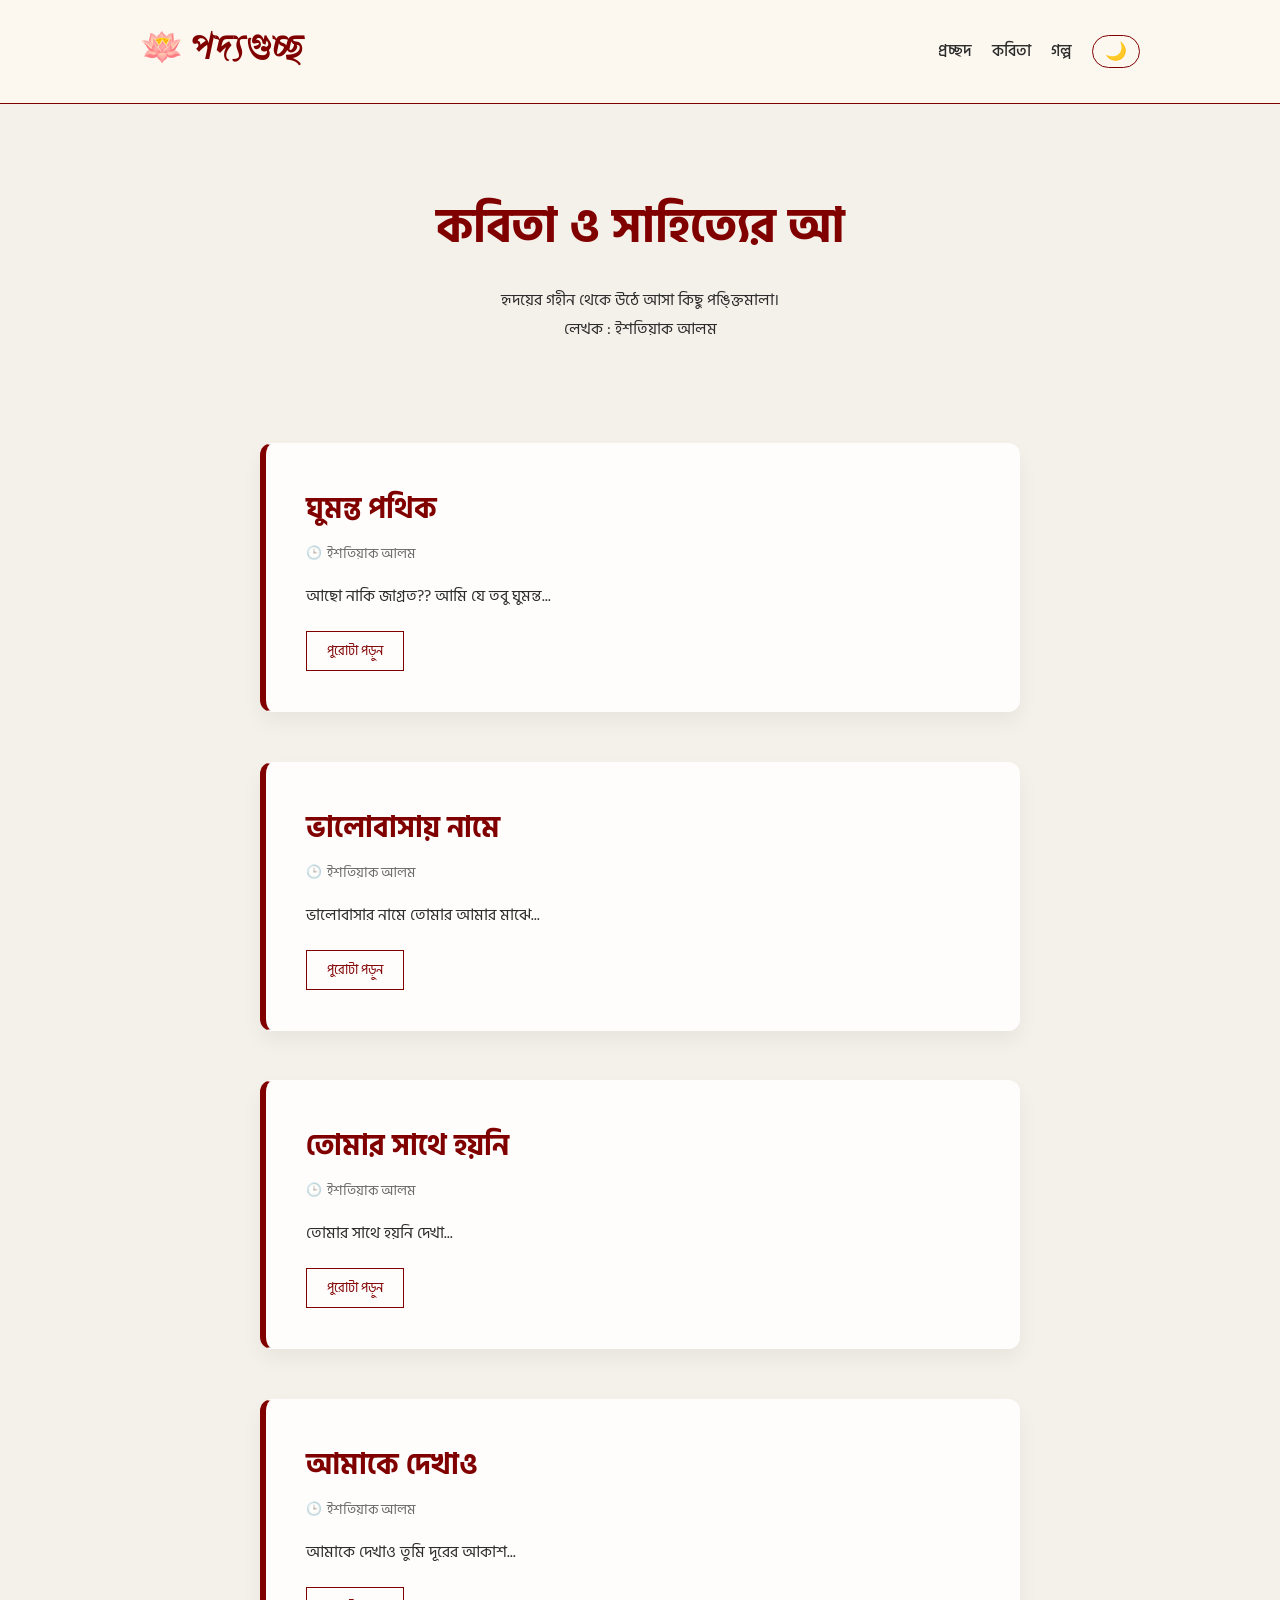
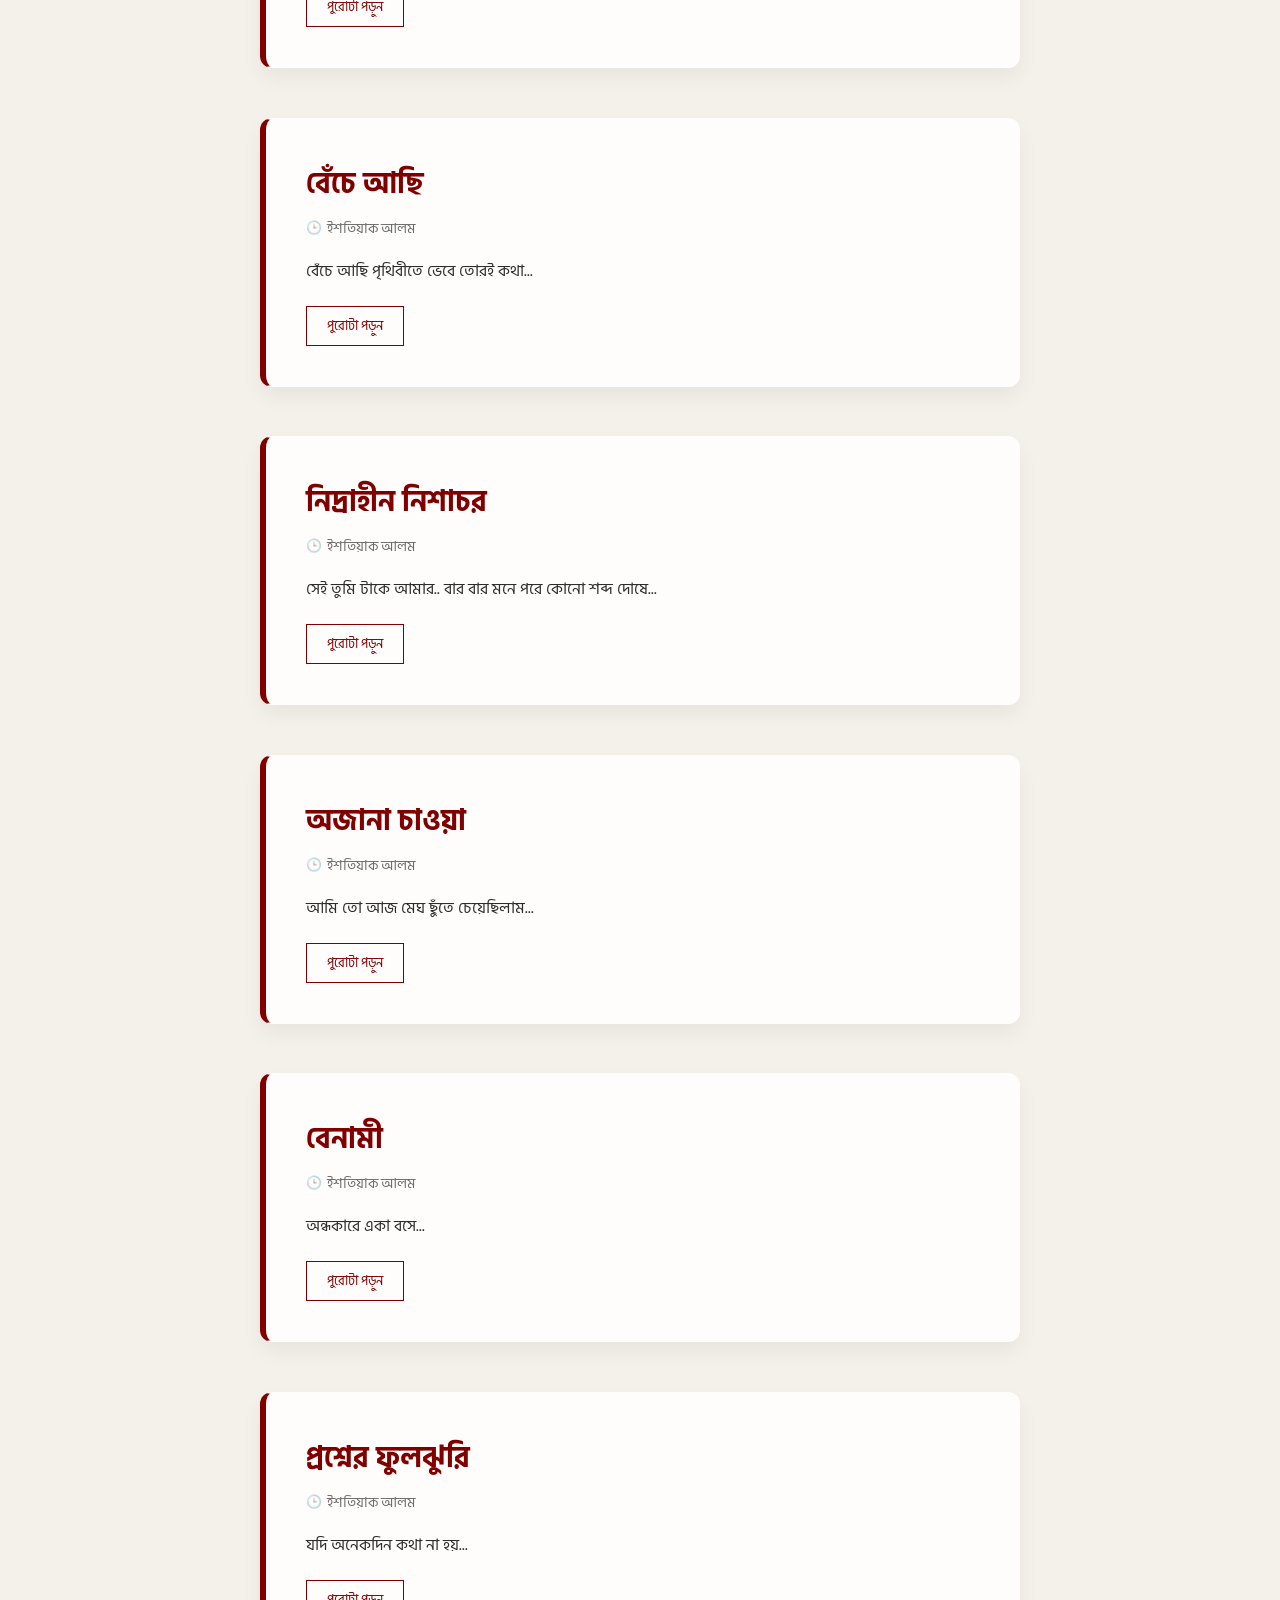
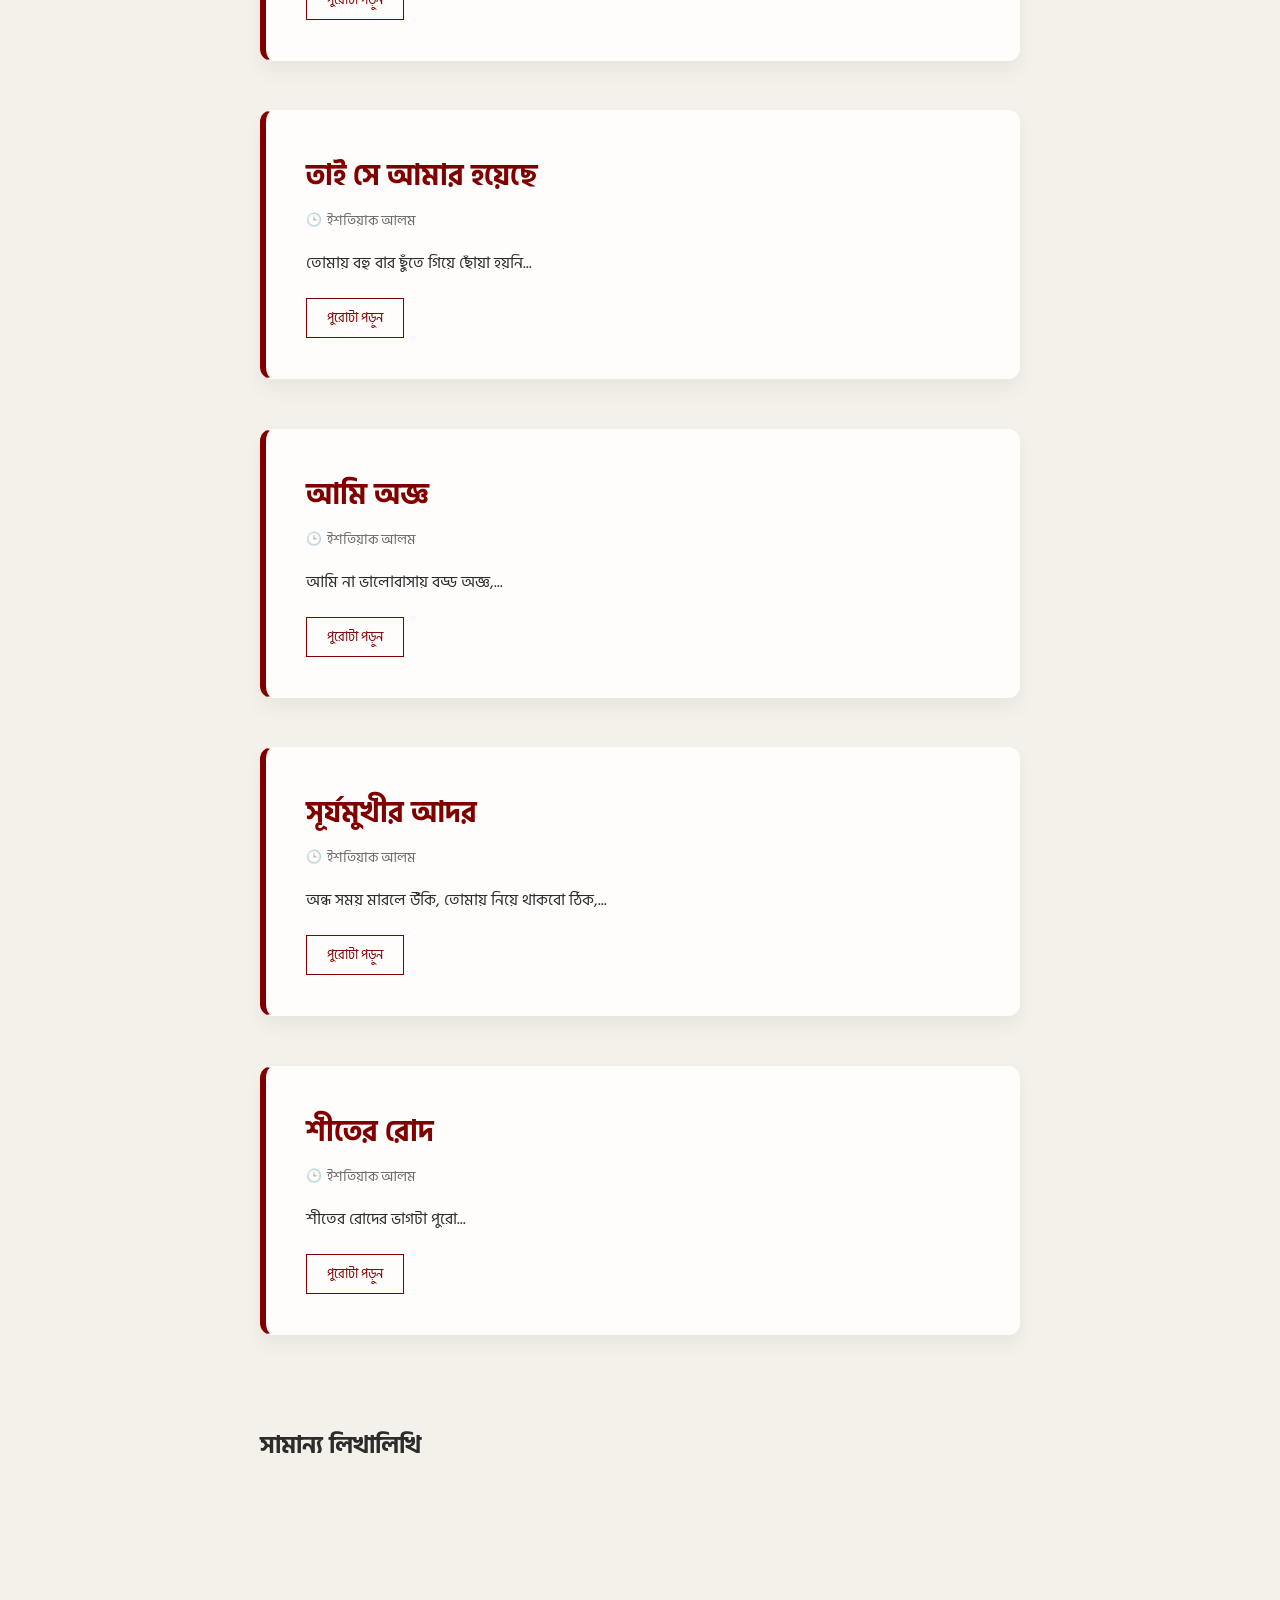
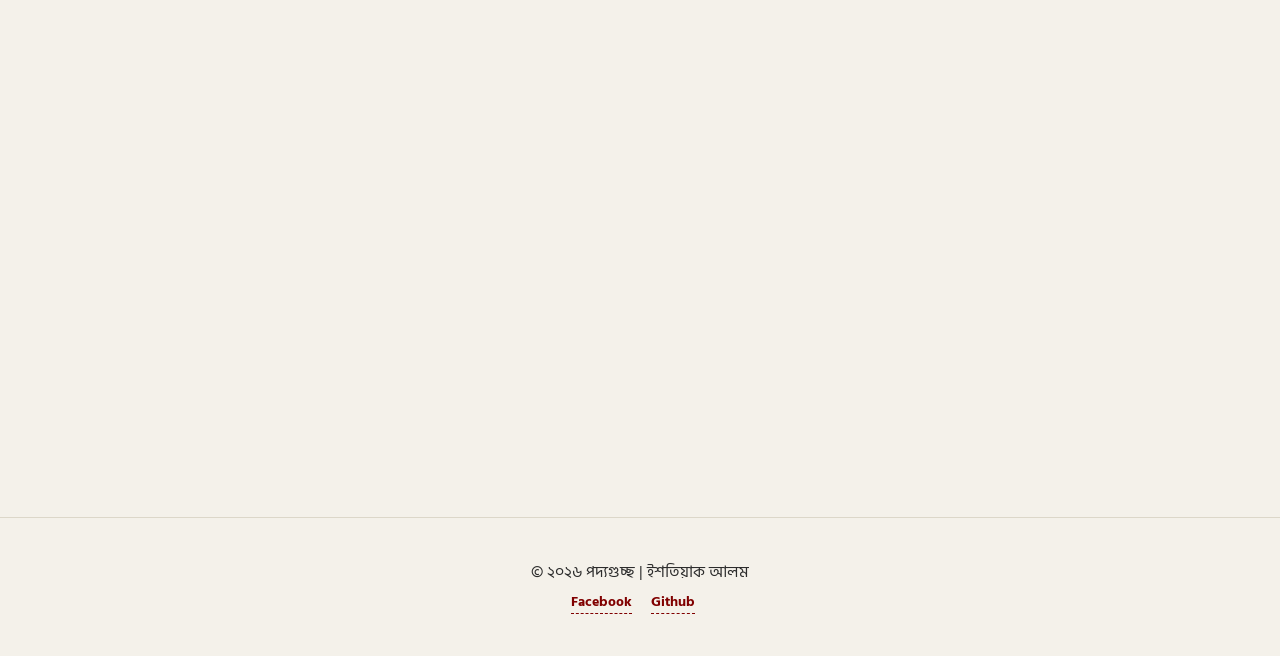
==== Ink-Verse/index.html @ f8e6ff93 "update" ====
<!DOCTYPE html>
<html lang="bn">
<head>
    <meta charset="UTF-8">
    <meta name="viewport" content="width=device-width, initial-scale=1.0">
    <title>পদ্যগুচ্ছ | ইশতিয়াক</title>
    <link href="https://fonts.googleapis.com/css2?family=Hind+Siliguri:wght@300;500;700&family=Galada&display=swap" rel="stylesheet">
    <link rel="icon" href="data:image/svg+xml,<svg xmlns=%22http://www.w3.org/2000/svg%22 viewBox=%220 0 100 100%22><text y=%22.9em%22 font-size=%2290%22>🪷</text></svg>">

    <link rel="stylesheet" href="style.css">
</head>
<body>

    <div class="paper-texture"></div>

    <header>
        <nav>
            <div class="logo">🪷 পদ্যগুচ্ছ</div>
            <ul class="nav-links">
                <li><a href="#">প্রচ্ছদ</a></li>
                <li><a href="#">কবিতা</a></li>
                <li><a href="#">গল্প</a></li>
                <li><button id="theme-toggle" class="theme-btn">🌙</button></li>
            </ul>
        </nav>
    </header>

    <main>
        <section class="hero">
            <h1 id="typewriter"></h1>
            <p>হৃদয়ের গহীন থেকে উঠে আসা কিছু পঙ্ক্তিমালা।</p>
            <p>
               লেখক : ইশতিয়াক আলম
            </p>
        </section>

        <section class="poetry-container">
            <h2 class="section-title"></h2>
            <article class="poem-card scroll-reveal">
                <h2 class="poem-title">ঘুমন্ত পথিক</h2>
                <p class="timestamp">ইশতিয়াক আলম</p>
                <p class="excerpt">আছো নাকি জাগ্রত?? আমি যে তবু ঘুমন্ত...</p>
                <button class="read-more" data-file="Poem/poem1.txt" data-title="ঘুমন্ত পথিক">পুরোটা পড়ুন</button>
            </article>

            <article class="poem-card scroll-reveal">
                <h2 class="poem-title">ভালোবাসায় নামে</h2>
                <p class="timestamp">ইশতিয়াক আলম</p>
                <p class="excerpt"> ভালোবাসার নামে তোমার আমার মাঝে...</p>
                    <button class="read-more" data-file="Poem/poem9.txt" data-title="ভালোবাসার নামে">পুরোটা পড়ুন</button>
            </article>

            <article class="poem-card scroll-reveal">
    <h2 class="poem-title">তোমার সাথে হয়নি</h2>
    <p class="timestamp">ইশতিয়াক আলম</p>
    <p class="excerpt">তোমার সাথে হয়নি দেখা...</p>
    <button class="read-more" data-file="Poem/poem3.txt" data-title="তোমার সাথে হয়নি">পুরোটা পড়ুন</button>
</article>   
             
            <article class="poem-card scroll-reveal">
                <h2 class="poem-title">আমাকে দেখাও</h2>
                <p class="timestamp">ইশতিয়াক আলম</p>
                <p class="excerpt">আমাকে দেখাও তুমি দূরের আকাশ...</p>
                <button class="read-more" data-file="Poem/poem2.txt" data-title="আমাকে দেখাও">পুরোটা পড়ুন</button>
            </article>
            
                         
            <article class="poem-card scroll-reveal">
                <h2 class="poem-title">বেঁচে আছি</h2>
                <p class="timestamp">ইশতিয়াক আলম</p>
                <p class="excerpt">বেঁচে আছি পৃথিবীতে ভেবে তোরই কথা...</p>
                <button class="read-more" data-file="Poem/poem4.txt" data-title="বেঁচে আছি">পুরোটা পড়ুন</button>
            </article>
            
                        <article class="poem-card scroll-reveal">
                <h2 class="poem-title">নিদ্রাহীন নিশাচর</h2>
                <p class="timestamp">ইশতিয়াক আলম</p>
                <p class="excerpt">সেই তুমি টাকে আমার..
বার বার মনে পরে কোনো শব্দ দোষে...</p>
                <button class="read-more" data-file="Poem/poem5.txt" data-title="নিদ্রাহীন নিশাচর">পুরোটা পড়ুন</button>
            </article>
            
            <article class="poem-card scroll-reveal">
                <h2 class="poem-title">অজানা চাওয়া</h2>
                <p class="timestamp">ইশতিয়াক আলম</p>
                <p class="excerpt">আমি তো আজ মেঘ ছুঁতে চেয়েছিলাম...</p>
                <button class="read-more" data-file="Poem/poem6.txt" data-title="অজানা চাওয়া">পুরোটা পড়ুন</button>
            </article>
            
            <article class="poem-card scroll-reveal">
                <h2 class="poem-title">বেনামী</h2>
                <p class="timestamp">ইশতিয়াক আলম</p>
                <p class="excerpt">অন্ধকারে একা বসে...</p>
                <button class="read-more" data-file="Poem/poem7.txt" data-title="বেনামী">পুরোটা পড়ুন</button>
            </article>
            
            <article class="poem-card scroll-reveal">
                <h2 class="poem-title">প্রশ্নের ফুলঝুরি </h2>
                <p class="timestamp">ইশতিয়াক আলম</p>
                <p class="excerpt">যদি অনেকদিন কথা না হয়...</p>
                <button class="read-more" data-file="Poem/poem8.txt" data-title="প্রশ্নের ফুলঝুরি">পুরোটা পড়ুন</button>
            </article>
            
            <article class="poem-card scroll-reveal">
                <h2 class="poem-title">তাই সে আমার হয়েছে</h2>
                <p class="timestamp">ইশতিয়াক আলম</p>
                <p class="excerpt">তোমায় বহু বার ছুঁতে গিয়ে ছোঁয়া হয়নি...</p>
                <button class="read-more" data-file="Poem/poem10.txt" data-title="তাই সে আমার হয়েছে">পুরোটা পড়ুন</button>
            </article>
            
            <article class="poem-card scroll-reveal">
                <h2 class="poem-title">আমি অজ্ঞ</h2>
                <p class="timestamp">ইশতিয়াক আলম</p>
                <p class="excerpt">আমি না ভালোবাসায় বড্ড অজ্ঞ,...</p>
                <button class="read-more" data-file="Poem/poem11.txt" data-title="আমি অজ্ঞ">পুরোটা পড়ুন</button>
            </article>
            
            <article class="poem-card scroll-reveal">
                <h2 class="poem-title">সূর্যমুখীর আদর</h2>
                <p class="timestamp">ইশতিয়াক আলম</p>
                <p class="excerpt">অন্ধ সময় মারলে উঁকি, তোমায় নিয়ে থাকবো ঠিক,...</p>
                <button class="read-more" data-file="Poem/poem12.txt" data-title="সূর্যমুখীর আদর">পুরোটা পড়ুন</button>
            </article>
            
            <article class="poem-card scroll-reveal">
                <h2 class="poem-title">শীতের রোদ</h2>
                <p class="timestamp">ইশতিয়াক আলম</p>
                <p class="excerpt">শীতের রোদের ভাগটা পুরো...</p>
                    <button class="read-more" data-file="Poem/poem13.txt" data-title="শীতের রোদ">পুরোটা পড়ুন</button>
            </article>
        </section>

<section class="poetry-container">
    <h2 class="section-title">সামান্য লিখালিখি</h2>
    
    <article class="poem-card scroll-reveal">
        <h2 class="poem-title">পুরনো প্রেমিক</h2>
        <p class="timestamp">ইশতিয়াক আলম</p>
        <p class="excerpt">আমি একটু আগের দিনের...</p>
        <button class="read-more" data-file="Prose/prose1.txt" data-title="পুরনো প্রেমিক" data-type="prose">পুরোটা পড়ুন</button>
    </article>
    
     <article class="poem-card scroll-reveal">
     <h2 class="poem-title">প্রিয় বিন্দু</h2>
     <p class="timestamp">ইশতিয়াক আলম</p>
     <p class="excerpt">আমার এক আকাশ সমান...</p>
     <button class="read-more" data-file="Prose/prose2.txt" data-title="প্রিয় বিন্দু" data-type="prose">পুরোটা পড়ুন</button>
 </article>
 
 <article class="poem-card scroll-reveal">
        <h2 class="poem-title">মায়া</h2>
        <p class="timestamp">ইশতিয়াক আলম</p>
        <p class="excerpt">বড় অদ্ভুত এই ভালোবাসা,...</p>
        <button class="read-more" data-file="Prose/prose3.txt" data-title="মায়া" data-type="prose">পুরোটা পড়ুন</button>
    </article>

<article class="poem-card scroll-reveal">
        <h2 class="poem-title">তুমি থাকলে পাশে</h2>
        <p class="timestamp">ইশতিয়াক আলম</p>
        <p class="excerpt">এখন তুমি আমার পাশে থাকলে...</p>
        <button class="read-more" data-file="Prose/prose4.txt" data-title="তুমি থাকলে পাশে" data-type="prose">পুরোটা পড়ুন</button>
    </article>

<article class="poem-card scroll-reveal">
        <h2 class="poem-title">ভালোবাসা মানে</h2>
        <p class="timestamp">ইশতিয়াক আলম</p>
        <p class="excerpt">ভালোবাসি বলাটা যতটা না সহজ...</p>
        <button class="read-more" data-file="Prose/prose5.txt" data-title="ভালোবাসা মানে" data-type="prose">পুরোটা পড়ুন</button>
    </article>

<article class="poem-card scroll-reveal">
        <h2 class="poem-title">লিখাগুচ্ছ ১</h2>
        <p class="timestamp">ইশতিয়াক আলম</p>
        <p class="excerpt">আচ্ছা ধরো আমার মনটা ঠিক...</p>
        <button class="read-more" data-file="Prose/prose6.txt" data-title="লিখাগুচ্ছ" data-type="prose">পুরোটা পড়ুন</button>
    </article>

<article class="poem-card scroll-reveal">
        <h2 class="poem-title">আমার ফুল</h2>
        <p class="timestamp">ইশতিয়াক আলম</p>
        <p class="excerpt">ফুল হয়ে ঝড়ে যাবার আগে...</p>
        <button class="read-more" data-file="Prose/prose7.txt" data-title="আমার ফুল" data-type="prose">পুরোটা পড়ুন</button>
    </article>


</section> 

    <!--    <section class="author-section scroll-reveal">
    <div class="author-container">
        <div class="author-image">
            <img src="profile.jpg" alt="ইশতিয়াক আলম">
        </div>
        <div class="author-info">
            <h3>ইশতিয়াক আলম</h3>
            <p class="author-bio">
                স্বপ্নবাজ এক পথচারী, যে শব্দের আঁচড়ে হৃদয়ের কথা বুনতে ভালোবাসে। কবিতা ও সাহিত্যের প্রতি গভীর অনুরাগ থেকে এই ক্ষুদ্র প্রয়াস। নিভৃত কোণে বসে আপন মনে লিখে চলা এক শব্দ প্রেমিক।
            </p>
            <div class="social-links">
                <a href="#" title="Facebook">ফেসবুক</a>
                <a href="#" title="Email">ইমেইল</a>
            </div>
        </div>
    </div>
</section> -->

    </main>

<div id="poemModal" class="modal">
    <div class="modal-content">
        <span class="close-modal">&times;</span>
        <h2 id="modalTitle" class="modal-poem-title"></h2>
        <hr class="separator">
        
        <div class="page-container">
            <div id="modalBody" class="modal-poem-body"></div>
        </div>

        <div id="pagination-controls" class="pagination">
            <button id="prevPage" class="page-btn">পূর্ববর্তী</button>
            <span id="pageNumber">পৃষ্ঠা ১</span>
            <button id="nextPage" class="page-btn">পরবর্তী</button>
        </div>
    </div>
</div>


    <footer align="center">
        <p>&copy; ২০২৬ পদ্যগুচ্ছ | ইশতিয়াক আলম</p>
        <div class="social-links">
    <a href="https://www.facebook.com/share/1AHXn5oRqa/" title="Facebook">Facebook</a>
    <a href="https://github.com/Istiaq-Alam" title="Github">Github</a>
</div>
    </footer>

    <script src="script.js"></script>
</body>
</html>
---- Ink-Verse/style.css ----
/* 1. Unified Theme Variables */
:root {
    --bg-color: #f4f1ea;       /* Light Old Paper */
    --header-bg: rgba(255, 250, 240, 0.8);
    --card-bg: rgba(255, 255, 255, 0.85);
    --accent-color: #800000;   /* Deep Maroon */
    --text-color: #2c2c2c;
    --modal-bg: #fffdf9;
    --border-color: #dcd7c9;
    --shadow: rgba(0, 0, 0, 0.05);
    
    /* Light Mode Shine: Pearly glow */
    --shine-color: rgba(255, 255, 255, 0.9); 
}

/* 2. Dark Mode Variables */
[data-theme="dark"] {
    --bg-color: #1a1a1a;       /* Dark Charcoal */
    --header-bg: rgba(34, 34, 34, 0.9);
    --card-bg: #262626;
    --accent-color: #e0a38d;   /* Soft Copper */
    --text-color: #e0e0e0;
    --modal-bg: #1e1e1e;
    --border-color: #444;
    --shadow: rgba(0, 0, 0, 0.4);
    
    /* Dark Mode Shine: Crisp white highlight */
    --shine-color: rgba(255, 255, 255, 0.2);
}

/* 3. General Reset & Base Styles */
* {
    margin: 0;
    padding: 0;
    box-sizing: border-box;
}

body {
    font-family: 'Hind Siliguri', sans-serif;
    background-color: var(--bg-color);
    color: var(--text-color);
    line-height: 1.8;
    overflow-x: hidden;
    transition: background-color 0.4s ease, color 0.4s ease;
}

.logo {
    font-family: 'Galada', cursive;
    font-size: 2.2rem;
    color: var(--accent-color);
    display: flex;
    align-items: center;
    gap: 12px;
    /* Space between lotus and text */
    cursor: pointer;
    transition: 0.3s ease;
}

.logo:hover {
    filter: drop-shadow(0 0 8px var(--accent-color));
    transform: translateY(-2px);
}

/* Paper Texture Overlay */
.paper-texture {
    position: fixed;
    top: 0; left: 0; width: 100%; height: 100%;
    background-image: url('https://www.transparenttextures.com/patterns/handmade-paper.png');
    pointer-events: none;
    z-index: 9999;
    opacity: 0.3;
}

[data-theme="dark"] .paper-texture {
    filter: invert(1);
    opacity: 0.05;
}

/* 4. Header & Navigation */
header {
    padding: 20px 5%;
    background-color: var(--header-bg);
    border-bottom: 1px double var(--accent-color);
    position: sticky;
    top: 0;
    z-index: 1000;
}

nav {
    display: flex;
    justify-content: space-between;
    align-items: center;
    max-width: 1000px;
    margin: 0 auto;
}

.logo {
    font-family: 'Galada', cursive;
    font-size: 2.2rem;
    color: var(--accent-color);
}

.nav-links {
    display: flex;
    gap: 20px;
    list-style: none;
    align-items: center;
}

.nav-links a {
    text-decoration: none;
    color: var(--text-color);
    font-weight: 500;
    transition: 0.3s;
}

.nav-links a:hover {
    color: var(--accent-color);
}

/* Theme Toggle Button */
.theme-btn {
    background: transparent;
    border: 1px solid var(--accent-color);
    color: var(--accent-color);
    padding: 5px 12px;
    cursor: pointer;
    border-radius: 50px;
    font-size: 1.1rem;
    transition: 0.3s;
}

.theme-btn:hover {
    background: var(--accent-color);
    color: white;
}

/* 5. Hero & Content */
.hero {
    text-align: center;
    padding: 80px 20px;
}

.hero h1 {
    font-size: 3rem;
    color: var(--accent-color);
    margin-bottom: 15px;
    min-height: 1.2em;
}

.poetry-container {
    max-width: 800px;
    margin: 0 auto;
    padding: 20px;
}

/* --- High-End Poem Card Styling --- */
.poem-card {
    background: var(--card-bg);
    backdrop-filter: blur(10px);
    padding: 40px;
    margin-bottom: 50px;
    border-radius: 12px;
    border: 1px solid rgba(255, 255, 255, 0.1);
    border-left: 6px solid var(--accent-color);
    box-shadow: 0 10px 20px var(--shadow);
    position: relative;
    overflow: hidden;
    transition: all 0.5s cubic-bezier(0.175, 0.885, 0.32, 1.275);
}

/* Enhanced Shine Animation */
.poem-card::before {
    content: '';
    position: absolute;
    top: 0;
    left: -150%;
    width: 60%;
    height: 100%;
    background: linear-gradient(
        to right, 
        transparent, 
        var(--shine-color), 
        transparent
    );
    transform: skewX(-25deg);
    transition: 0.8s cubic-bezier(0.4, 0, 0.2, 1);
    z-index: 1;
}

.poem-card:hover::before {
    left: 150%;
}

.poem-card:hover {
    transform: translateY(-12px) scale(1.02);
    box-shadow: 0 20px 40px var(--shadow);
    border-left-width: 10px;
}

/* Keep text above the shine */
.poem-title, .author, .excerpt, .read-more {
    position: relative;
    z-index: 2;
}

/* --- Advanced Scroll Reveal Animation --- */
.scroll-reveal {
    opacity: 0;
    transform: translateY(50px) rotateX(-10deg);
    transition: opacity 0.5s ease-out, transform 0.4s cubic-bezier(0.2, 1, 0.3, 1);
    will-change: transform, opacity;
}

.scroll-reveal.active {
    opacity: 1;
    transform: translateY(0) rotateX(0);
}

.poem-title {
    font-size: 1.8rem;
    color: var(--accent-color);
    margin-bottom: 5px;
}

.author {
    font-style: italic;
    color: #888;
    margin-bottom: 20px;
}

.read-more {
    margin-top: 20px;
    background: transparent;
    color: var(--accent-color);
    border: 1px solid var(--accent-color);
    padding: 8px 20px;
    cursor: pointer;
    font-family: 'Hind Siliguri';
    transition: 0.3s;
}

.read-more:hover {
    background: var(--accent-color);
    color: white;
}

/* 6. Modal Styling */
.modal {
    display: none;
    position: fixed;
    z-index: 10000;
    left: 0; top: 0; width: 100%; height: 100%;
    background-color: rgba(0,0,0,0.8);
    backdrop-filter: blur(8px);
}

.modal-content {
    background: var(--modal-bg);
    margin: 5vh auto;
    padding: 50px 40px;
    width: 90%; 
    max-width: 700px;
    max-height: 85vh;
    overflow-y: auto;
    position: relative;
    border-radius: 4px;
    box-shadow: 0 20px 50px rgba(0,0,0,0.5);
    color: var(--text-color);
}

.close-modal {
    position: absolute;
    right: 25px; top: 15px;
    font-size: 35px; cursor: pointer; color: #888;
}

.modal-poem-title { 
    font-family: 'Galada'; 
    color: var(--accent-color); 
    text-align: center; 
    margin-bottom: 10px; 
}

.separator { border: 0; height: 1px; background: var(--border-color); margin-bottom: 20px; }

.modal-poem-body { 
    white-space: pre-line; 
    text-align: center; 
    font-size: 1.25rem; /* Slightly larger for better reading */
    line-height: 2;
}

/* 7. Footer */
footer {
    padding: 40px 20px;
    border-top: 1px solid var(--border-color);
    text-align: center;
}

/* 8. Responsive Adjustments */
@media (max-width: 600px) {
    .nav-links li:not(:last-child) { display: none; }
    .hero h1 { font-size: 2.2rem; }
    .poem-card { padding: 30px 20px; }
    
    .modal-content {
        width: 95%; 
        margin: 2vh auto;
        padding: 40px 20px;
        max-height: 96vh;
    }
    
    .modal-poem-body { 
        font-size: 1rem; 
        line-height: 1.7;
    }
}

/* --- Author Section Styling --- */
.author-section {
    max-width: 800px;
    margin: 80px auto;
    padding: 40px;
    background: var(--card-bg);
    border-top: 3px solid var(--accent-color);
    border-radius: 12px;
    box-shadow: 0 10px 30px var(--shadow);
}

.author-container {
    display: flex;
    align-items: center;
    gap: 30px;
}

.author-image img {
    width: 150px;
    height: 150px;
    border-radius: 50%;
    object-fit: cover;
    border: 4px solid var(--accent-color);
    padding: 5px;
    background: var(--bg-color);
}

.author-info h3 {
    font-family: 'Galada', cursive;
    font-size: 2rem;
    color: var(--accent-color);
    margin-bottom: 10px;
}

.author-bio {
    font-size: 1.1rem;
    color: var(--text-color);
    line-height: 1.6;
    margin-bottom: 20px;
}

.social-links a {
    text-decoration: none;
    color: var(--accent-color);
    font-weight: bold;
    margin-right: 15px;
    font-size: 0.9rem;
    border-bottom: 1px dashed var(--accent-color);
    transition: 0.3s;
}

.social-links a:hover {
    color: var(--text-color);
    border-bottom: 1px solid var(--text-color);
}

/* --- Mobile Responsive for Author --- */
@media (max-width: 600px) {
    .author-container {
        flex-direction: column;
        text-align: center;
    }
    
    .author-image img {
        width: 120px;
        height: 120px;
    }
}


/* Class for Prose (Justified) */
.modal-poem-body.type-prose {
    text-align: justify;
    hyphens: auto;
    padding: 0 10px;
}

/* Mobile tweak for prose */
@media (max-width: 600px) {
    .modal-poem-body.type-prose {
        font-size: 1rem;
        text-align: left;
        /* Justify can sometimes look weird on very narrow screens */
    }
}

/* Prose Specific Body Styles */
.modal-poem-body.type-prose {
    text-align: justify;
    padding: 0 10px;
    display: flex;
    flex-direction: column;
    justify-content: flex-start;
}

/* 6. Pagination UI */
.pagination {
    display: none;
    justify-content: space-between;
    align-items: center;
    margin-top: 20px;
    padding-top: 15px;
    border-top: 1px dashed var(--border-color);
}

.page-btn {
    background: var(--accent-color);
    color: white;
    border: none;
    padding: 8px 18px;
    border-radius: 4px;
    cursor: pointer;
    font-family: 'Hind Siliguri';
}

.page-btn:disabled { background: #ccc; cursor: not-allowed; }
#pageNumber { font-weight: bold; color: var(--accent-color); }

/* Page Turning Effects */
.page-turn-right { animation: slideInRight 0.4s forwards; }
.page-turn-left { animation: slideInLeft 0.4s forwards; }

@keyframes slideInRight {
    from { opacity: 0; transform: translateX(30px); }
    to { opacity: 1; transform: translateX(0); }
}

@keyframes slideInLeft {
    from { opacity: 0; transform: translateX(-30px); }
    to { opacity: 1; transform: translateX(0); }
}

.timestamp {
    font-size: 0.9rem;
    color: var(--text-color);
    opacity: 0.7;
    /* Makes it look subtle */
    margin-bottom: 15px;
    display: flex;
    align-items: center;
    gap: 5px;
}

/* Optional: Add a small clock icon before the date using CSS */
.timestamp::before {
    content: "🕒";
    font-size: 0.8rem;
}

[data-theme="dark"] .timestamp {
    color: var(--accent-color);
    opacity: 0.9;
}
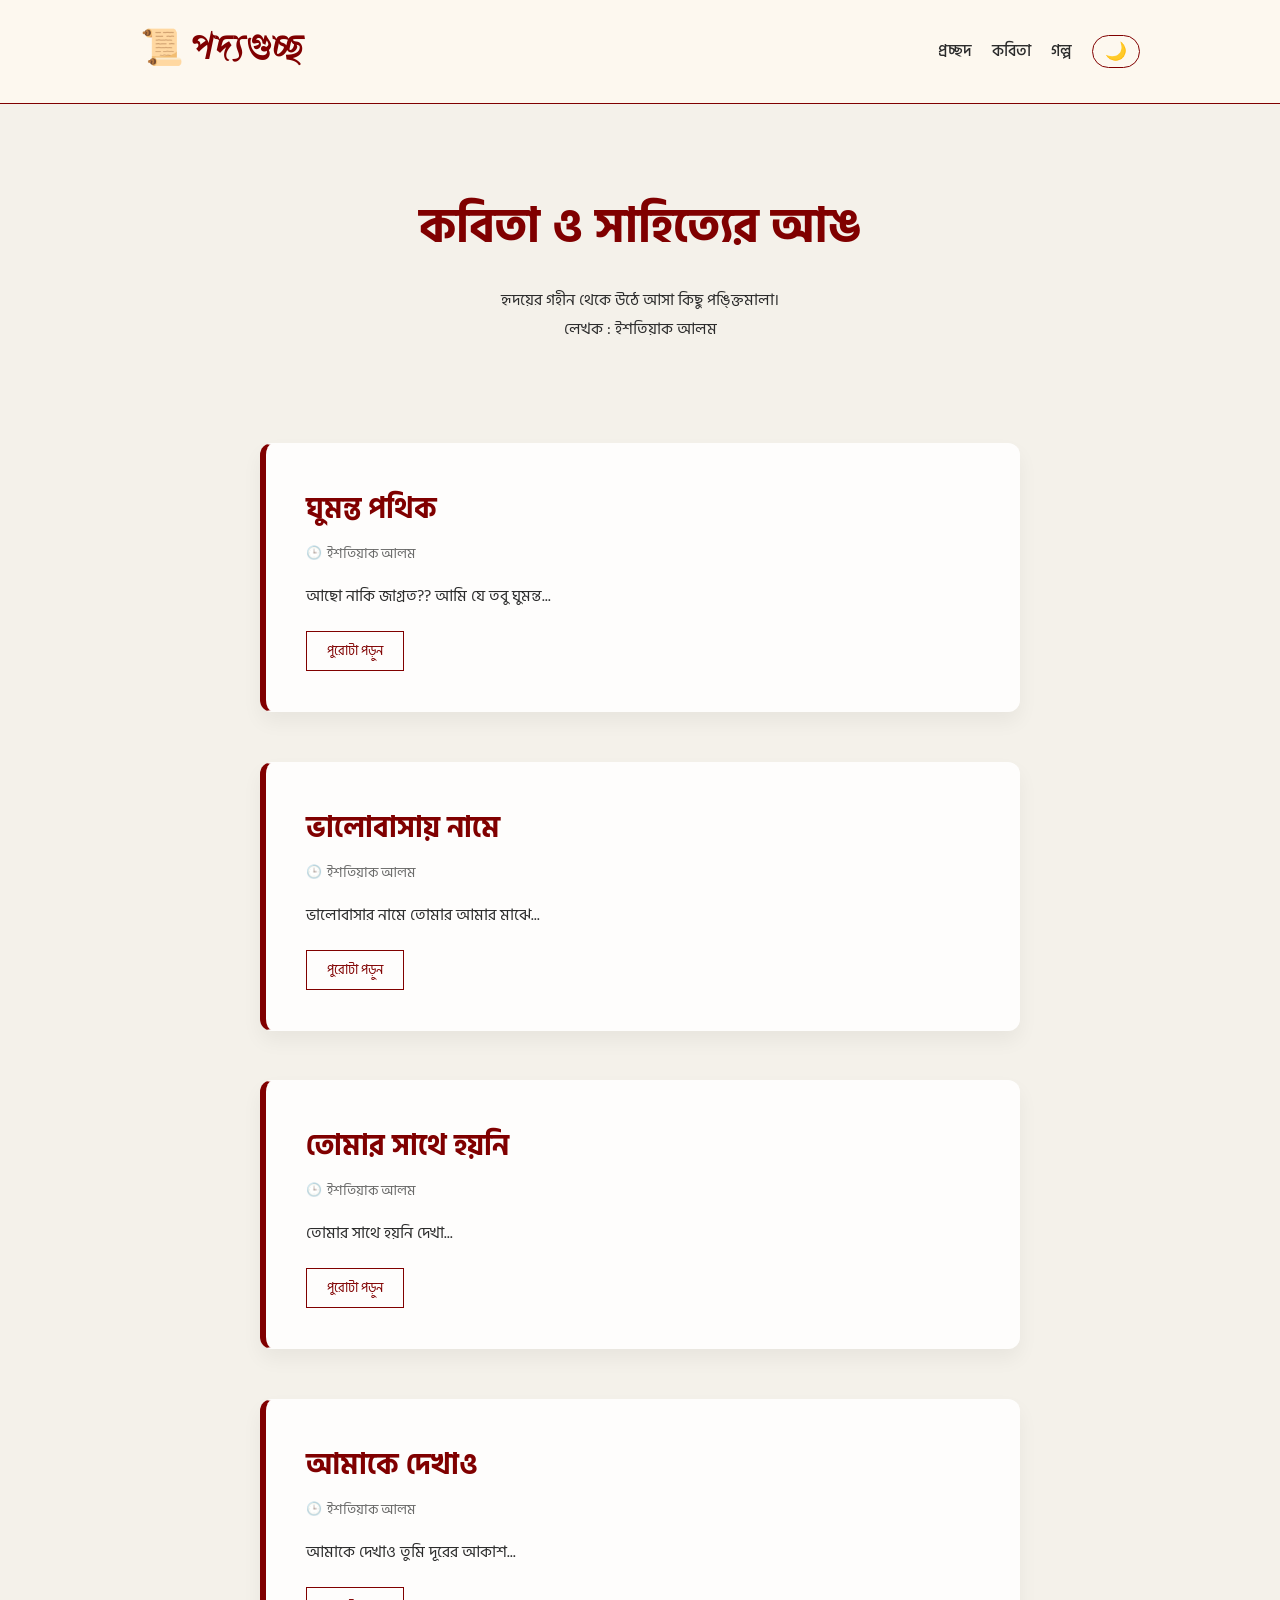
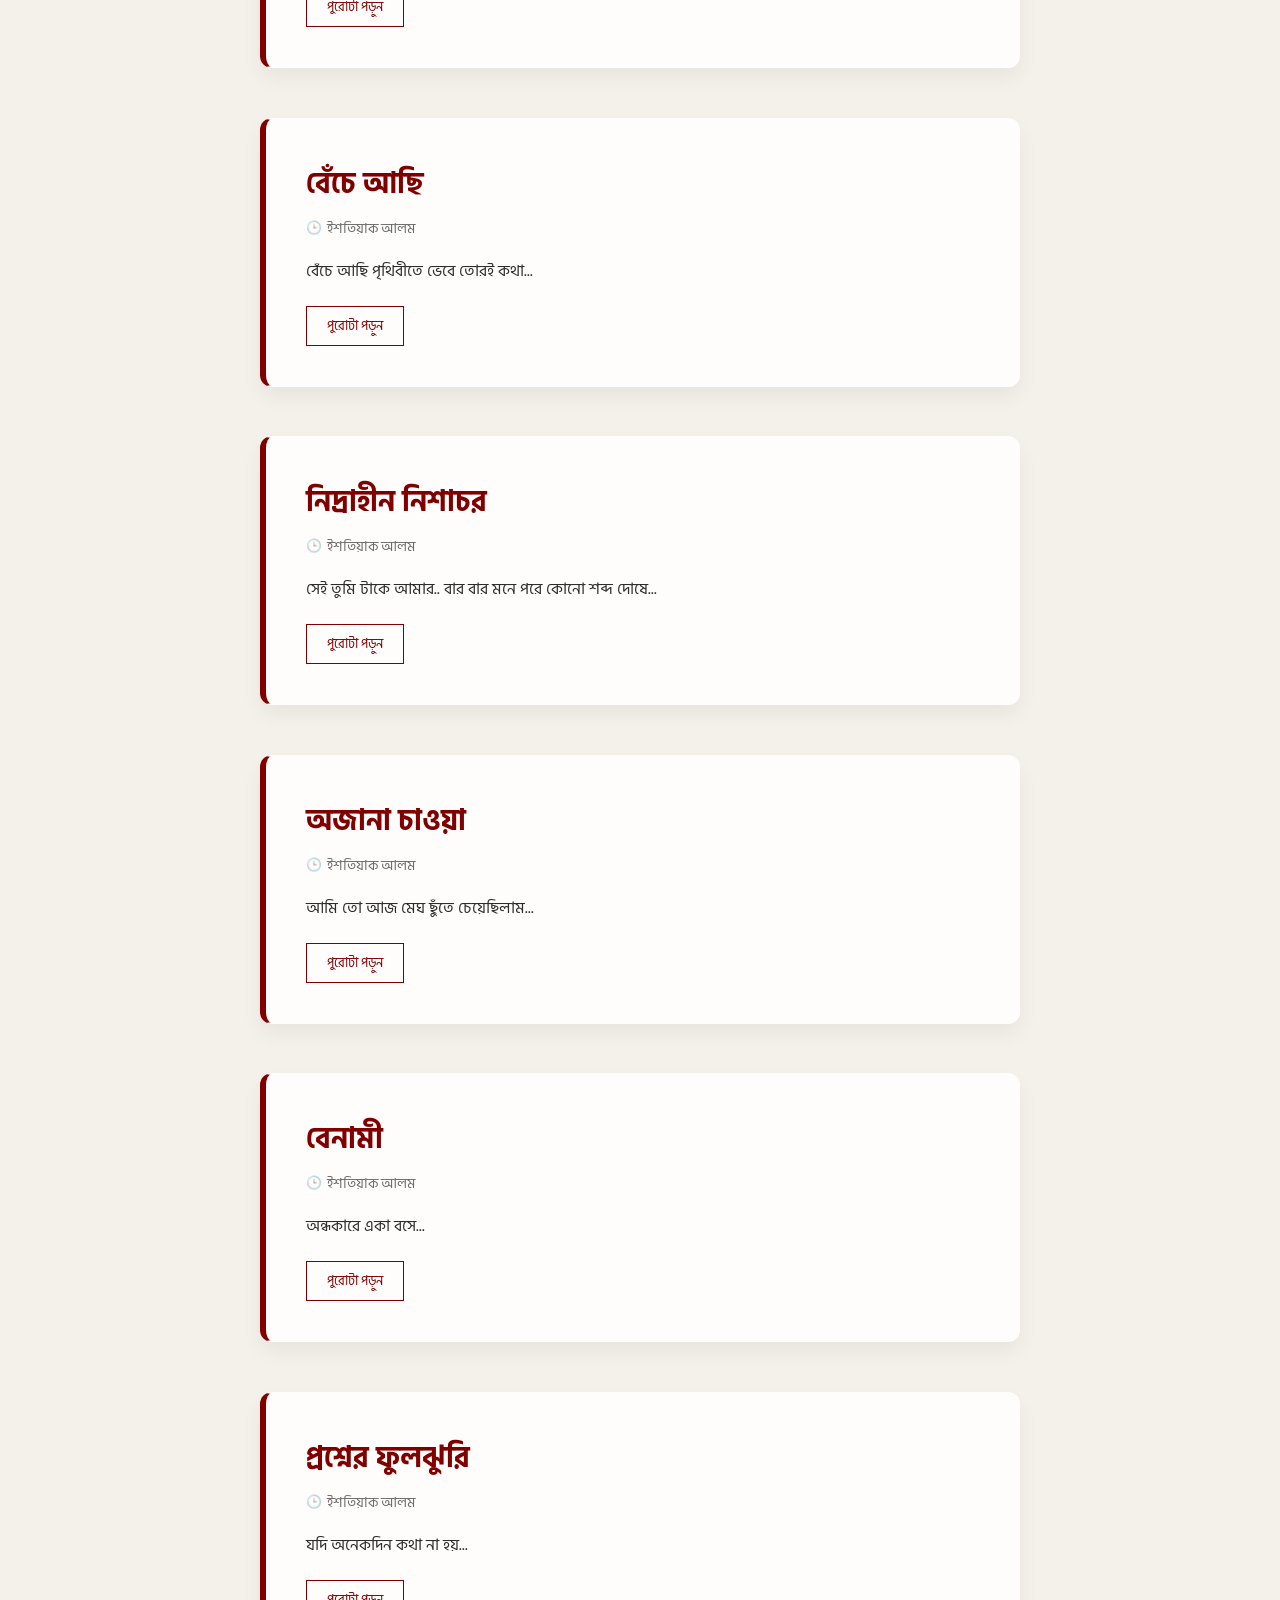
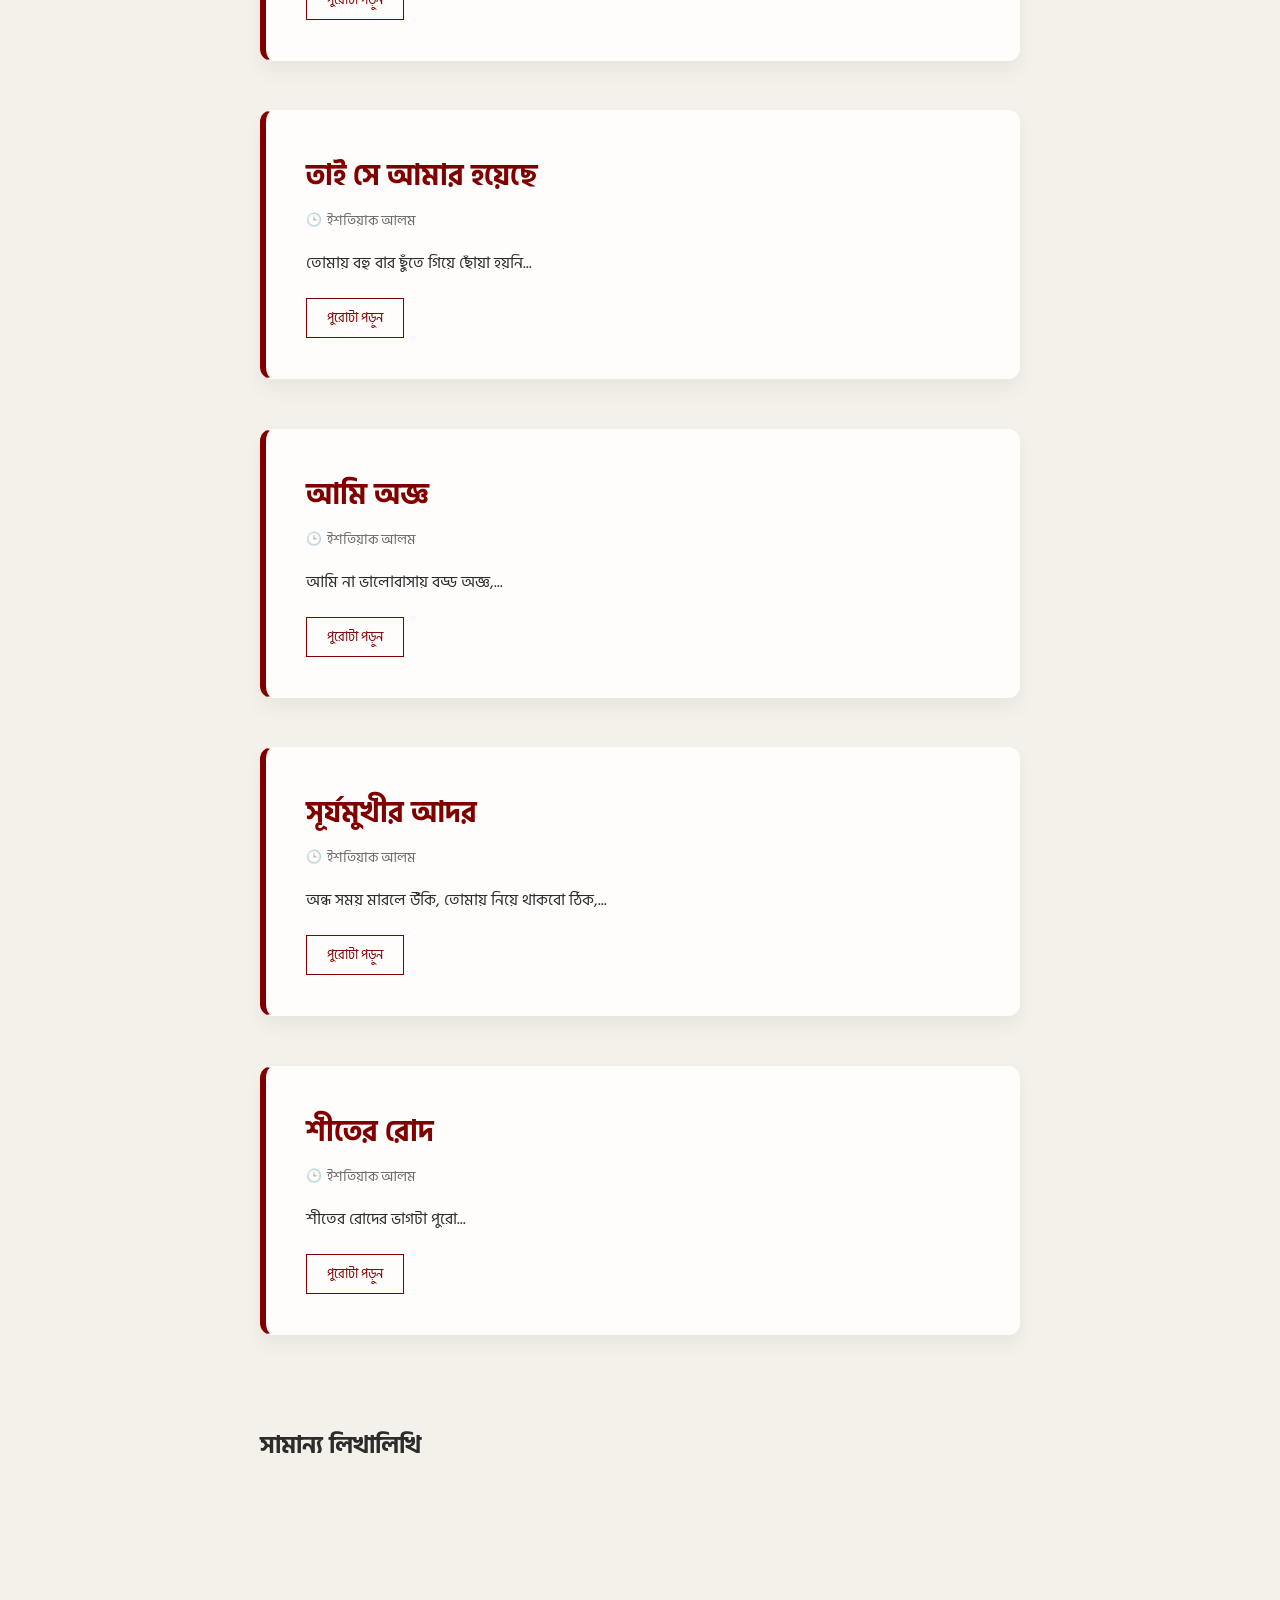
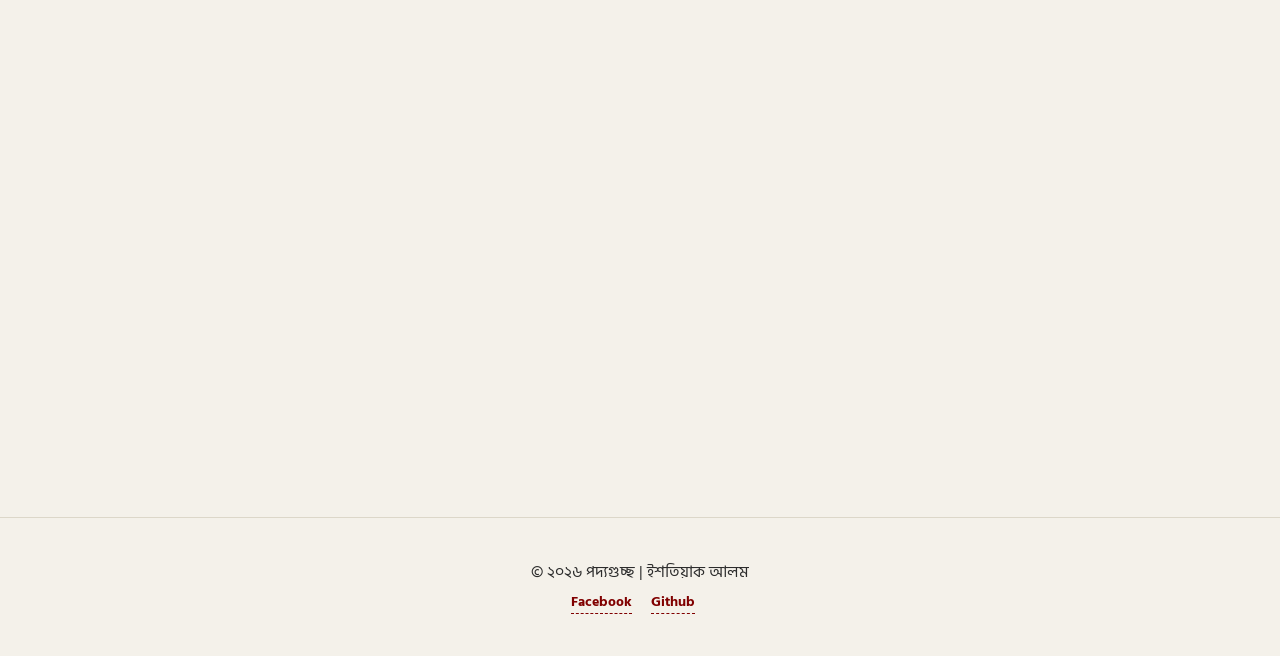
==== commit b9b05ecb: "update" ====
--- a/Ink-Verse/index.html
+++ b/Ink-Verse/index.html
@@ -5,7 +5,7 @@
     <meta name="viewport" content="width=device-width, initial-scale=1.0">
     <title>পদ্যগুচ্ছ | ইশতিয়াক</title>
     <link href="https://fonts.googleapis.com/css2?family=Hind+Siliguri:wght@300;500;700&family=Galada&display=swap" rel="stylesheet">
-    <link rel="icon" href="data:image/svg+xml,<svg xmlns=%22http://www.w3.org/2000/svg%22 viewBox=%220 0 100 100%22><text y=%22.9em%22 font-size=%2290%22>🪷</text></svg>">
+    <link rel="icon" href="data:image/svg+xml,<svg xmlns=%22http://www.w3.org/2000/svg%22 viewBox=%220 0 100 100%22><text y=%22.9em%22 font-size=%2290%22>📜</text></svg>">
 
     <link rel="stylesheet" href="style.css">
 </head>
@@ -15,7 +15,7 @@
 
     <header>
         <nav>
-            <div class="logo">🪷 পদ্যগুচ্ছ</div>
+            <div class="logo">📜 পদ্যগুচ্ছ</div>
             <ul class="nav-links">
                 <li><a href="#">প্রচ্ছদ</a></li>
                 <li><a href="#">কবিতা</a></li>
--- a/Ink-Verse/style.css
+++ b/Ink-Verse/style.css
@@ -288,7 +288,7 @@
     white-space: pre-line; 
     text-align: center; 
     font-size: 1.25rem; /* Slightly larger for better reading */
-    line-height: 2;
+    line-height: 2; /*Line hight for better line spacing*/
 }
 
 /* 7. Footer */
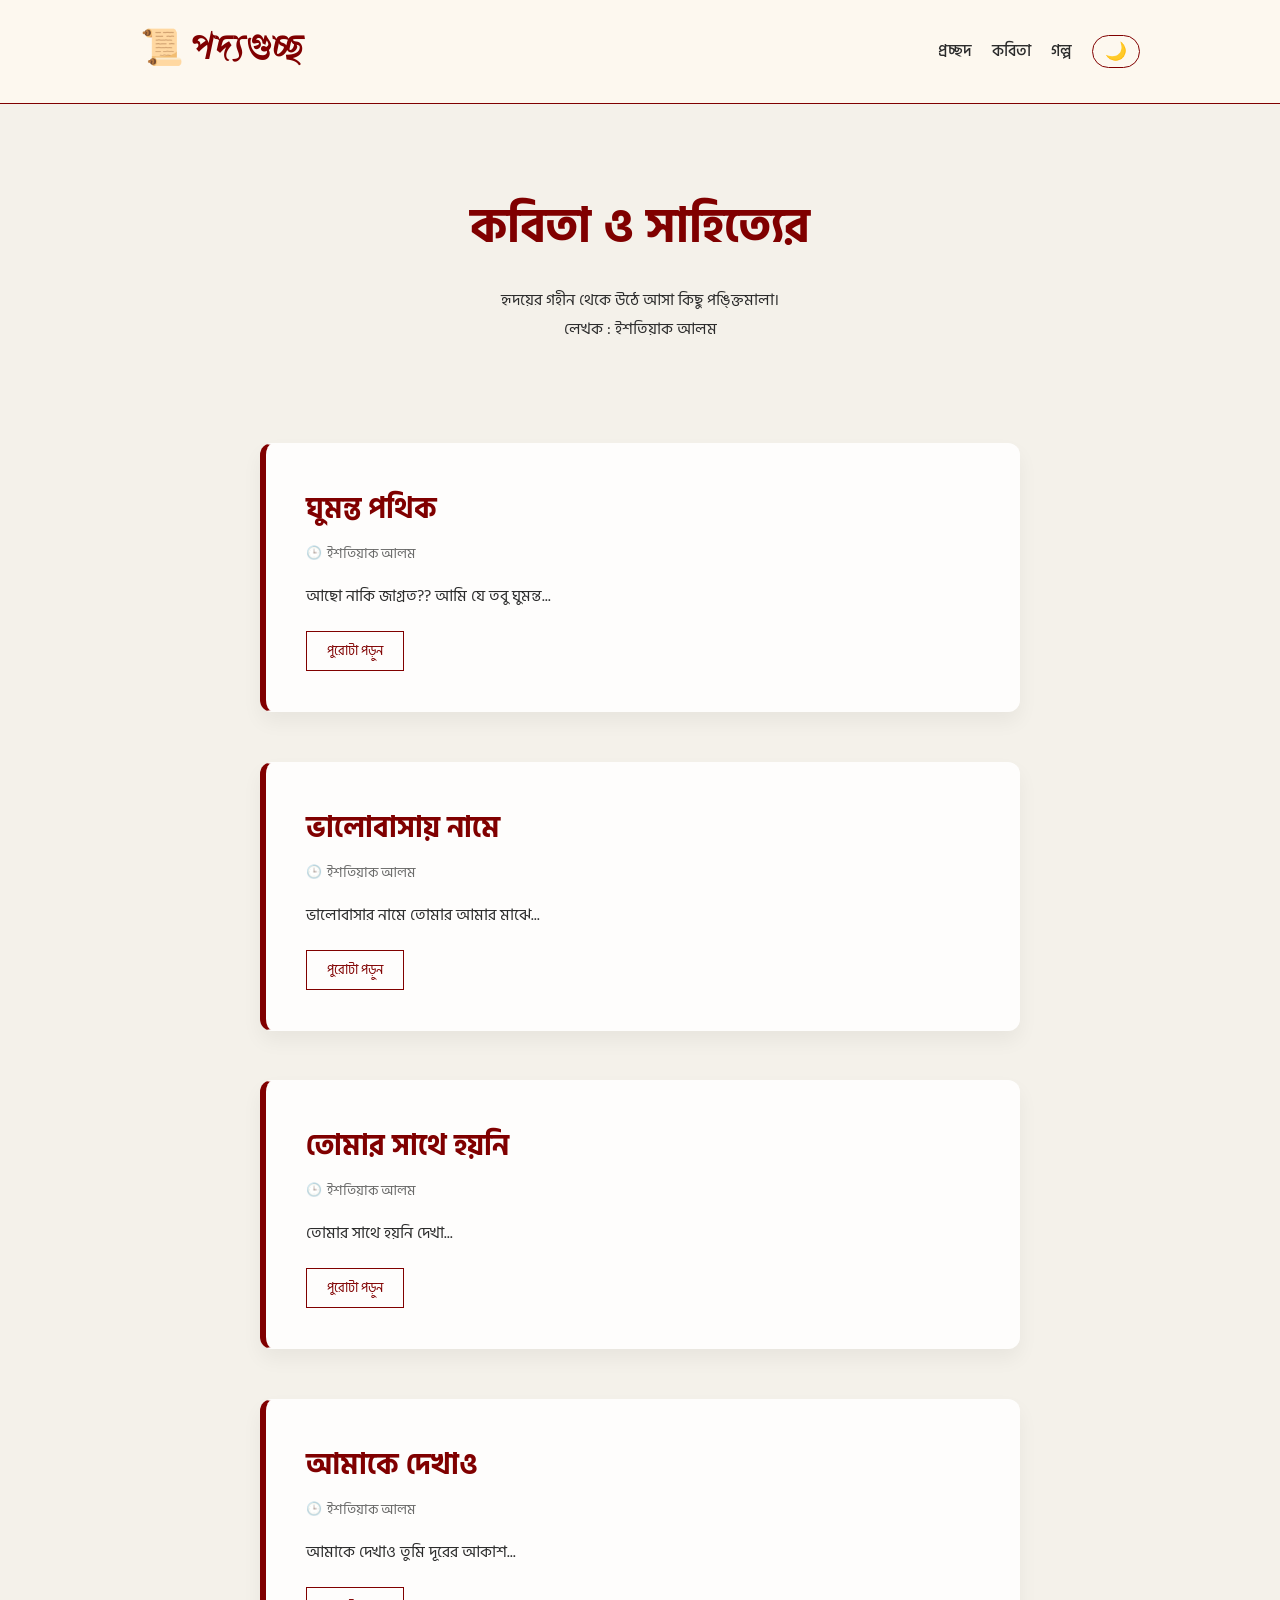
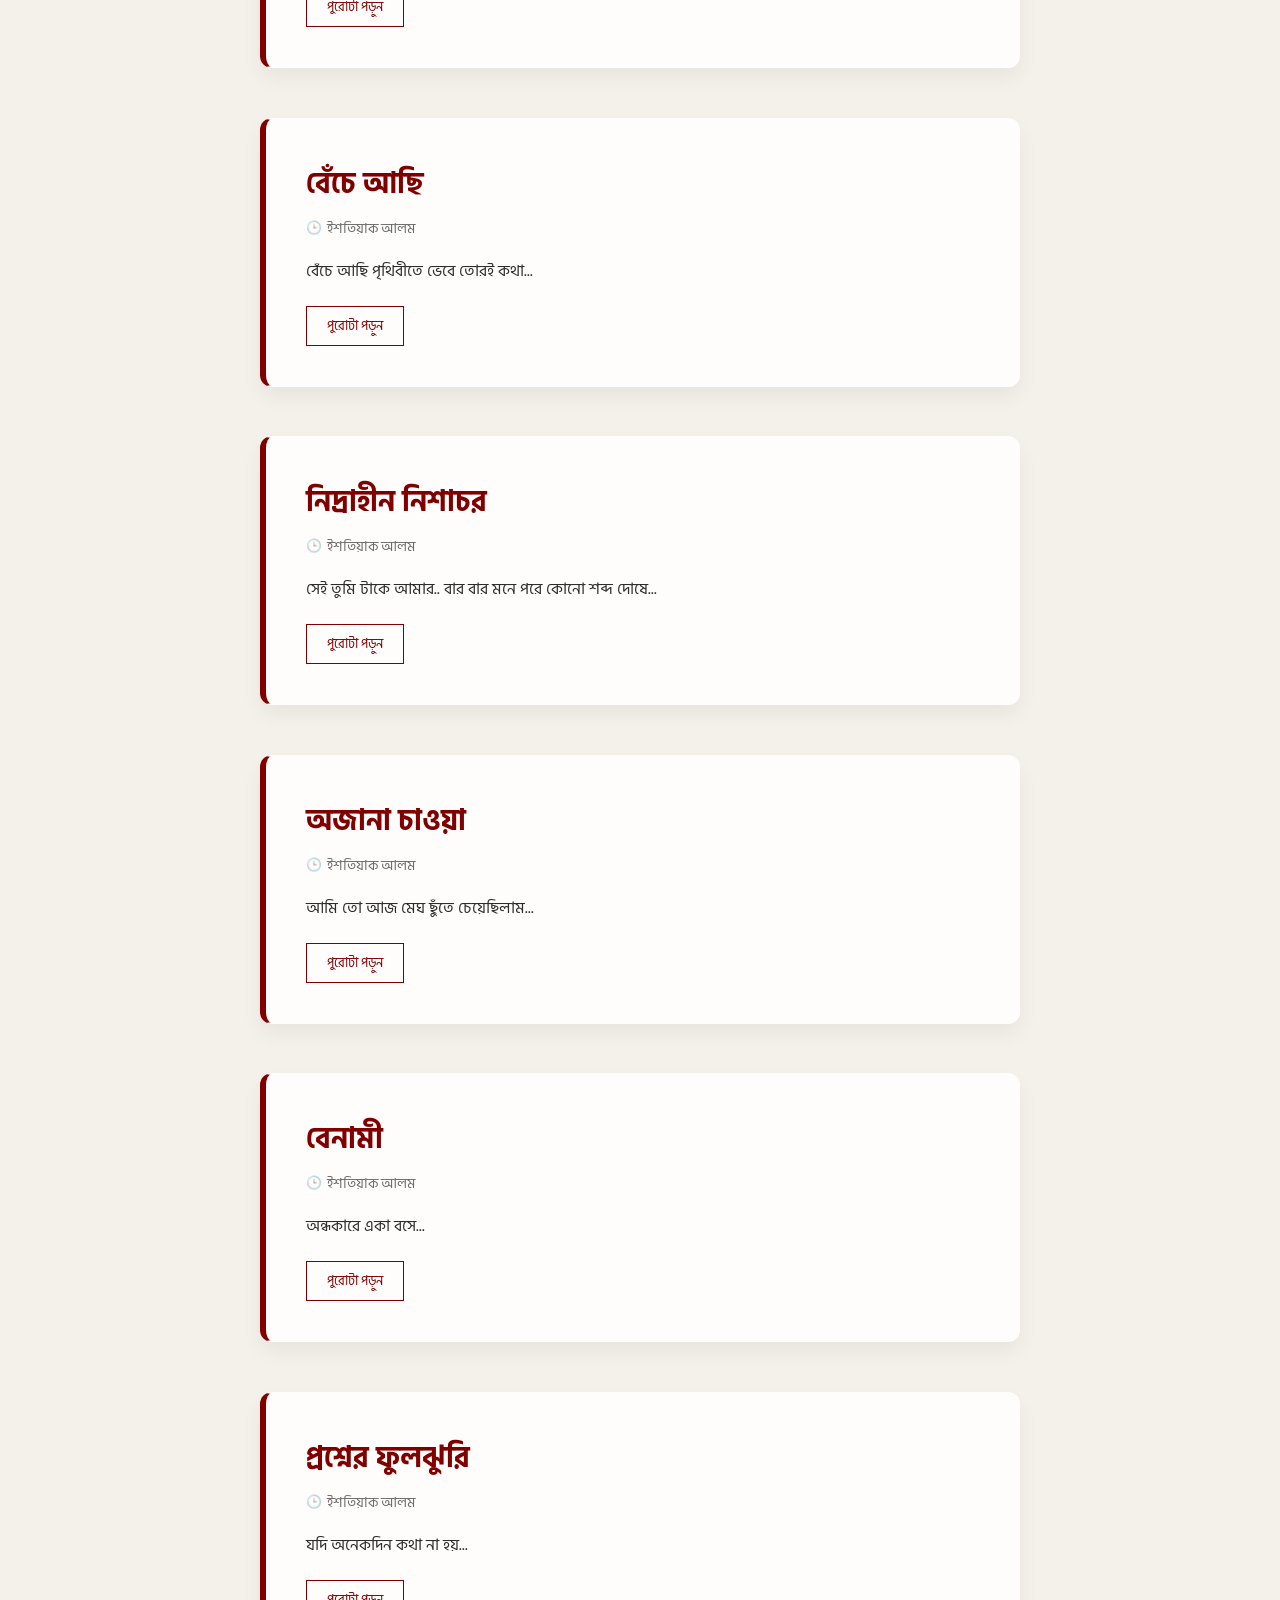
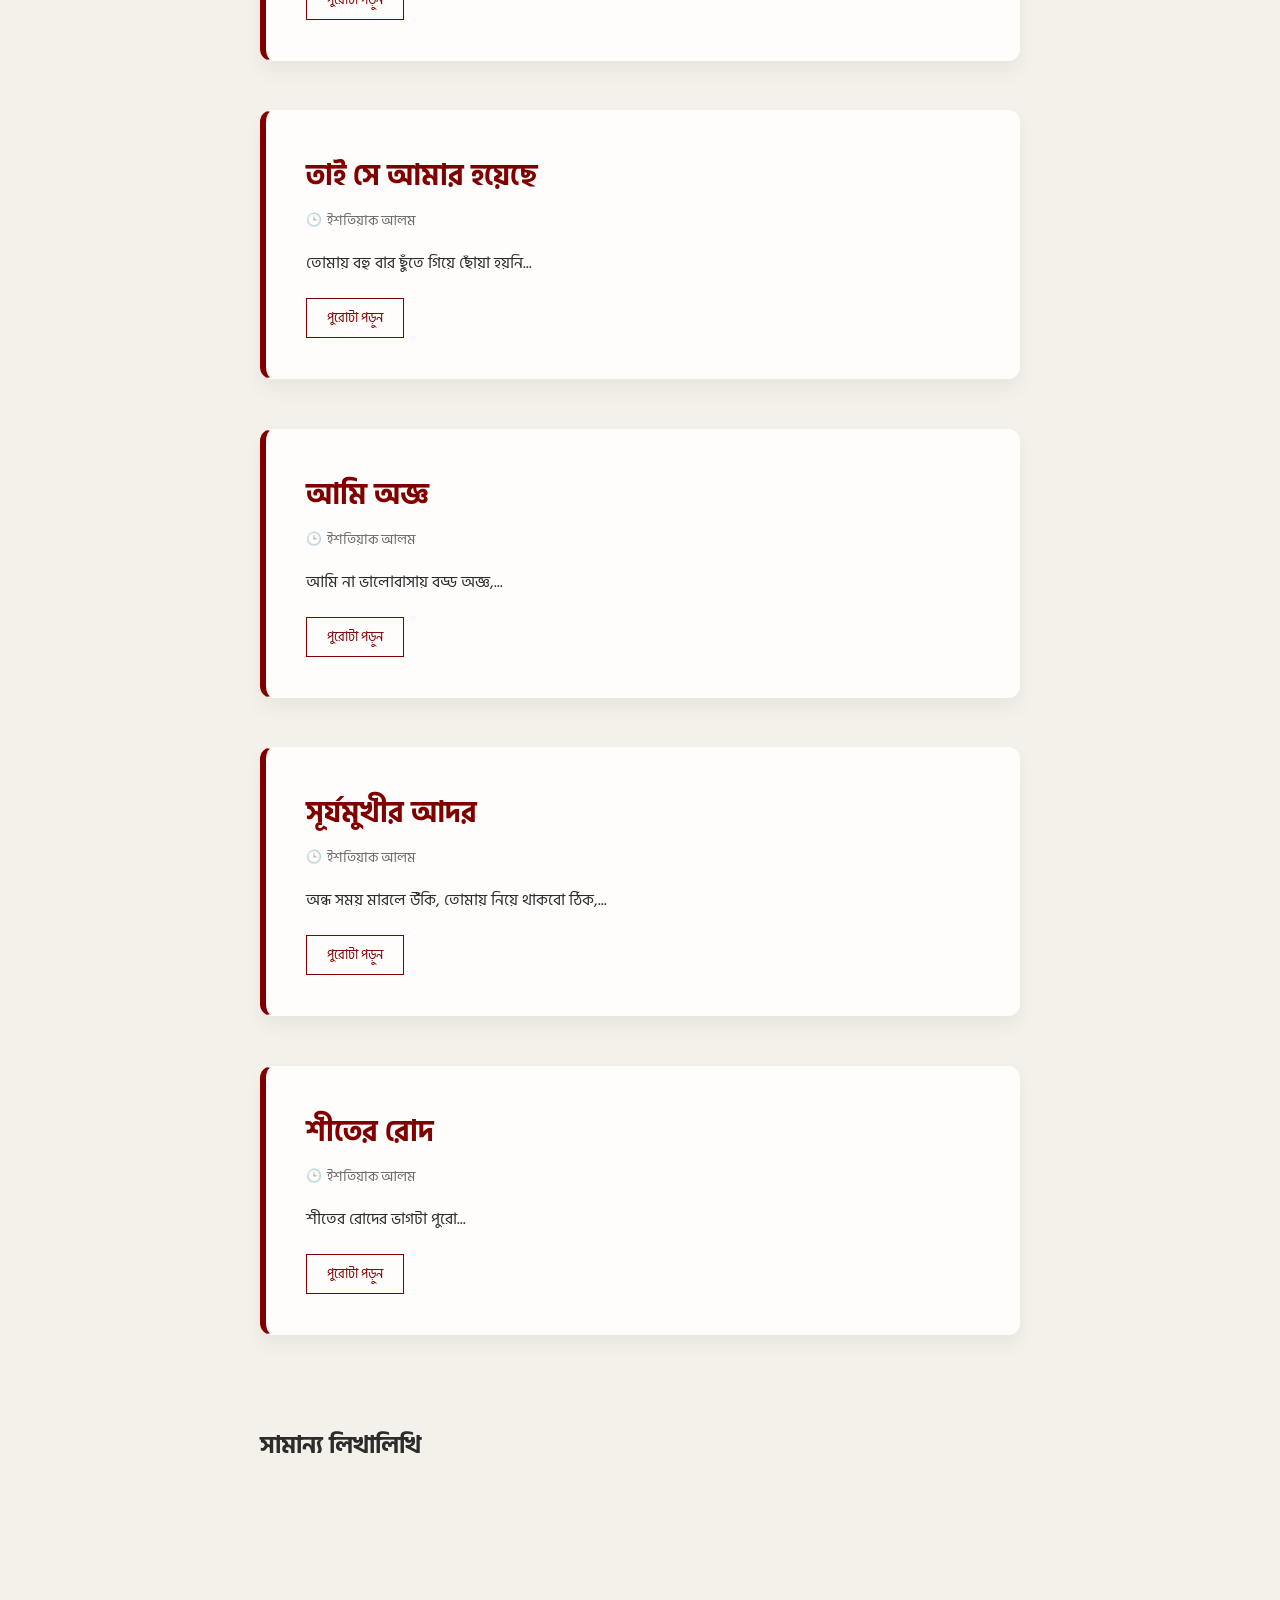
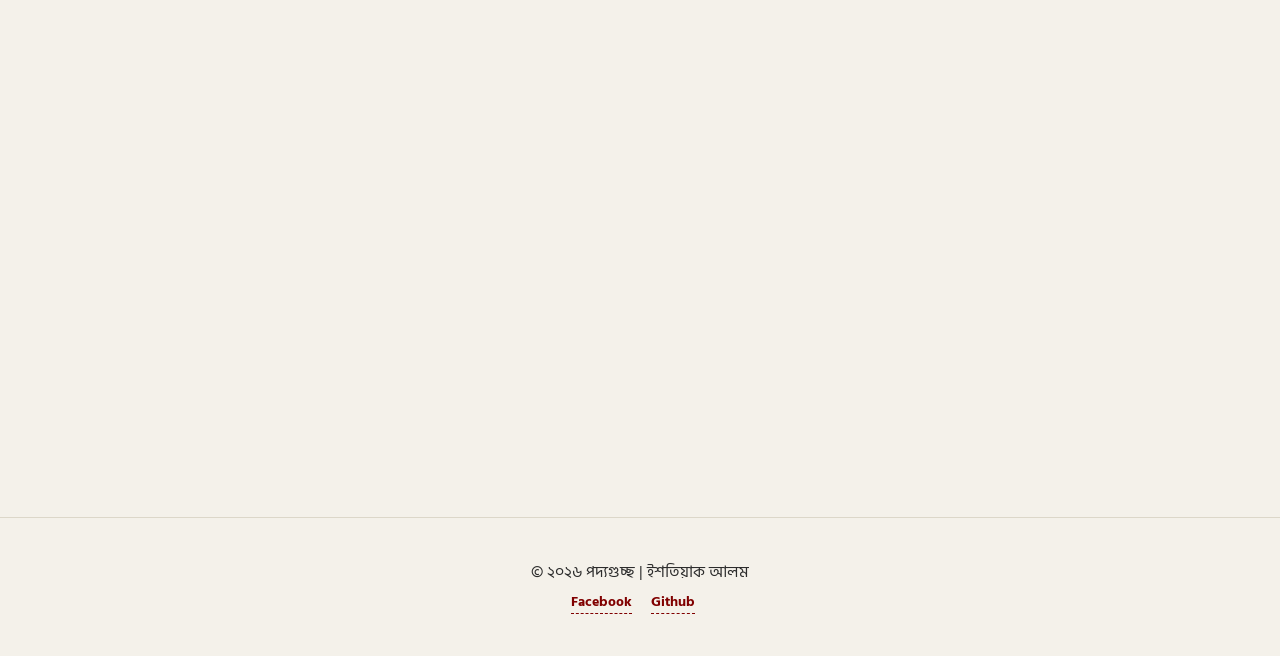
==== commit 5666c3db: "Update index.html" ====
--- a/Ink-Verse/index.html
+++ b/Ink-Verse/index.html
@@ -18,7 +18,7 @@
             <div class="logo">📜 পদ্যগুচ্ছ</div>
             <ul class="nav-links">
                 <li><a href="#">প্রচ্ছদ</a></li>
-                <li><a href="#">কবিতা</a></li>
+                <li><a href="poetry-container">কবিতা</a></li>
                 <li><a href="#">গল্প</a></li>
                 <li><button id="theme-toggle" class="theme-btn">🌙</button></li>
             </ul>
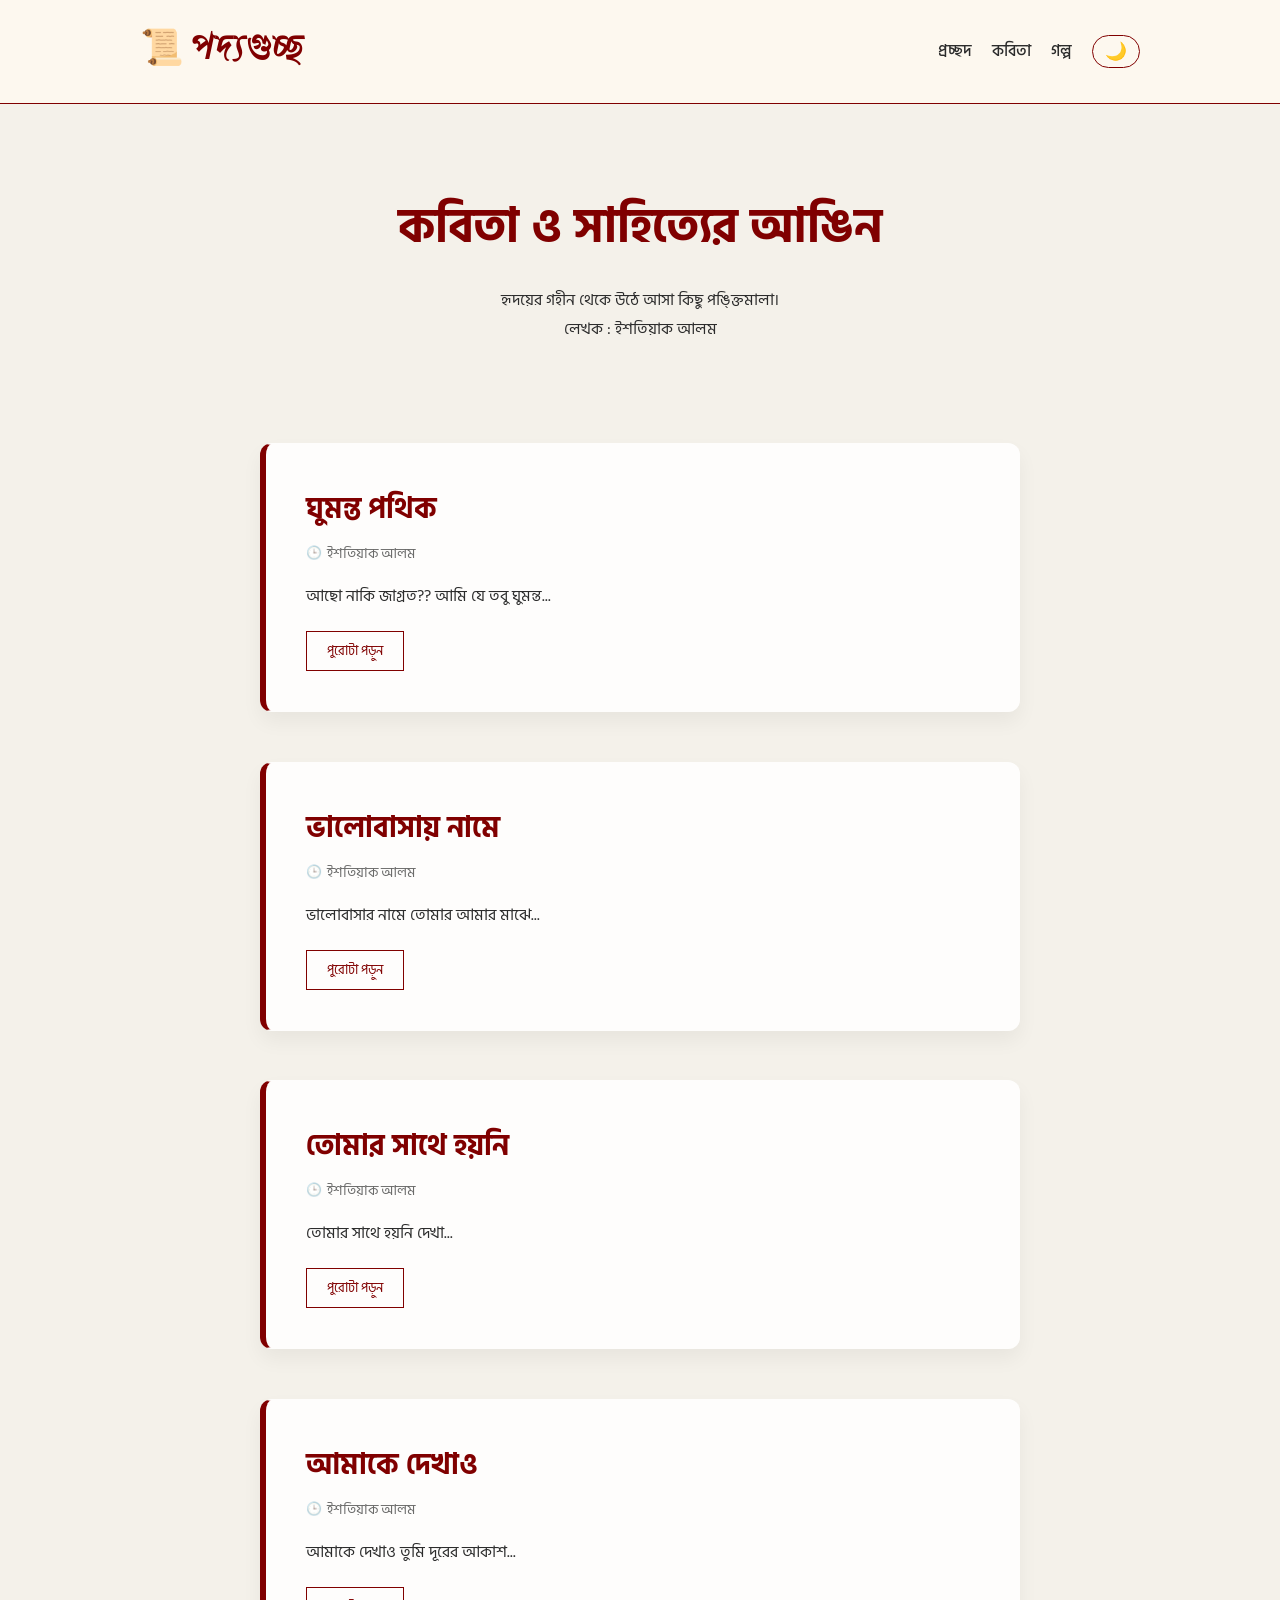
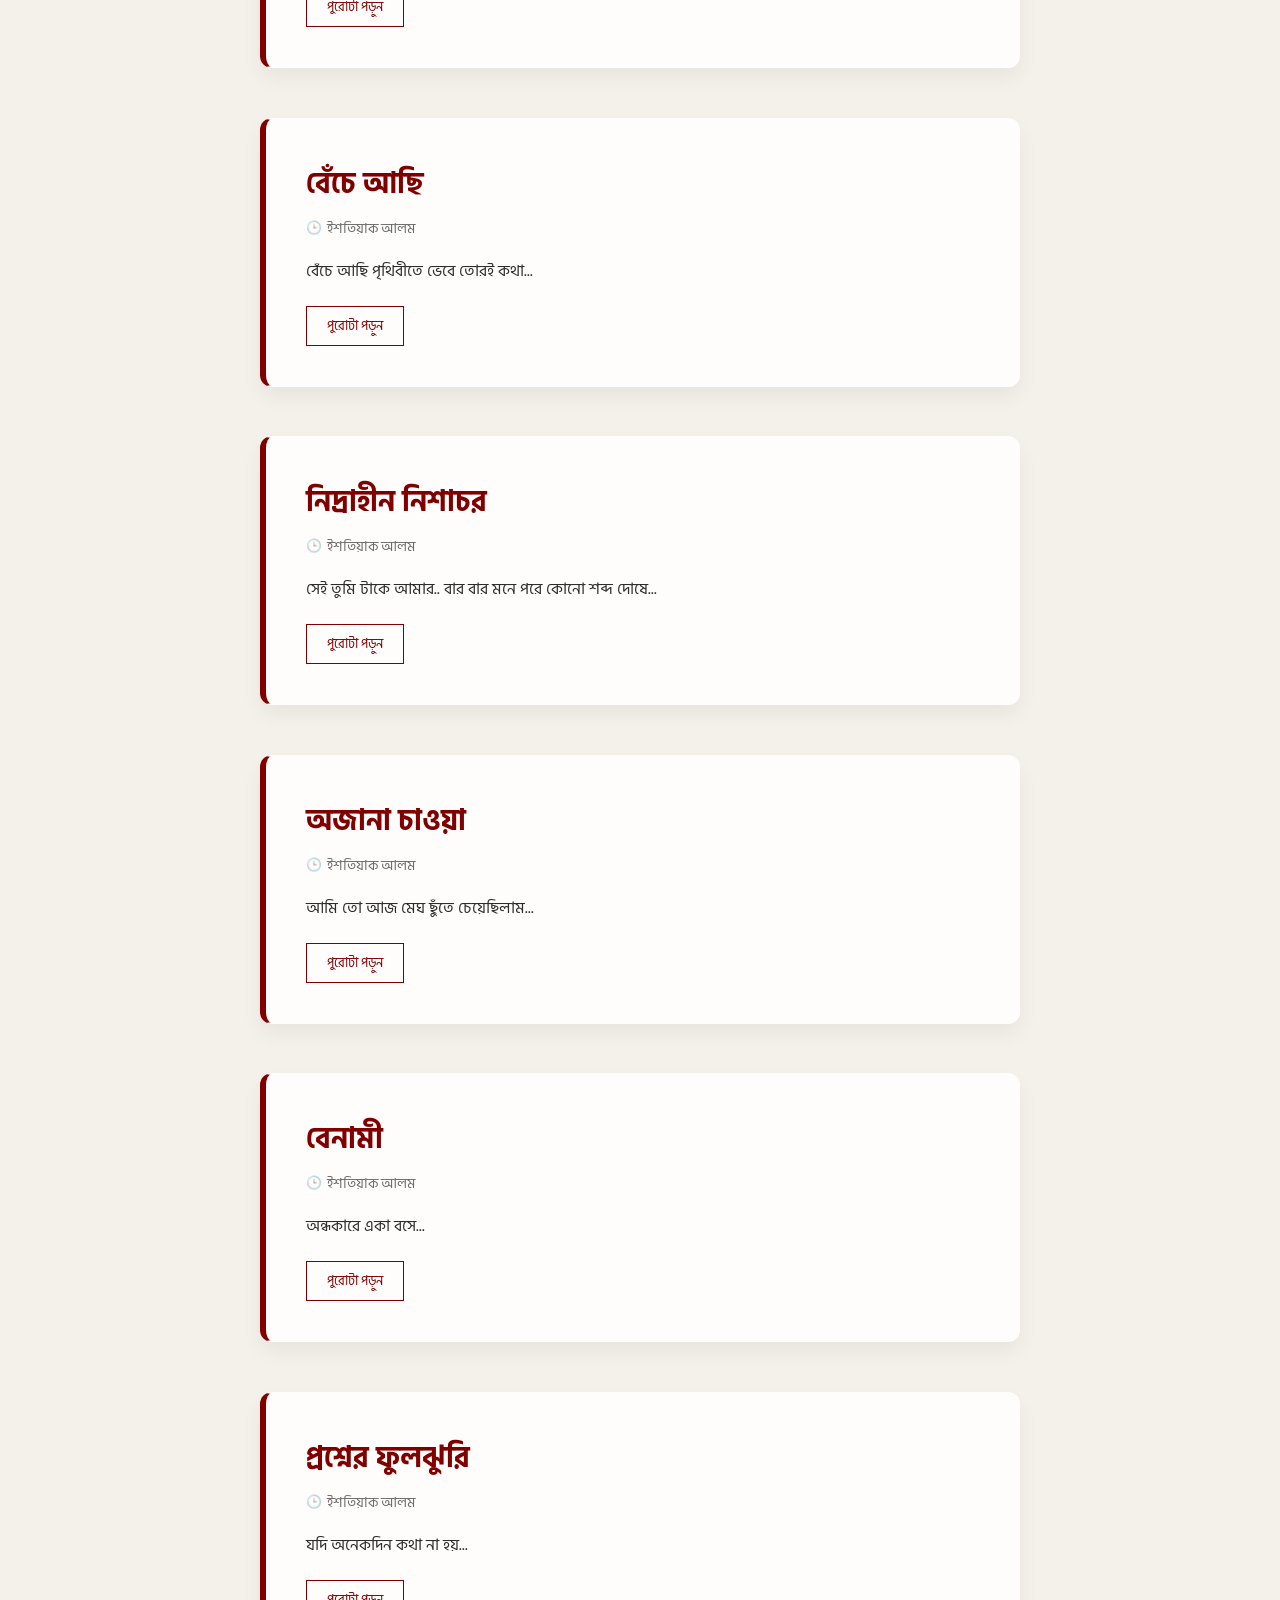
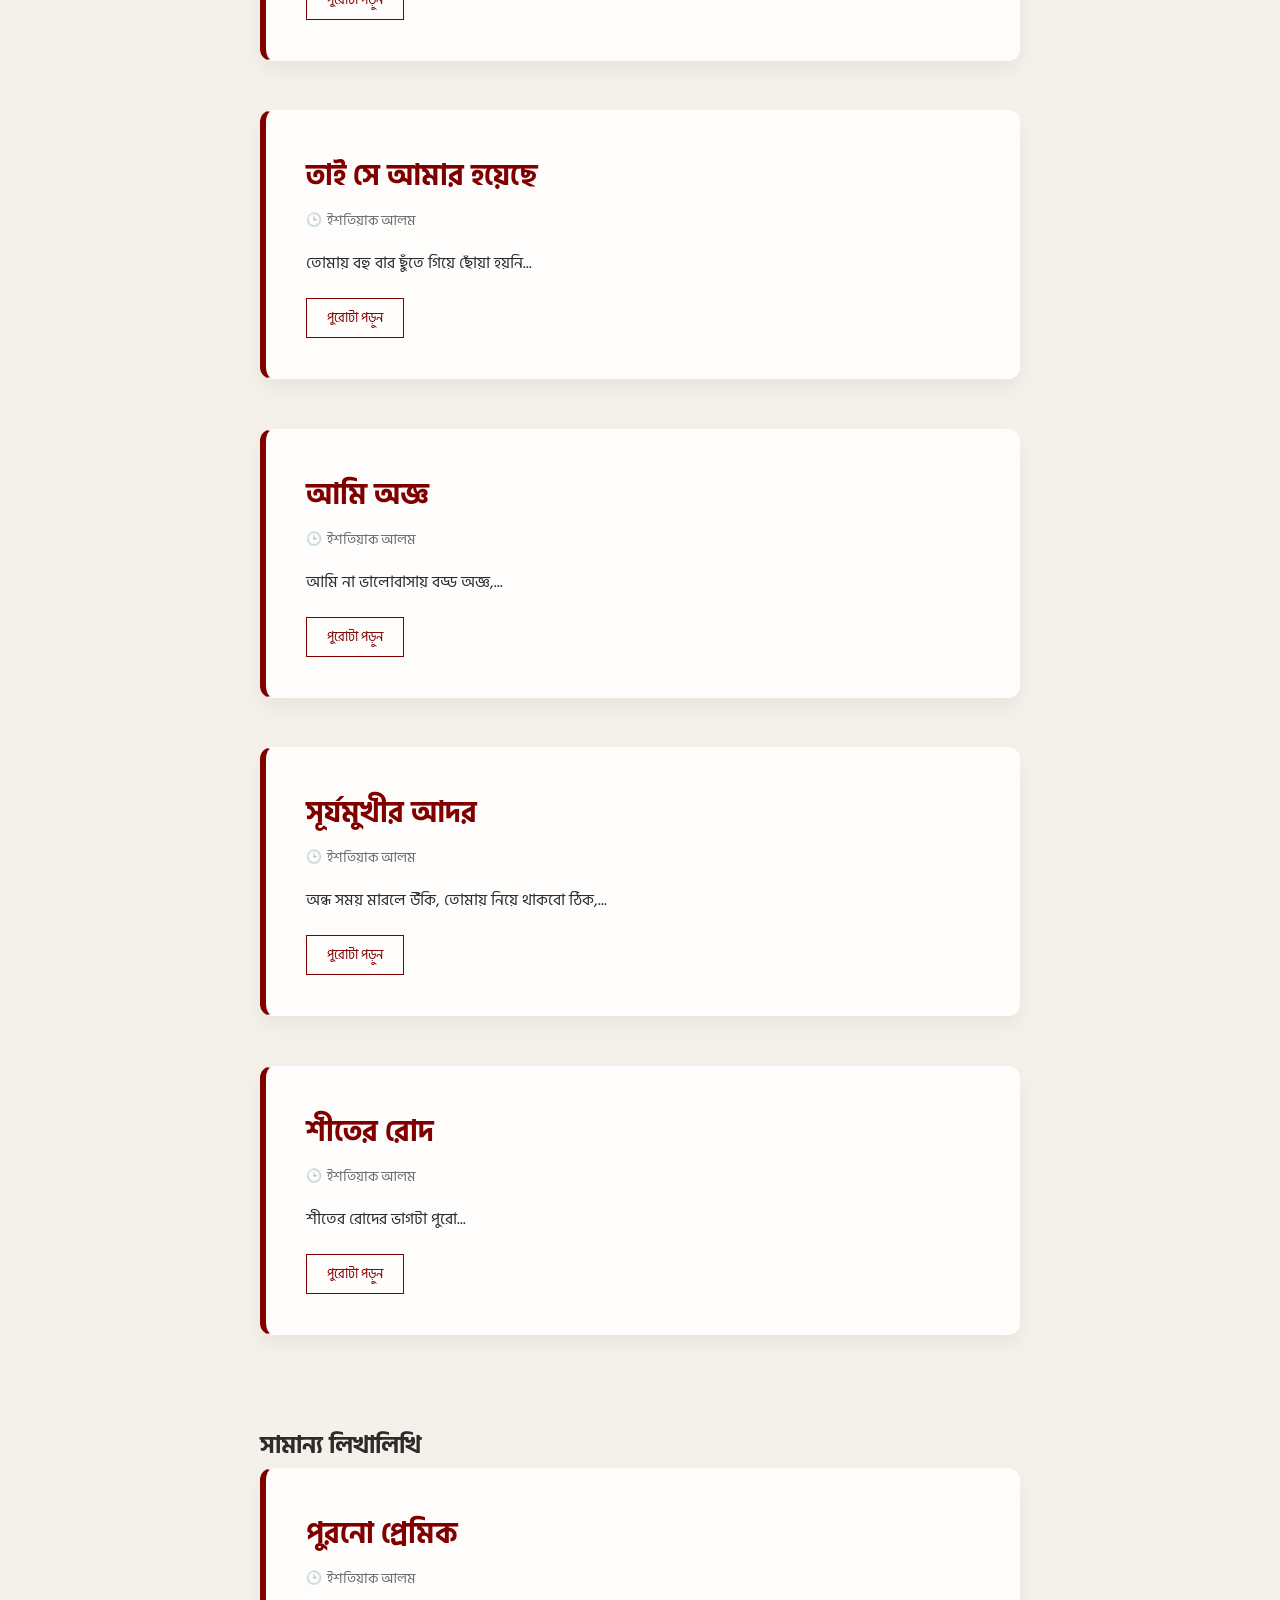
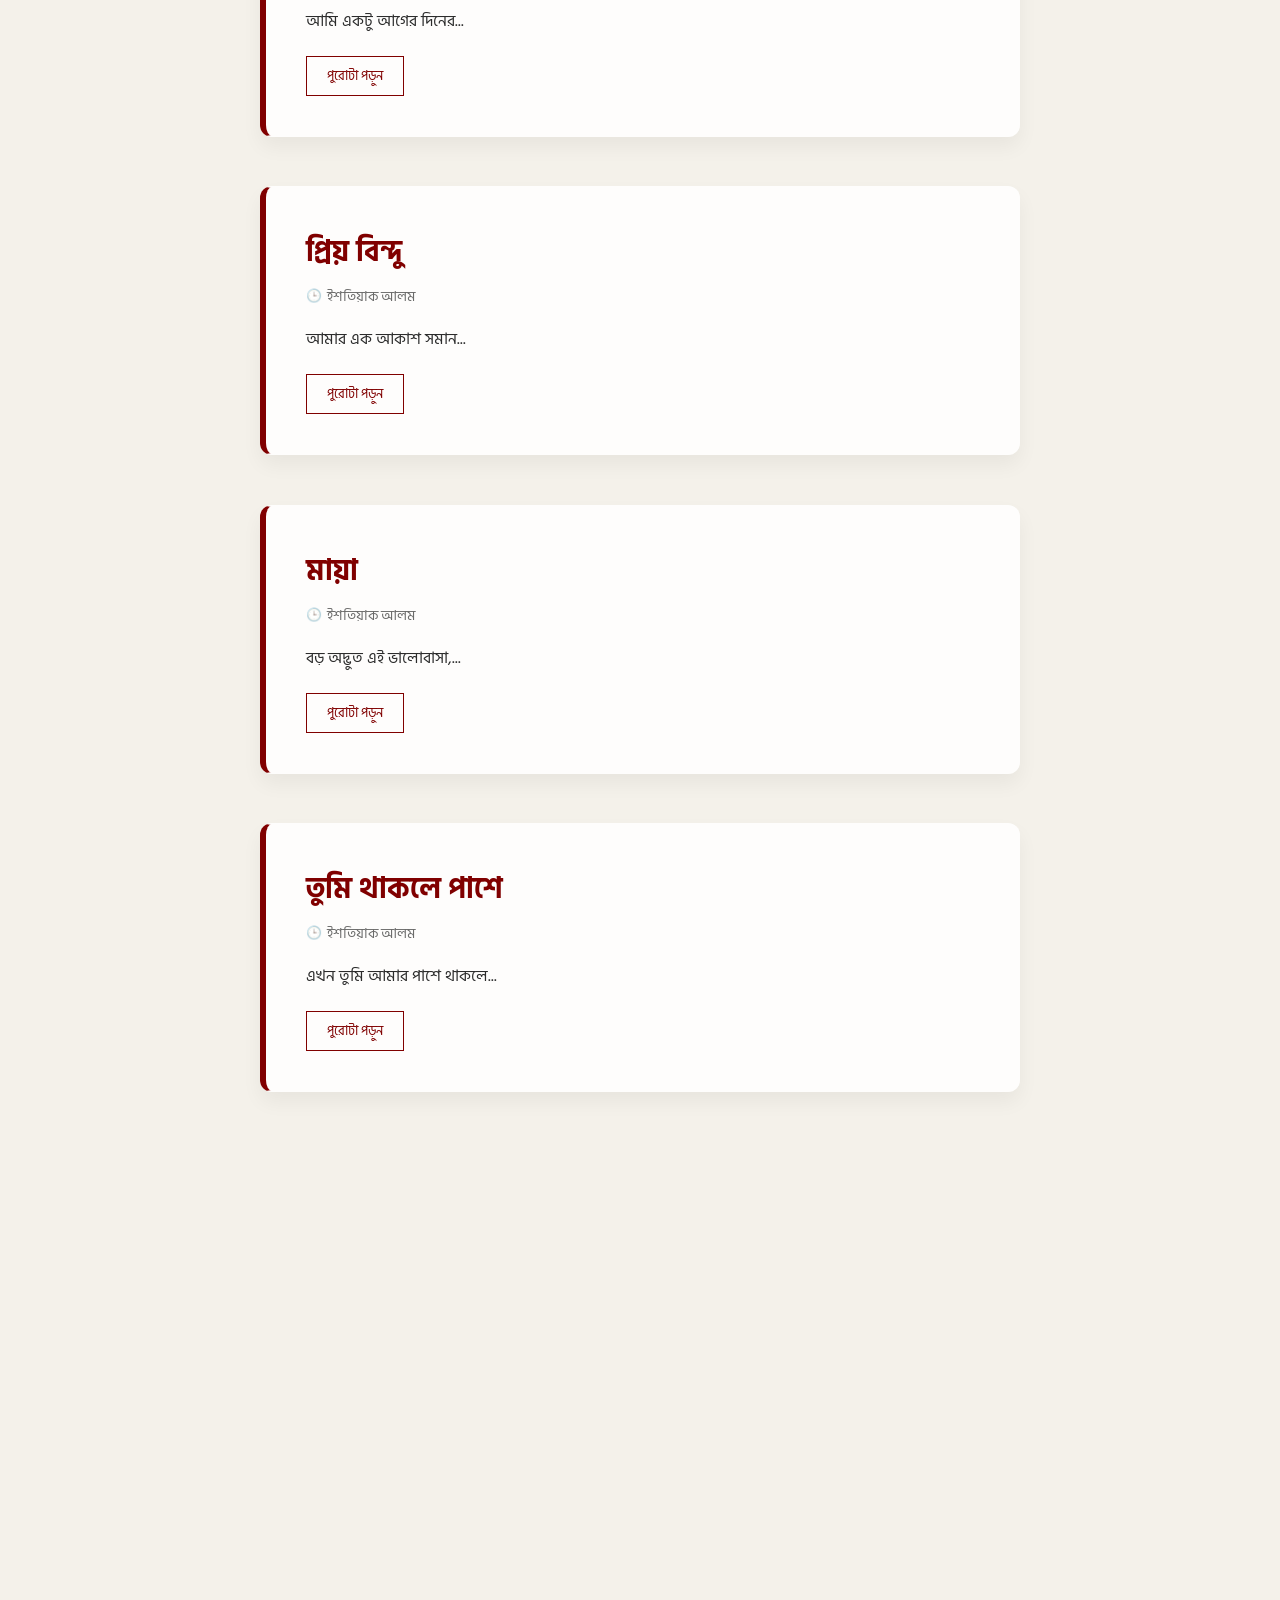
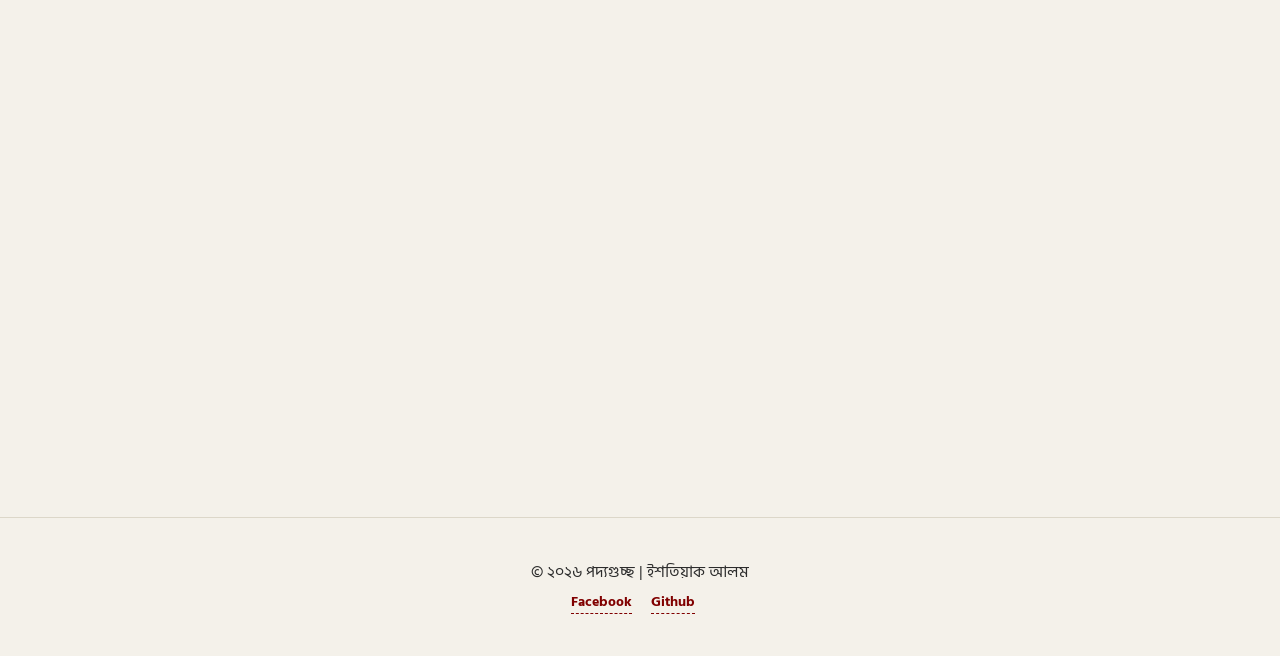
==== commit 70522d8c: "OG score increase" ====
--- a/Ink-Verse/index.html
+++ b/Ink-Verse/index.html
@@ -1,13 +1,53 @@
+<!DOCTYPE html>
+<html lang="bn">
 <!DOCTYPE html>
 <html lang="bn">
 <head>
-    <meta charset="UTF-8">
-    <meta name="viewport" content="width=device-width, initial-scale=1.0">
-    <title>পদ্যগুচ্ছ | ইশতিয়াক</title>
-    <link href="https://fonts.googleapis.com/css2?family=Hind+Siliguri:wght@300;500;700&family=Galada&display=swap" rel="stylesheet">
-    <link rel="icon" href="data:image/svg+xml,<svg xmlns=%22http://www.w3.org/2000/svg%22 viewBox=%220 0 100 100%22><text y=%22.9em%22 font-size=%2290%22>📜</text></svg>">
-
-    <link rel="stylesheet" href="style.css">
+  <meta charset="UTF-8" />
+  <meta name="viewport" content="width=device-width, initial-scale=1.0" />
+
+  <!-- Primary title & description -->
+  <title>পদ্যগুচ্ছ | ইশতিয়াক</title>
+  <meta name="description" content="ইশতিয়াক আলমের কবিতা ও গল্পের সংকলন। হৃদয়ের গহীন থেকে উঠে আসা কিছু পঙ্ক্তিমালা।" />
+  <link rel="canonical" href="https://istiaq-verse.vercel.app/" />
+
+  <!-- Open Graph -->
+  <meta property="og:type" content="website" />
+  <meta property="og:url" content="https://istiaq-verse.vercel.app/" />
+  <meta property="og:title" content="পদ্যগুচ্ছ | ইশতিয়াক" />
+  <meta property="og:description" content="ইশতিয়াক আলমের কবিতা ও গল্পের সংকলন। হৃদয়ের গহীন থেকে উঠে আসা কিছু পঙ্ক্তিমালা।" />
+  <meta property="og:image" content="https://istiaq-verse.vercel.app/og-image.png" />
+  <meta property="og:site_name" content="পদ্যগুচ্ছ" />
+  <meta property="og:locale" content="bn_BD" />
+
+  <!-- Twitter Card -->
+  <meta name="twitter:card" content="summary_large_image" />
+  <meta name="twitter:title" content="পদ্যগুচ্ছ | ইশতিয়াক" />
+  <meta name="twitter:description" content="ইশতিয়াক আলমের কবিতা ও গল্পের সংকলন। হৃদয়ের গহীন থেকে উঠে আসা কিছু পঙ্ক্তিমালা।" />
+  <meta name="twitter:image" content="https://istiaq-verse.vercel.app/og-image.png" />
+
+  <!-- Icons -->
+  <link rel="icon" type="image/png" sizes="32x32" href="/favicon-32x32.png" />
+  <link rel="icon" type="image/svg+xml" href="/favicon.svg" />
+  <link rel="apple-touch-icon" sizes="180x180" href="/apple-touch-icon.png" />
+  <link rel="manifest" href="/site.webmanifest" />
+  <meta name="theme-color" content="#7a4a23" />
+
+  <!-- Structured data -->
+  <script type="application/ld+json">
+  {
+    "@context": "https://schema.org",
+    "@type": "WebSite",
+    "name": "পদ্যগুচ্ছ",
+    "url": "https://istiaq-verse.vercel.app/",
+    "description": "ইশতিয়াক আলমের কবিতা ও গল্পের সংকলন।",
+    "author": { "@type": "Person", "name": "ইশতিয়াক আলম" },
+    "inLanguage": "bn"
+  }
+  </script>
+
+  <link href="https://fonts.googleapis.com/css2?family=Hind+Siliguri:wght@300;500;700&family=Galada&display=swap" rel="stylesheet">
+  <link rel="stylesheet" href="style.css">
 </head>
 <body>
 
@@ -18,7 +58,7 @@
             <div class="logo">📜 পদ্যগুচ্ছ</div>
             <ul class="nav-links">
                 <li><a href="#">প্রচ্ছদ</a></li>
-                <li><a href="poetry-container">কবিতা</a></li>
+                <li><a href="#poetry-container">কবিতা</a></li>
                 <li><a href="#">গল্প</a></li>
                 <li><button id="theme-toggle" class="theme-btn">🌙</button></li>
             </ul>
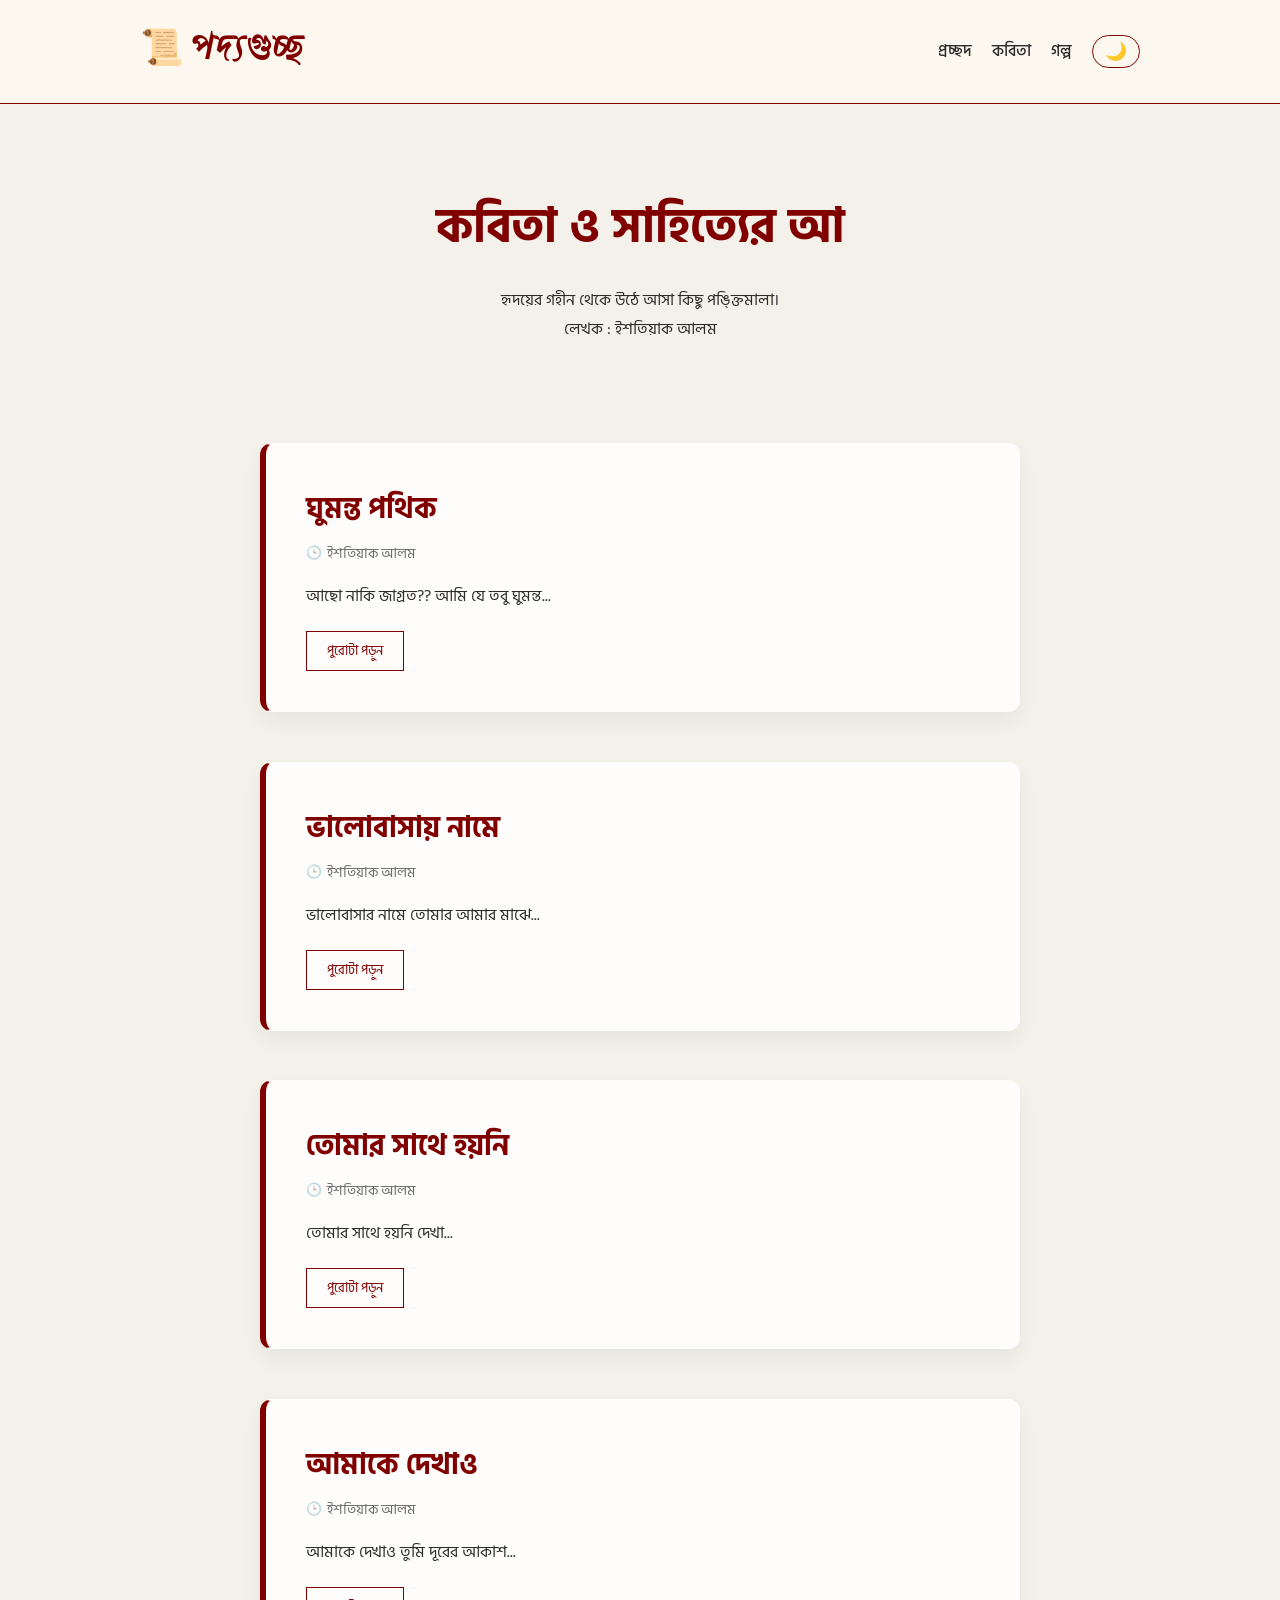
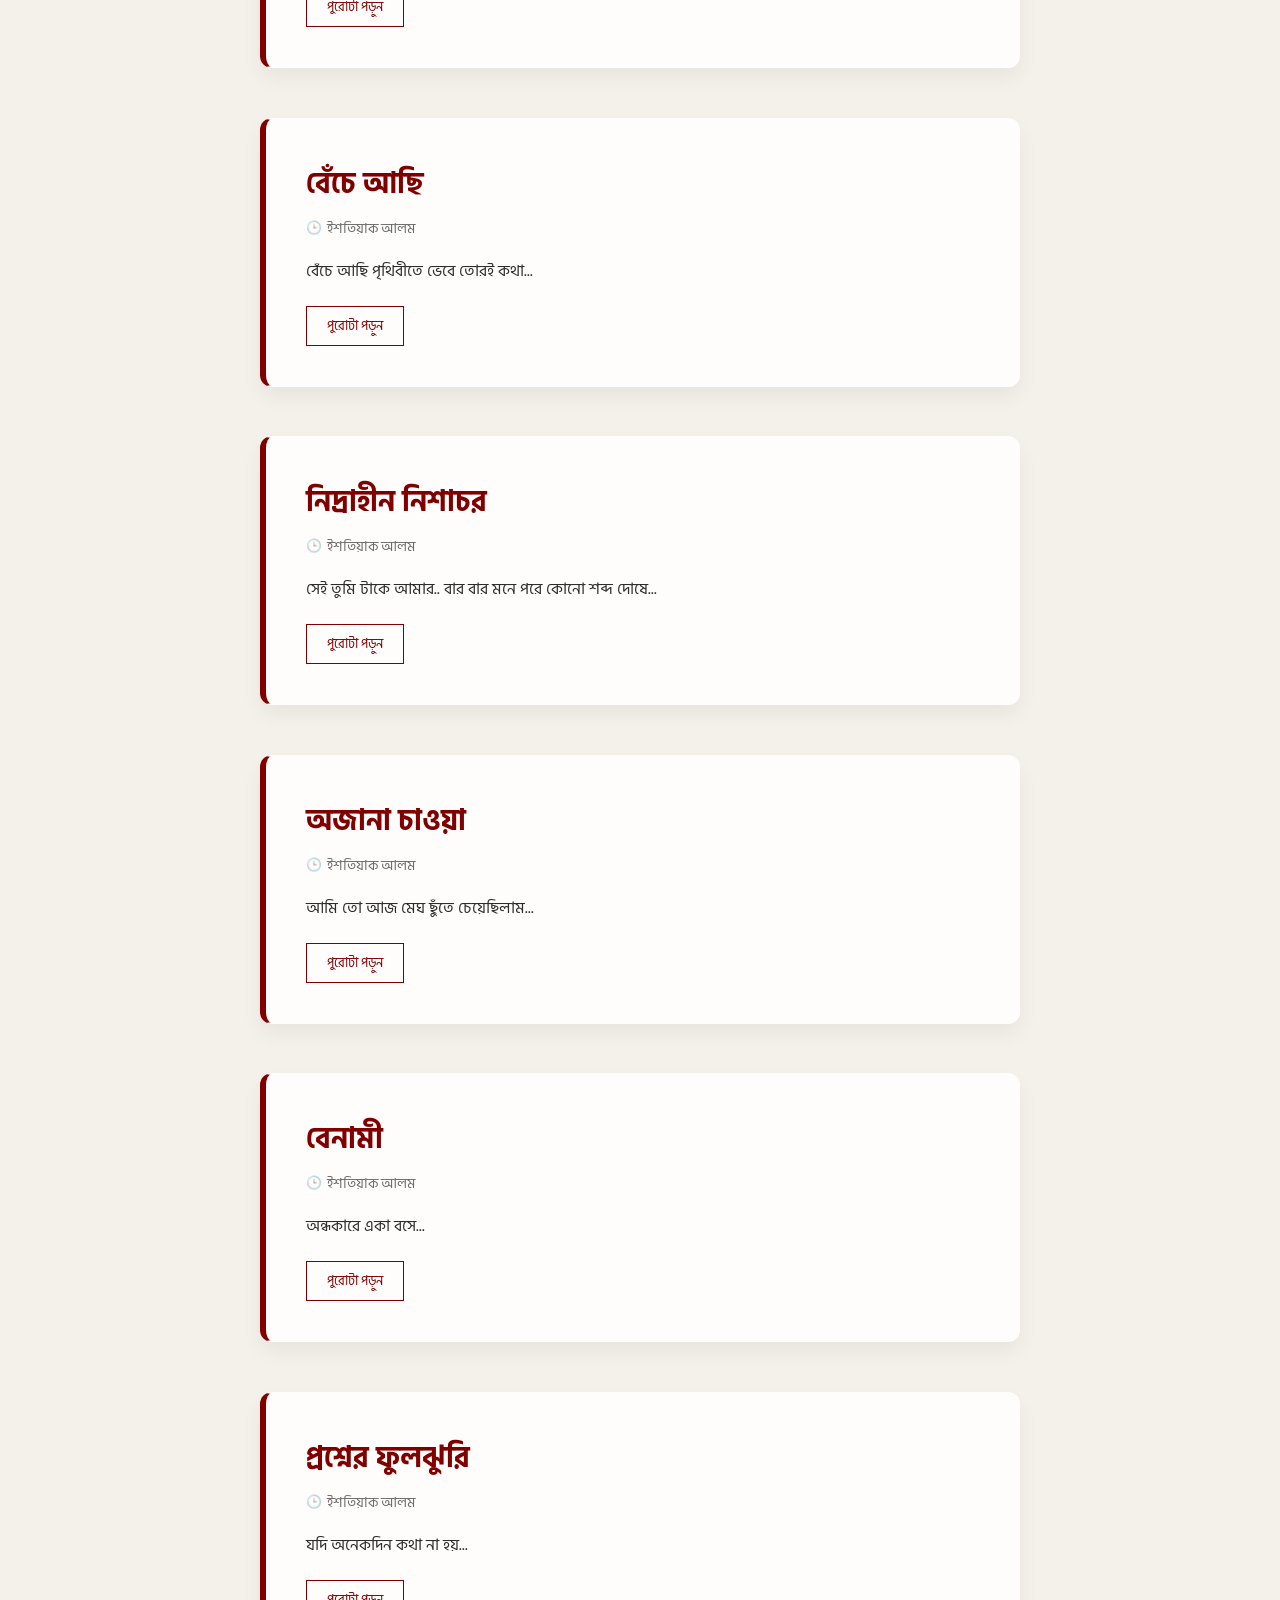
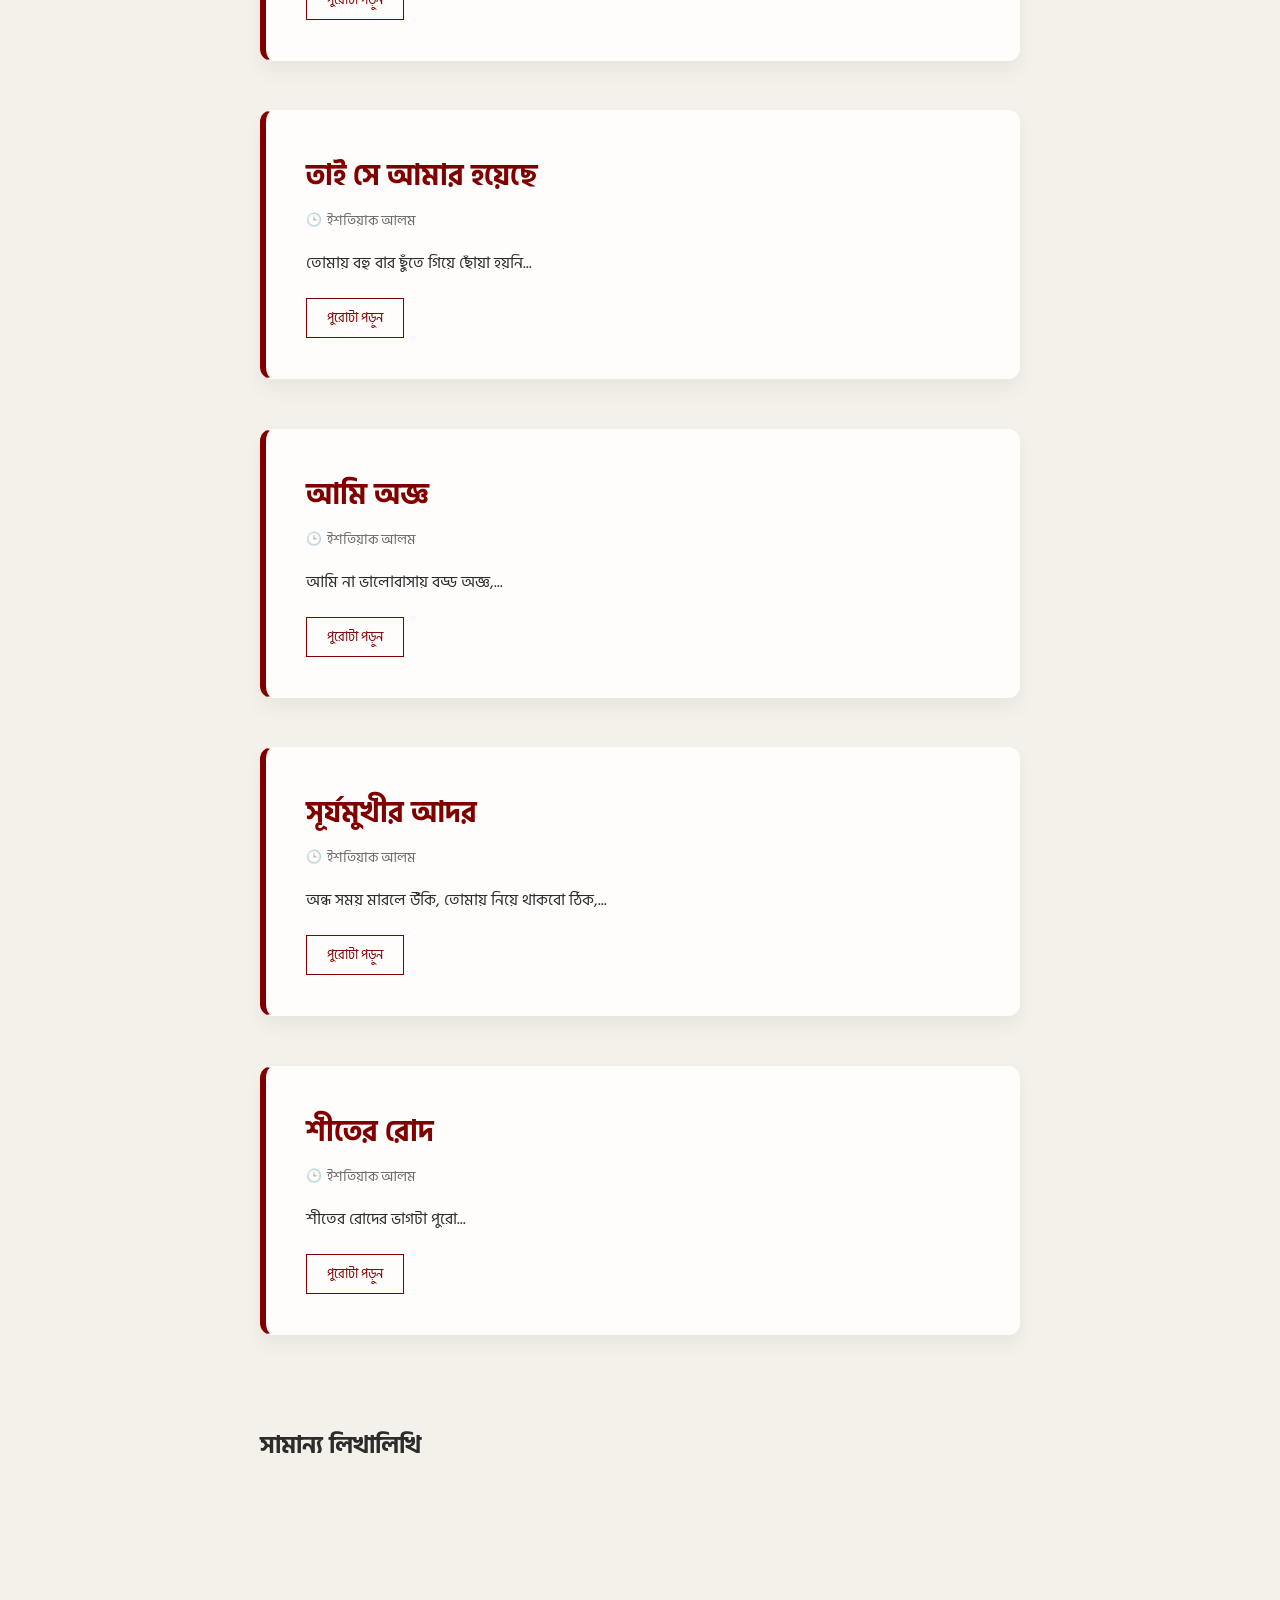
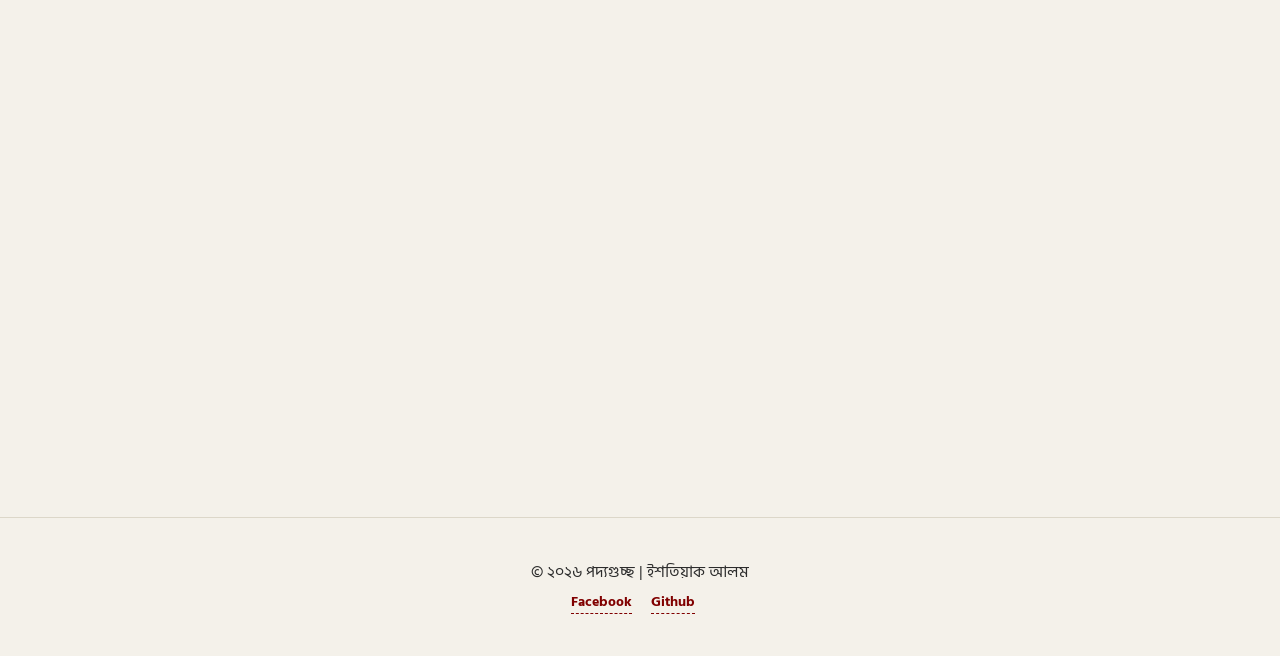
==== commit b97c6501: "OG Score" ====
--- a/Ink-Verse/index.html
+++ b/Ink-Verse/index.html
@@ -1,50 +1,30 @@
-<!DOCTYPE html>
-<html lang="bn">
 <!DOCTYPE html>
 <html lang="bn">
 <head>
   <meta charset="UTF-8" />
   <meta name="viewport" content="width=device-width, initial-scale=1.0" />
 
-  <!-- Primary title & description -->
   <title>পদ্যগুচ্ছ | ইশতিয়াক</title>
   <meta name="description" content="ইশতিয়াক আলমের কবিতা ও গল্পের সংকলন। হৃদয়ের গহীন থেকে উঠে আসা কিছু পঙ্ক্তিমালা।" />
   <link rel="canonical" href="https://istiaq-verse.vercel.app/" />
 
-  <!-- Open Graph -->
   <meta property="og:type" content="website" />
   <meta property="og:url" content="https://istiaq-verse.vercel.app/" />
   <meta property="og:title" content="পদ্যগুচ্ছ | ইশতিয়াক" />
   <meta property="og:description" content="ইশতিয়াক আলমের কবিতা ও গল্পের সংকলন। হৃদয়ের গহীন থেকে উঠে আসা কিছু পঙ্ক্তিমালা।" />
   <meta property="og:image" content="https://istiaq-verse.vercel.app/og-image.png" />
+  <meta property="og:image:width" content="1200" />
+  <meta property="og:image:height" content="630" />
+  <meta property="og:image:alt" content="পদ্যগুচ্ছ — ইশতিয়াক আলমের কবিতা ও লেখার সংকলন, একটি পুরনো স্ক্রলের অলঙ্করণসহ" />
   <meta property="og:site_name" content="পদ্যগুচ্ছ" />
   <meta property="og:locale" content="bn_BD" />
 
-  <!-- Twitter Card -->
   <meta name="twitter:card" content="summary_large_image" />
   <meta name="twitter:title" content="পদ্যগুচ্ছ | ইশতিয়াক" />
   <meta name="twitter:description" content="ইশতিয়াক আলমের কবিতা ও গল্পের সংকলন। হৃদয়ের গহীন থেকে উঠে আসা কিছু পঙ্ক্তিমালা।" />
   <meta name="twitter:image" content="https://istiaq-verse.vercel.app/og-image.png" />
-
-  <!-- Icons -->
-  <link rel="icon" type="image/png" sizes="32x32" href="/favicon-32x32.png" />
-  <link rel="icon" type="image/svg+xml" href="/favicon.svg" />
-  <link rel="apple-touch-icon" sizes="180x180" href="/apple-touch-icon.png" />
-  <link rel="manifest" href="/site.webmanifest" />
-  <meta name="theme-color" content="#7a4a23" />
-
-  <!-- Structured data -->
-  <script type="application/ld+json">
-  {
-    "@context": "https://schema.org",
-    "@type": "WebSite",
-    "name": "পদ্যগুচ্ছ",
-    "url": "https://istiaq-verse.vercel.app/",
-    "description": "ইশতিয়াক আলমের কবিতা ও গল্পের সংকলন।",
-    "author": { "@type": "Person", "name": "ইশতিয়াক আলম" },
-    "inLanguage": "bn"
-  }
-  </script>
+  <meta name="twitter:image:alt" content="পদ্যগুচ্ছ — ইশতিয়াক আলমের কবিতা ও লেখার সংকলন" />
+  <!-- <meta name="twitter:site" content="@yourusername" /> -->
 
   <link href="https://fonts.googleapis.com/css2?family=Hind+Siliguri:wght@300;500;700&family=Galada&display=swap" rel="stylesheet">
   <link rel="stylesheet" href="style.css">
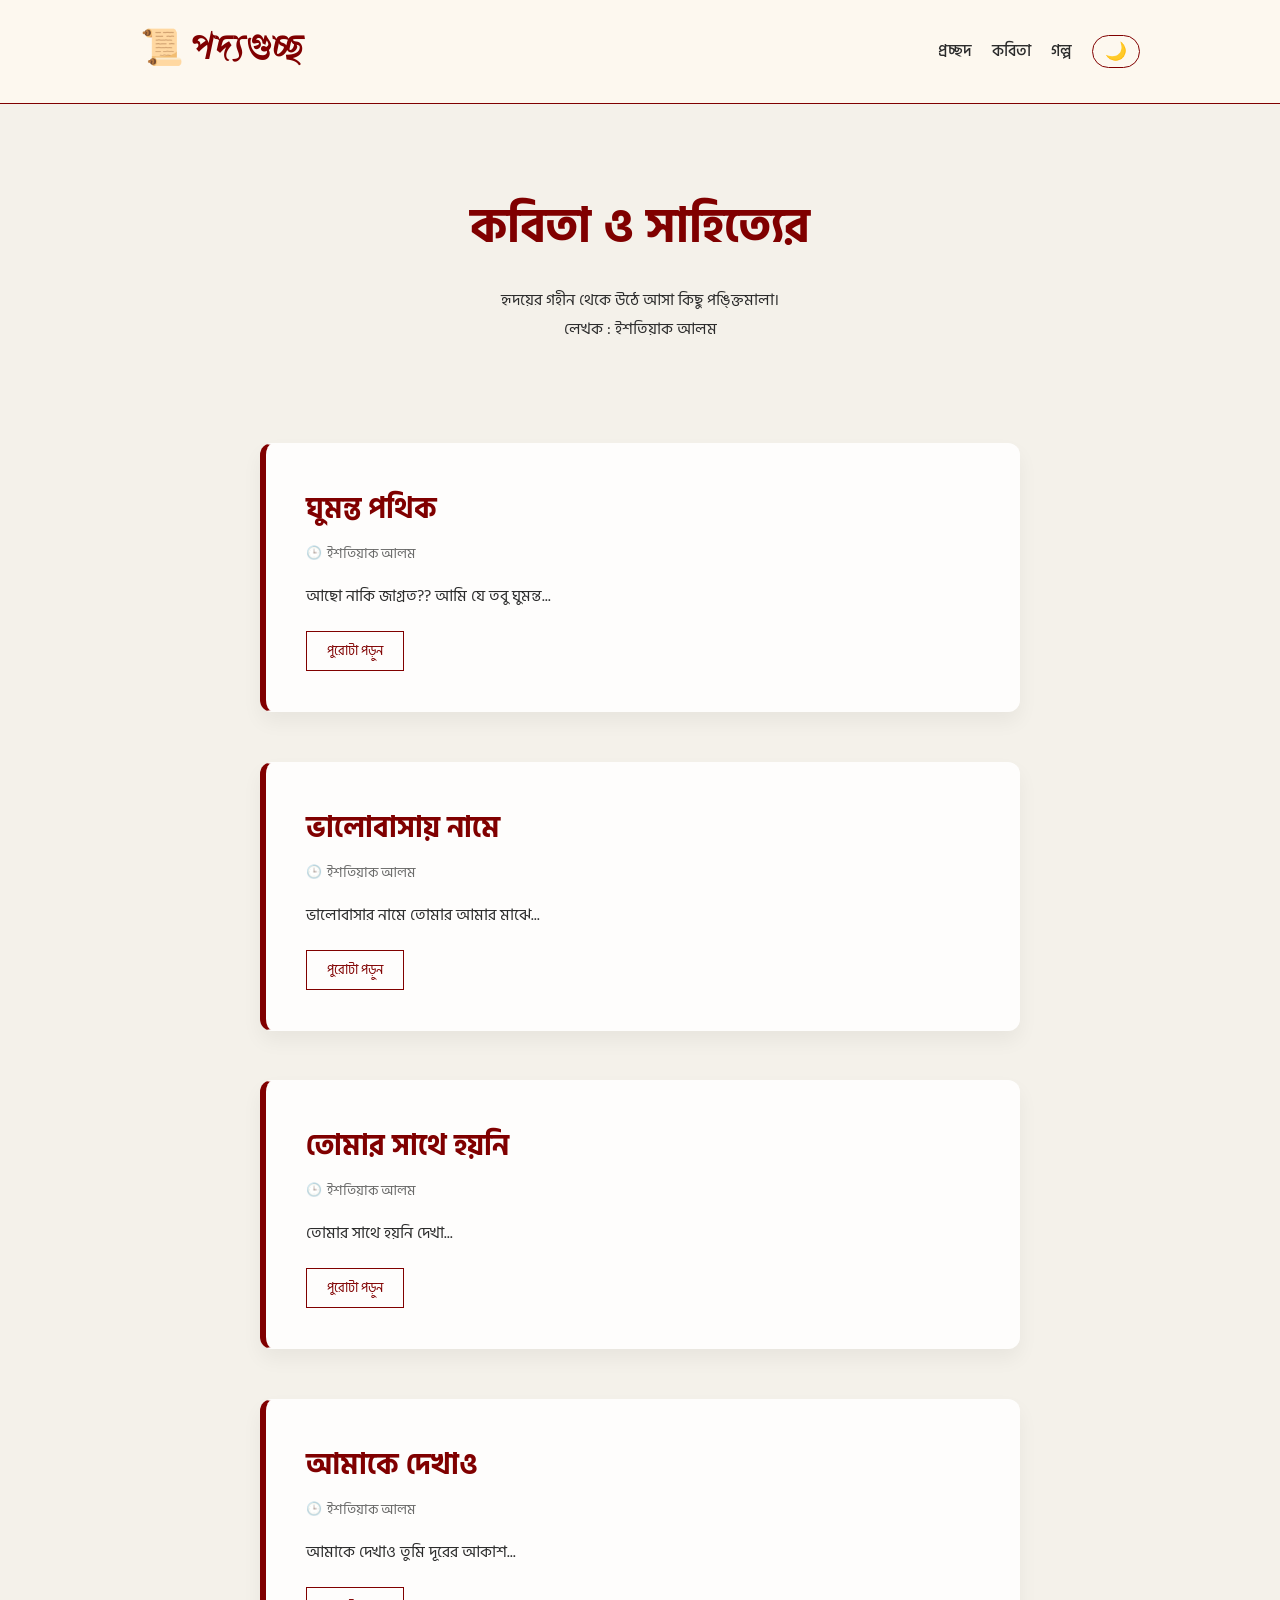
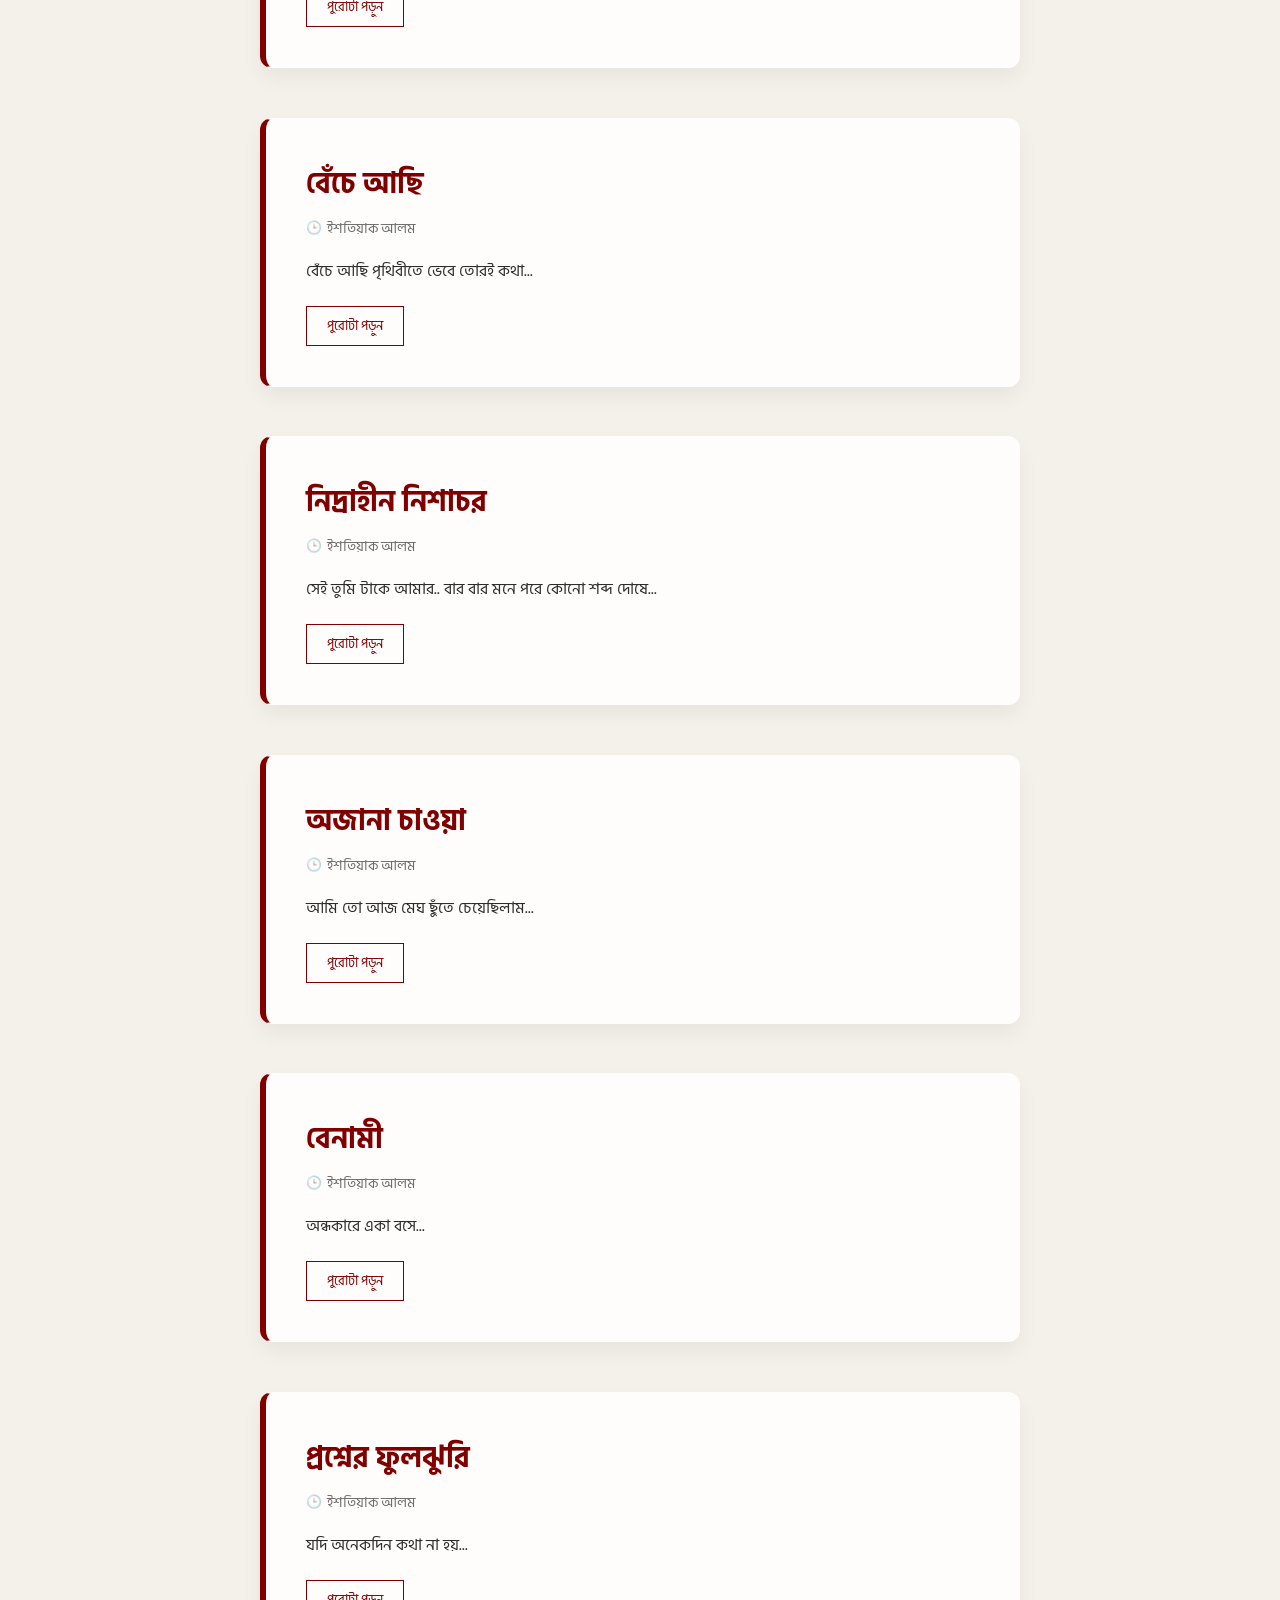
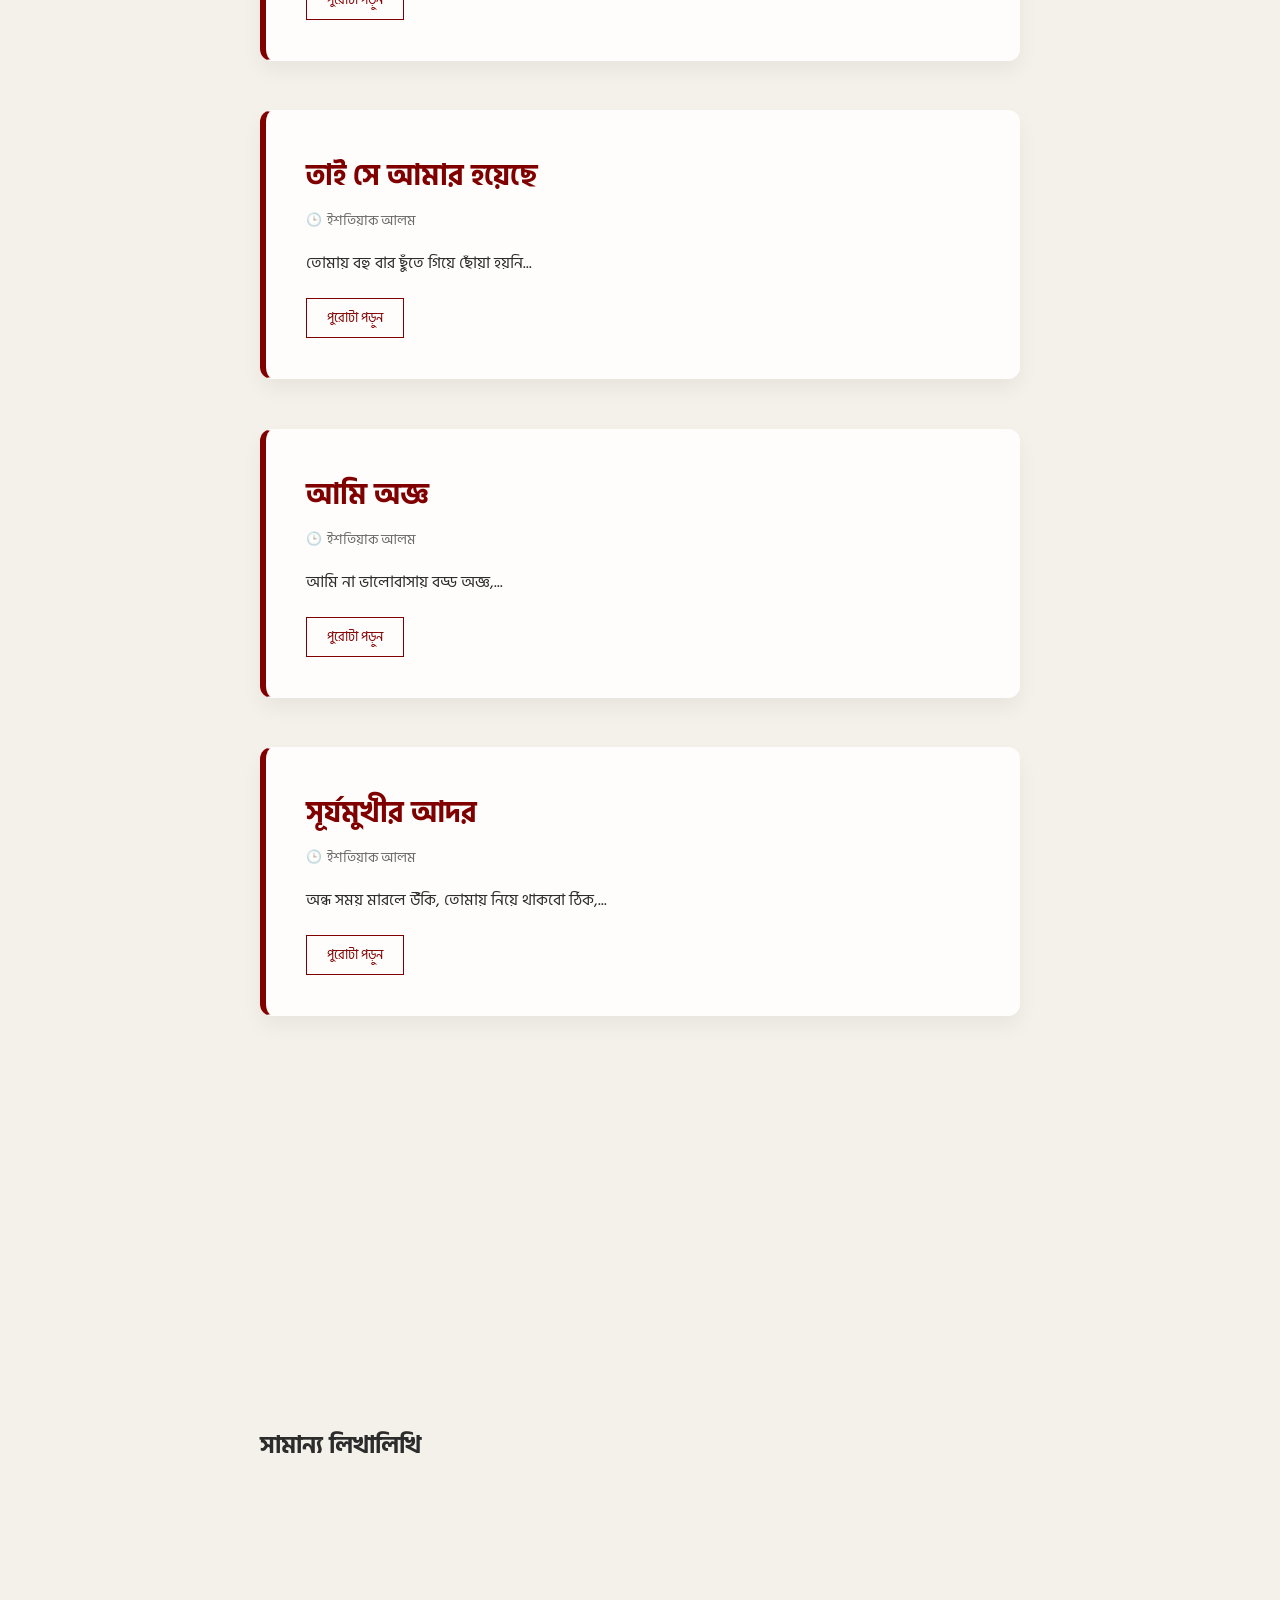
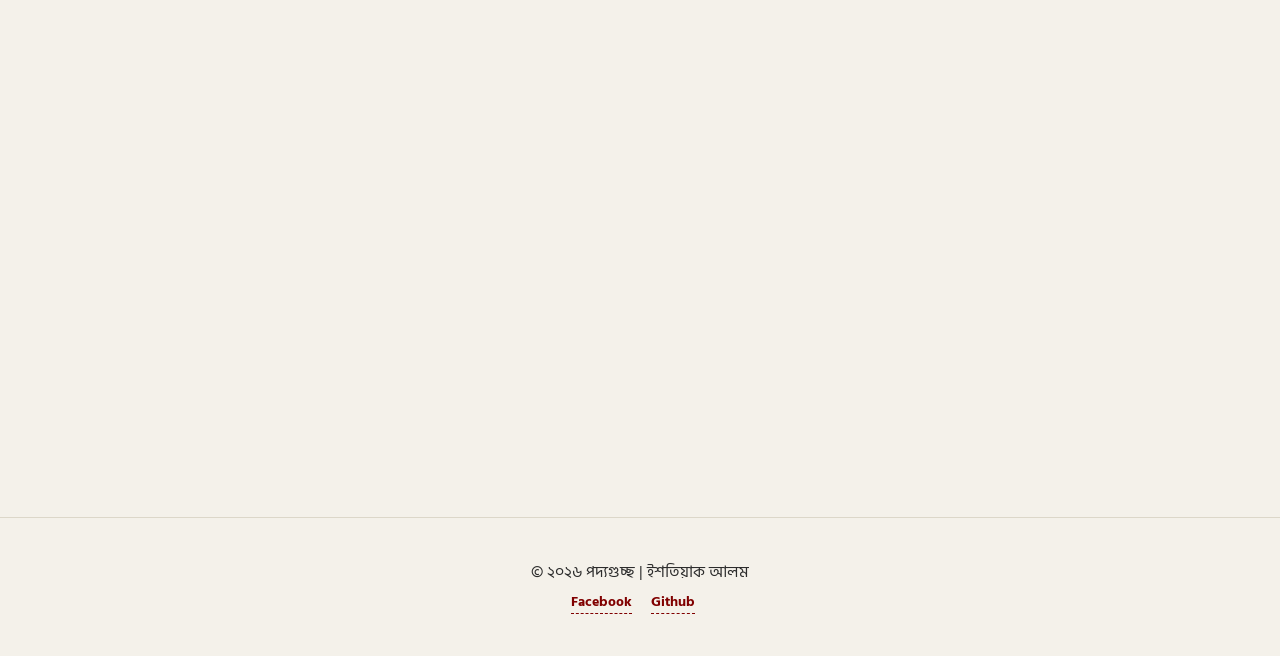
==== commit ba3c540f: "Update index.html" ====
--- a/Ink-Verse/index.html
+++ b/Ink-Verse/index.html
@@ -1,211 +1,255 @@
 <!DOCTYPE html>
 <html lang="bn">
-<head>
-  <meta charset="UTF-8" />
-  <meta name="viewport" content="width=device-width, initial-scale=1.0" />
-
-  <title>পদ্যগুচ্ছ | ইশতিয়াক</title>
-  <meta name="description" content="ইশতিয়াক আলমের কবিতা ও গল্পের সংকলন। হৃদয়ের গহীন থেকে উঠে আসা কিছু পঙ্ক্তিমালা।" />
-  <link rel="canonical" href="https://istiaq-verse.vercel.app/" />
-
-  <meta property="og:type" content="website" />
-  <meta property="og:url" content="https://istiaq-verse.vercel.app/" />
-  <meta property="og:title" content="পদ্যগুচ্ছ | ইশতিয়াক" />
-  <meta property="og:description" content="ইশতিয়াক আলমের কবিতা ও গল্পের সংকলন। হৃদয়ের গহীন থেকে উঠে আসা কিছু পঙ্ক্তিমালা।" />
-  <meta property="og:image" content="https://istiaq-verse.vercel.app/og-image.png" />
-  <meta property="og:image:width" content="1200" />
-  <meta property="og:image:height" content="630" />
-  <meta property="og:image:alt" content="পদ্যগুচ্ছ — ইশতিয়াক আলমের কবিতা ও লেখার সংকলন, একটি পুরনো স্ক্রলের অলঙ্করণসহ" />
-  <meta property="og:site_name" content="পদ্যগুচ্ছ" />
-  <meta property="og:locale" content="bn_BD" />
-
-  <meta name="twitter:card" content="summary_large_image" />
-  <meta name="twitter:title" content="পদ্যগুচ্ছ | ইশতিয়াক" />
-  <meta name="twitter:description" content="ইশতিয়াক আলমের কবিতা ও গল্পের সংকলন। হৃদয়ের গহীন থেকে উঠে আসা কিছু পঙ্ক্তিমালা।" />
-  <meta name="twitter:image" content="https://istiaq-verse.vercel.app/og-image.png" />
-  <meta name="twitter:image:alt" content="পদ্যগুচ্ছ — ইশতিয়াক আলমের কবিতা ও লেখার সংকলন" />
-  <!-- <meta name="twitter:site" content="@yourusername" /> -->
-
-  <link href="https://fonts.googleapis.com/css2?family=Hind+Siliguri:wght@300;500;700&family=Galada&display=swap" rel="stylesheet">
-  <link rel="stylesheet" href="style.css">
-</head>
-<body>
-
-    <div class="paper-texture"></div>
-
-    <header>
-        <nav>
-            <div class="logo">📜 পদ্যগুচ্ছ</div>
-            <ul class="nav-links">
-                <li><a href="#">প্রচ্ছদ</a></li>
-                <li><a href="#poetry-container">কবিতা</a></li>
-                <li><a href="#">গল্প</a></li>
-                <li><button id="theme-toggle" class="theme-btn">🌙</button></li>
-            </ul>
-        </nav>
-    </header>
-
-    <main>
-        <section class="hero">
-            <h1 id="typewriter"></h1>
-            <p>হৃদয়ের গহীন থেকে উঠে আসা কিছু পঙ্ক্তিমালা।</p>
-            <p>
-               লেখক : ইশতিয়াক আলম
-            </p>
-        </section>
-
-        <section class="poetry-container">
-            <h2 class="section-title"></h2>
-            <article class="poem-card scroll-reveal">
-                <h2 class="poem-title">ঘুমন্ত পথিক</h2>
-                <p class="timestamp">ইশতিয়াক আলম</p>
-                <p class="excerpt">আছো নাকি জাগ্রত?? আমি যে তবু ঘুমন্ত...</p>
-                <button class="read-more" data-file="Poem/poem1.txt" data-title="ঘুমন্ত পথিক">পুরোটা পড়ুন</button>
-            </article>
-
-            <article class="poem-card scroll-reveal">
-                <h2 class="poem-title">ভালোবাসায় নামে</h2>
-                <p class="timestamp">ইশতিয়াক আলম</p>
-                <p class="excerpt"> ভালোবাসার নামে তোমার আমার মাঝে...</p>
-                    <button class="read-more" data-file="Poem/poem9.txt" data-title="ভালোবাসার নামে">পুরোটা পড়ুন</button>
-            </article>
-
-            <article class="poem-card scroll-reveal">
-    <h2 class="poem-title">তোমার সাথে হয়নি</h2>
-    <p class="timestamp">ইশতিয়াক আলম</p>
-    <p class="excerpt">তোমার সাথে হয়নি দেখা...</p>
-    <button class="read-more" data-file="Poem/poem3.txt" data-title="তোমার সাথে হয়নি">পুরোটা পড়ুন</button>
-</article>   
-             
-            <article class="poem-card scroll-reveal">
-                <h2 class="poem-title">আমাকে দেখাও</h2>
-                <p class="timestamp">ইশতিয়াক আলম</p>
-                <p class="excerpt">আমাকে দেখাও তুমি দূরের আকাশ...</p>
-                <button class="read-more" data-file="Poem/poem2.txt" data-title="আমাকে দেখাও">পুরোটা পড়ুন</button>
-            </article>
-            
-                         
-            <article class="poem-card scroll-reveal">
-                <h2 class="poem-title">বেঁচে আছি</h2>
-                <p class="timestamp">ইশতিয়াক আলম</p>
-                <p class="excerpt">বেঁচে আছি পৃথিবীতে ভেবে তোরই কথা...</p>
-                <button class="read-more" data-file="Poem/poem4.txt" data-title="বেঁচে আছি">পুরোটা পড়ুন</button>
-            </article>
-            
-                        <article class="poem-card scroll-reveal">
-                <h2 class="poem-title">নিদ্রাহীন নিশাচর</h2>
-                <p class="timestamp">ইশতিয়াক আলম</p>
-                <p class="excerpt">সেই তুমি টাকে আমার..
-বার বার মনে পরে কোনো শব্দ দোষে...</p>
-                <button class="read-more" data-file="Poem/poem5.txt" data-title="নিদ্রাহীন নিশাচর">পুরোটা পড়ুন</button>
-            </article>
-            
-            <article class="poem-card scroll-reveal">
-                <h2 class="poem-title">অজানা চাওয়া</h2>
-                <p class="timestamp">ইশতিয়াক আলম</p>
-                <p class="excerpt">আমি তো আজ মেঘ ছুঁতে চেয়েছিলাম...</p>
-                <button class="read-more" data-file="Poem/poem6.txt" data-title="অজানা চাওয়া">পুরোটা পড়ুন</button>
-            </article>
-            
-            <article class="poem-card scroll-reveal">
-                <h2 class="poem-title">বেনামী</h2>
-                <p class="timestamp">ইশতিয়াক আলম</p>
-                <p class="excerpt">অন্ধকারে একা বসে...</p>
-                <button class="read-more" data-file="Poem/poem7.txt" data-title="বেনামী">পুরোটা পড়ুন</button>
-            </article>
-            
-            <article class="poem-card scroll-reveal">
-                <h2 class="poem-title">প্রশ্নের ফুলঝুরি </h2>
-                <p class="timestamp">ইশতিয়াক আলম</p>
-                <p class="excerpt">যদি অনেকদিন কথা না হয়...</p>
-                <button class="read-more" data-file="Poem/poem8.txt" data-title="প্রশ্নের ফুলঝুরি">পুরোটা পড়ুন</button>
-            </article>
-            
-            <article class="poem-card scroll-reveal">
-                <h2 class="poem-title">তাই সে আমার হয়েছে</h2>
-                <p class="timestamp">ইশতিয়াক আলম</p>
-                <p class="excerpt">তোমায় বহু বার ছুঁতে গিয়ে ছোঁয়া হয়নি...</p>
-                <button class="read-more" data-file="Poem/poem10.txt" data-title="তাই সে আমার হয়েছে">পুরোটা পড়ুন</button>
-            </article>
-            
-            <article class="poem-card scroll-reveal">
-                <h2 class="poem-title">আমি অজ্ঞ</h2>
-                <p class="timestamp">ইশতিয়াক আলম</p>
-                <p class="excerpt">আমি না ভালোবাসায় বড্ড অজ্ঞ,...</p>
-                <button class="read-more" data-file="Poem/poem11.txt" data-title="আমি অজ্ঞ">পুরোটা পড়ুন</button>
-            </article>
-            
-            <article class="poem-card scroll-reveal">
-                <h2 class="poem-title">সূর্যমুখীর আদর</h2>
-                <p class="timestamp">ইশতিয়াক আলম</p>
-                <p class="excerpt">অন্ধ সময় মারলে উঁকি, তোমায় নিয়ে থাকবো ঠিক,...</p>
-                <button class="read-more" data-file="Poem/poem12.txt" data-title="সূর্যমুখীর আদর">পুরোটা পড়ুন</button>
-            </article>
-            
-            <article class="poem-card scroll-reveal">
-                <h2 class="poem-title">শীতের রোদ</h2>
-                <p class="timestamp">ইশতিয়াক আলম</p>
-                <p class="excerpt">শীতের রোদের ভাগটা পুরো...</p>
-                    <button class="read-more" data-file="Poem/poem13.txt" data-title="শীতের রোদ">পুরোটা পড়ুন</button>
-            </article>
-        </section>
-
-<section class="poetry-container">
-    <h2 class="section-title">সামান্য লিখালিখি</h2>
-    
-    <article class="poem-card scroll-reveal">
-        <h2 class="poem-title">পুরনো প্রেমিক</h2>
-        <p class="timestamp">ইশতিয়াক আলম</p>
-        <p class="excerpt">আমি একটু আগের দিনের...</p>
-        <button class="read-more" data-file="Prose/prose1.txt" data-title="পুরনো প্রেমিক" data-type="prose">পুরোটা পড়ুন</button>
-    </article>
-    
-     <article class="poem-card scroll-reveal">
-     <h2 class="poem-title">প্রিয় বিন্দু</h2>
-     <p class="timestamp">ইশতিয়াক আলম</p>
-     <p class="excerpt">আমার এক আকাশ সমান...</p>
-     <button class="read-more" data-file="Prose/prose2.txt" data-title="প্রিয় বিন্দু" data-type="prose">পুরোটা পড়ুন</button>
- </article>
- 
- <article class="poem-card scroll-reveal">
-        <h2 class="poem-title">মায়া</h2>
-        <p class="timestamp">ইশতিয়াক আলম</p>
-        <p class="excerpt">বড় অদ্ভুত এই ভালোবাসা,...</p>
-        <button class="read-more" data-file="Prose/prose3.txt" data-title="মায়া" data-type="prose">পুরোটা পড়ুন</button>
-    </article>
-
-<article class="poem-card scroll-reveal">
-        <h2 class="poem-title">তুমি থাকলে পাশে</h2>
-        <p class="timestamp">ইশতিয়াক আলম</p>
-        <p class="excerpt">এখন তুমি আমার পাশে থাকলে...</p>
-        <button class="read-more" data-file="Prose/prose4.txt" data-title="তুমি থাকলে পাশে" data-type="prose">পুরোটা পড়ুন</button>
-    </article>
-
-<article class="poem-card scroll-reveal">
-        <h2 class="poem-title">ভালোবাসা মানে</h2>
-        <p class="timestamp">ইশতিয়াক আলম</p>
-        <p class="excerpt">ভালোবাসি বলাটা যতটা না সহজ...</p>
-        <button class="read-more" data-file="Prose/prose5.txt" data-title="ভালোবাসা মানে" data-type="prose">পুরোটা পড়ুন</button>
-    </article>
-
-<article class="poem-card scroll-reveal">
-        <h2 class="poem-title">লিখাগুচ্ছ ১</h2>
-        <p class="timestamp">ইশতিয়াক আলম</p>
-        <p class="excerpt">আচ্ছা ধরো আমার মনটা ঠিক...</p>
-        <button class="read-more" data-file="Prose/prose6.txt" data-title="লিখাগুচ্ছ" data-type="prose">পুরোটা পড়ুন</button>
-    </article>
-
-<article class="poem-card scroll-reveal">
-        <h2 class="poem-title">আমার ফুল</h2>
-        <p class="timestamp">ইশতিয়াক আলম</p>
-        <p class="excerpt">ফুল হয়ে ঝড়ে যাবার আগে...</p>
-        <button class="read-more" data-file="Prose/prose7.txt" data-title="আমার ফুল" data-type="prose">পুরোটা পড়ুন</button>
-    </article>
-
-
-</section> 
-
-    <!--    <section class="author-section scroll-reveal">
+    <head>
+        <meta charset="UTF-8" />
+        <meta name="viewport" content="width=device-width, initial-scale=1.0" />
+
+        <title>পদ্যগুচ্ছ | ইশতিয়াক</title>
+        <meta name="description"
+            content="ইশতিয়াক আলমের কবিতা ও গল্পের সংকলন। হৃদয়ের গহীন থেকে উঠে আসা কিছু পঙ্ক্তিমালা।" />
+        <link rel="canonical" href="https://istiaq-verse.vercel.app/" />
+
+        <meta property="og:type" content="website" />
+        <meta property="og:url" content="https://istiaq-verse.vercel.app/" />
+        <meta property="og:title" content="পদ্যগুচ্ছ | ইশতিয়াক" />
+        <meta property="og:description"
+            content="ইশতিয়াক আলমের কবিতা ও গল্পের সংকলন। হৃদয়ের গহীন থেকে উঠে আসা কিছু পঙ্ক্তিমালা।" />
+        <meta property="og:image"
+            content="https://istiaq-verse.vercel.app/og-image.png" />
+        <meta property="og:image:width" content="1200" />
+        <meta property="og:image:height" content="630" />
+        <meta property="og:image:alt"
+            content="পদ্যগুচ্ছ — ইশতিয়াক আলমের কবিতা ও লেখার সংকলন, একটি পুরনো স্ক্রলের অলঙ্করণসহ" />
+        <meta property="og:site_name" content="পদ্যগুচ্ছ" />
+        <meta property="og:locale" content="bn_BD" />
+
+        <meta name="twitter:card" content="summary_large_image" />
+        <meta name="twitter:title" content="পদ্যগুচ্ছ | ইশতিয়াক" />
+        <meta name="twitter:description"
+            content="ইশতিয়াক আলমের কবিতা ও গল্পের সংকলন। হৃদয়ের গহীন থেকে উঠে আসা কিছু পঙ্ক্তিমালা।" />
+        <meta name="twitter:image"
+            content="https://istiaq-verse.vercel.app/og-image.png" />
+        <meta name="twitter:image:alt"
+            content="পদ্যগুচ্ছ — ইশতিয়াক আলমের কবিতা ও লেখার সংকলন" />
+        <!-- <meta name="twitter:site" content="@yourusername" /> -->
+
+        <link rel="icon" type="image/png" sizes="32x32"
+            href="/favicon-32x32.png" />
+        <link rel="icon" type="image/svg+xml" href="/favicon.svg" />
+        <link rel="apple-touch-icon" sizes="180x180"
+            href="/apple-touch-icon.png" />
+        <link rel="manifest" href="/site.webmanifest" />
+
+        <link
+            href="https://fonts.googleapis.com/css2?family=Hind+Siliguri:wght@300;500;700&family=Galada&display=swap"
+            rel="stylesheet">
+        <link rel="stylesheet" href="style.css">
+    </head>
+    <body>
+
+        <div class="paper-texture"></div>
+
+        <header>
+            <nav>
+                <div class="logo">📜 পদ্যগুচ্ছ</div>
+                <ul class="nav-links">
+                    <li><a href="#">প্রচ্ছদ</a></li>
+                    <li><a href="#poetry-container">কবিতা</a></li>
+                    <li><a href="#">গল্প</a></li>
+                    <li><button id="theme-toggle"
+                            class="theme-btn">🌙</button></li>
+                </ul>
+            </nav>
+        </header>
+
+        <main>
+            <section class="hero">
+                <h1 id="typewriter"></h1>
+                <p>হৃদয়ের গহীন থেকে উঠে আসা কিছু পঙ্ক্তিমালা।</p>
+                <p>
+                    লেখক : ইশতিয়াক আলম
+                </p>
+            </section>
+
+            <section class="poetry-container">
+                <h2 class="section-title"></h2>
+                <article class="poem-card scroll-reveal">
+                    <h2 class="poem-title">ঘুমন্ত পথিক</h2>
+                    <p class="timestamp">ইশতিয়াক আলম</p>
+                    <p class="excerpt">আছো নাকি জাগ্রত?? আমি যে তবু
+                        ঘুমন্ত...</p>
+                    <button class="read-more" data-file="Poem/poem1.txt"
+                        data-title="ঘুমন্ত পথিক">পুরোটা পড়ুন</button>
+                </article>
+
+                <article class="poem-card scroll-reveal">
+                    <h2 class="poem-title">ভালোবাসায় নামে</h2>
+                    <p class="timestamp">ইশতিয়াক আলম</p>
+                    <p class="excerpt"> ভালোবাসার নামে তোমার আমার মাঝে...</p>
+                    <button class="read-more" data-file="Poem/poem9.txt"
+                        data-title="ভালোবাসার নামে">পুরোটা পড়ুন</button>
+                </article>
+
+                <article class="poem-card scroll-reveal">
+                    <h2 class="poem-title">তোমার সাথে হয়নি</h2>
+                    <p class="timestamp">ইশতিয়াক আলম</p>
+                    <p class="excerpt">তোমার সাথে হয়নি দেখা...</p>
+                    <button class="read-more" data-file="Poem/poem3.txt"
+                        data-title="তোমার সাথে হয়নি">পুরোটা পড়ুন</button>
+                </article>
+
+                <article class="poem-card scroll-reveal">
+                    <h2 class="poem-title">আমাকে দেখাও</h2>
+                    <p class="timestamp">ইশতিয়াক আলম</p>
+                    <p class="excerpt">আমাকে দেখাও তুমি দূরের আকাশ...</p>
+                    <button class="read-more" data-file="Poem/poem2.txt"
+                        data-title="আমাকে দেখাও">পুরোটা পড়ুন</button>
+                </article>
+
+                <article class="poem-card scroll-reveal">
+                    <h2 class="poem-title">বেঁচে আছি</h2>
+                    <p class="timestamp">ইশতিয়াক আলম</p>
+                    <p class="excerpt">বেঁচে আছি পৃথিবীতে ভেবে তোরই কথা...</p>
+                    <button class="read-more" data-file="Poem/poem4.txt"
+                        data-title="বেঁচে আছি">পুরোটা পড়ুন</button>
+                </article>
+
+                <article class="poem-card scroll-reveal">
+                    <h2 class="poem-title">নিদ্রাহীন নিশাচর</h2>
+                    <p class="timestamp">ইশতিয়াক আলম</p>
+                    <p class="excerpt">সেই তুমি টাকে আমার..
+                        বার বার মনে পরে কোনো শব্দ দোষে...</p>
+                    <button class="read-more" data-file="Poem/poem5.txt"
+                        data-title="নিদ্রাহীন নিশাচর">পুরোটা পড়ুন</button>
+                </article>
+
+                <article class="poem-card scroll-reveal">
+                    <h2 class="poem-title">অজানা চাওয়া</h2>
+                    <p class="timestamp">ইশতিয়াক আলম</p>
+                    <p class="excerpt">আমি তো আজ মেঘ ছুঁতে চেয়েছিলাম...</p>
+                    <button class="read-more" data-file="Poem/poem6.txt"
+                        data-title="অজানা চাওয়া">পুরোটা পড়ুন</button>
+                </article>
+
+                <article class="poem-card scroll-reveal">
+                    <h2 class="poem-title">বেনামী</h2>
+                    <p class="timestamp">ইশতিয়াক আলম</p>
+                    <p class="excerpt">অন্ধকারে একা বসে...</p>
+                    <button class="read-more" data-file="Poem/poem7.txt"
+                        data-title="বেনামী">পুরোটা পড়ুন</button>
+                </article>
+
+                <article class="poem-card scroll-reveal">
+                    <h2 class="poem-title">প্রশ্নের ফুলঝুরি </h2>
+                    <p class="timestamp">ইশতিয়াক আলম</p>
+                    <p class="excerpt">যদি অনেকদিন কথা না হয়...</p>
+                    <button class="read-more" data-file="Poem/poem8.txt"
+                        data-title="প্রশ্নের ফুলঝুরি">পুরোটা পড়ুন</button>
+                </article>
+
+                <article class="poem-card scroll-reveal">
+                    <h2 class="poem-title">তাই সে আমার হয়েছে</h2>
+                    <p class="timestamp">ইশতিয়াক আলম</p>
+                    <p class="excerpt">তোমায় বহু বার ছুঁতে গিয়ে ছোঁয়া
+                        হয়নি...</p>
+                    <button class="read-more" data-file="Poem/poem10.txt"
+                        data-title="তাই সে আমার হয়েছে">পুরোটা পড়ুন</button>
+                </article>
+
+                <article class="poem-card scroll-reveal">
+                    <h2 class="poem-title">আমি অজ্ঞ</h2>
+                    <p class="timestamp">ইশতিয়াক আলম</p>
+                    <p class="excerpt">আমি না ভালোবাসায় বড্ড অজ্ঞ,...</p>
+                    <button class="read-more" data-file="Poem/poem11.txt"
+                        data-title="আমি অজ্ঞ">পুরোটা পড়ুন</button>
+                </article>
+
+                <article class="poem-card scroll-reveal">
+                    <h2 class="poem-title">সূর্যমুখীর আদর</h2>
+                    <p class="timestamp">ইশতিয়াক আলম</p>
+                    <p class="excerpt">অন্ধ সময় মারলে উঁকি, তোমায় নিয়ে থাকবো
+                        ঠিক,...</p>
+                    <button class="read-more" data-file="Poem/poem12.txt"
+                        data-title="সূর্যমুখীর আদর">পুরোটা পড়ুন</button>
+                </article>
+
+                <article class="poem-card scroll-reveal">
+                    <h2 class="poem-title">শীতের রোদ</h2>
+                    <p class="timestamp">ইশতিয়াক আলম</p>
+                    <p class="excerpt">শীতের রোদের ভাগটা পুরো...</p>
+                    <button class="read-more" data-file="Poem/poem13.txt"
+                        data-title="শীতের রোদ">পুরোটা পড়ুন</button>
+                </article>
+            </section>
+
+            <section class="poetry-container">
+                <h2 class="section-title">সামান্য লিখালিখি</h2>
+
+                <article class="poem-card scroll-reveal">
+                    <h2 class="poem-title">পুরনো প্রেমিক</h2>
+                    <p class="timestamp">ইশতিয়াক আলম</p>
+                    <p class="excerpt">আমি একটু আগের দিনের...</p>
+                    <button class="read-more" data-file="Prose/prose1.txt"
+                        data-title="পুরনো প্রেমিক" data-type="prose">পুরোটা
+                        পড়ুন</button>
+                </article>
+
+                <article class="poem-card scroll-reveal">
+                    <h2 class="poem-title">প্রিয় বিন্দু</h2>
+                    <p class="timestamp">ইশতিয়াক আলম</p>
+                    <p class="excerpt">আমার এক আকাশ সমান...</p>
+                    <button class="read-more" data-file="Prose/prose2.txt"
+                        data-title="প্রিয় বিন্দু" data-type="prose">পুরোটা
+                        পড়ুন</button>
+                </article>
+
+                <article class="poem-card scroll-reveal">
+                    <h2 class="poem-title">মায়া</h2>
+                    <p class="timestamp">ইশতিয়াক আলম</p>
+                    <p class="excerpt">বড় অদ্ভুত এই ভালোবাসা,...</p>
+                    <button class="read-more" data-file="Prose/prose3.txt"
+                        data-title="মায়া" data-type="prose">পুরোটা পড়ুন</button>
+                </article>
+
+                <article class="poem-card scroll-reveal">
+                    <h2 class="poem-title">তুমি থাকলে পাশে</h2>
+                    <p class="timestamp">ইশতিয়াক আলম</p>
+                    <p class="excerpt">এখন তুমি আমার পাশে থাকলে...</p>
+                    <button class="read-more" data-file="Prose/prose4.txt"
+                        data-title="তুমি থাকলে পাশে" data-type="prose">পুরোটা
+                        পড়ুন</button>
+                </article>
+
+                <article class="poem-card scroll-reveal">
+                    <h2 class="poem-title">ভালোবাসা মানে</h2>
+                    <p class="timestamp">ইশতিয়াক আলম</p>
+                    <p class="excerpt">ভালোবাসি বলাটা যতটা না সহজ...</p>
+                    <button class="read-more" data-file="Prose/prose5.txt"
+                        data-title="ভালোবাসা মানে" data-type="prose">পুরোটা
+                        পড়ুন</button>
+                </article>
+
+                <article class="poem-card scroll-reveal">
+                    <h2 class="poem-title">লিখাগুচ্ছ ১</h2>
+                    <p class="timestamp">ইশতিয়াক আলম</p>
+                    <p class="excerpt">আচ্ছা ধরো আমার মনটা ঠিক...</p>
+                    <button class="read-more" data-file="Prose/prose6.txt"
+                        data-title="লিখাগুচ্ছ" data-type="prose">পুরোটা
+                        পড়ুন</button>
+                </article>
+
+                <article class="poem-card scroll-reveal">
+                    <h2 class="poem-title">আমার ফুল</h2>
+                    <p class="timestamp">ইশতিয়াক আলম</p>
+                    <p class="excerpt">ফুল হয়ে ঝড়ে যাবার আগে...</p>
+                    <button class="read-more" data-file="Prose/prose7.txt"
+                        data-title="আমার ফুল" data-type="prose">পুরোটা
+                        পড়ুন</button>
+                </article>
+
+            </section>
+
+            <!--    <section class="author-section scroll-reveal">
     <div class="author-container">
         <div class="author-image">
             <img src="profile.jpg" alt="ইশতিয়াক আলম">
@@ -223,35 +267,36 @@
     </div>
 </section> -->
 
-    </main>
-
-<div id="poemModal" class="modal">
-    <div class="modal-content">
-        <span class="close-modal">&times;</span>
-        <h2 id="modalTitle" class="modal-poem-title"></h2>
-        <hr class="separator">
-        
-        <div class="page-container">
-            <div id="modalBody" class="modal-poem-body"></div>
+        </main>
+
+        <div id="poemModal" class="modal">
+            <div class="modal-content">
+                <span class="close-modal">&times;</span>
+                <h2 id="modalTitle" class="modal-poem-title"></h2>
+                <hr class="separator">
+
+                <div class="page-container">
+                    <div id="modalBody" class="modal-poem-body"></div>
+                </div>
+
+                <div id="pagination-controls" class="pagination">
+                    <button id="prevPage" class="page-btn">পূর্ববর্তী</button>
+                    <span id="pageNumber">পৃষ্ঠা ১</span>
+                    <button id="nextPage" class="page-btn">পরবর্তী</button>
+                </div>
+            </div>
         </div>
 
-        <div id="pagination-controls" class="pagination">
-            <button id="prevPage" class="page-btn">পূর্ববর্তী</button>
-            <span id="pageNumber">পৃষ্ঠা ১</span>
-            <button id="nextPage" class="page-btn">পরবর্তী</button>
-        </div>
-    </div>
-</div>
-
-
-    <footer align="center">
-        <p>&copy; ২০২৬ পদ্যগুচ্ছ | ইশতিয়াক আলম</p>
-        <div class="social-links">
-    <a href="https://www.facebook.com/share/1AHXn5oRqa/" title="Facebook">Facebook</a>
-    <a href="https://github.com/Istiaq-Alam" title="Github">Github</a>
-</div>
-    </footer>
-
-    <script src="script.js"></script>
-</body>
+        <footer align="center">
+            <p>&copy; ২০২৬ পদ্যগুচ্ছ | ইশতিয়াক আলম</p>
+            <div class="social-links">
+                <a href="https://www.facebook.com/share/1AHXn5oRqa/"
+                    title="Facebook">Facebook</a>
+                <a href="https://github.com/Istiaq-Alam"
+                    title="Github">Github</a>
+            </div>
+        </footer>
+
+        <script src="script.js"></script>
+    </body>
 </html>
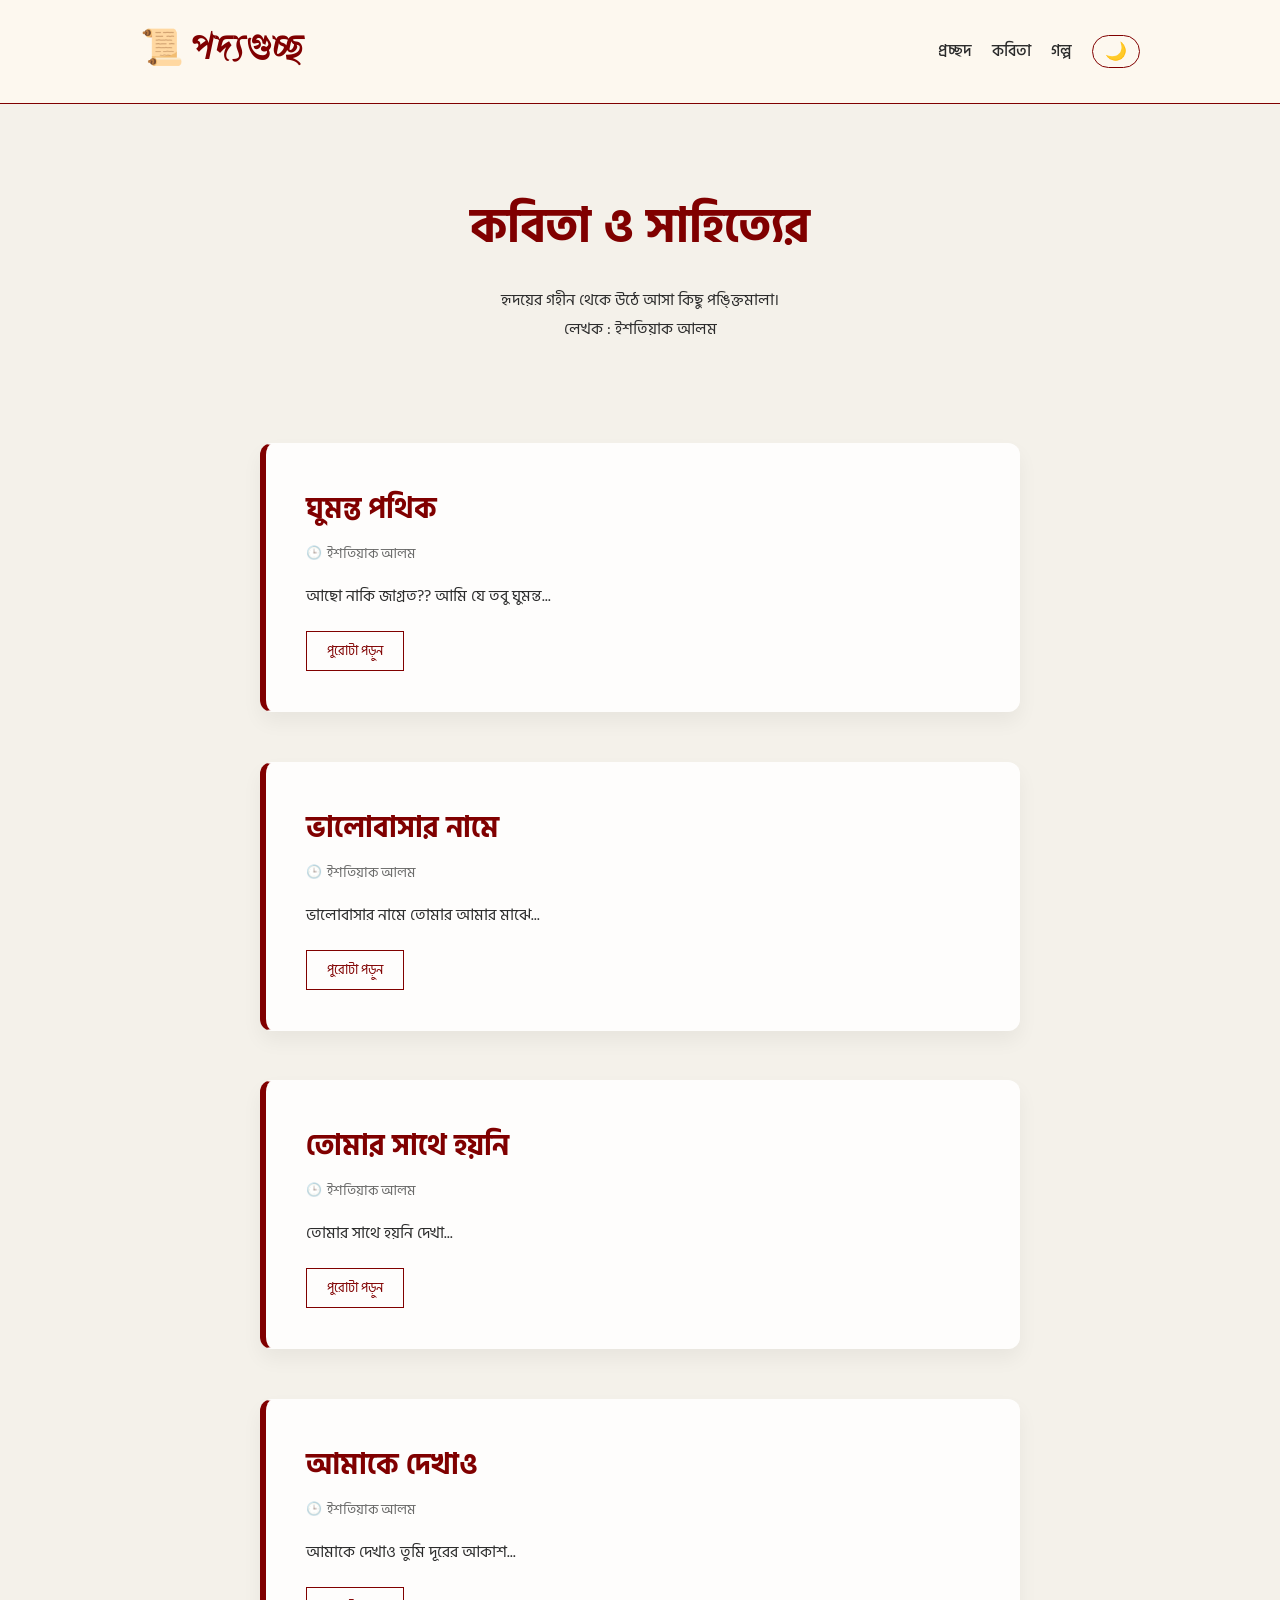
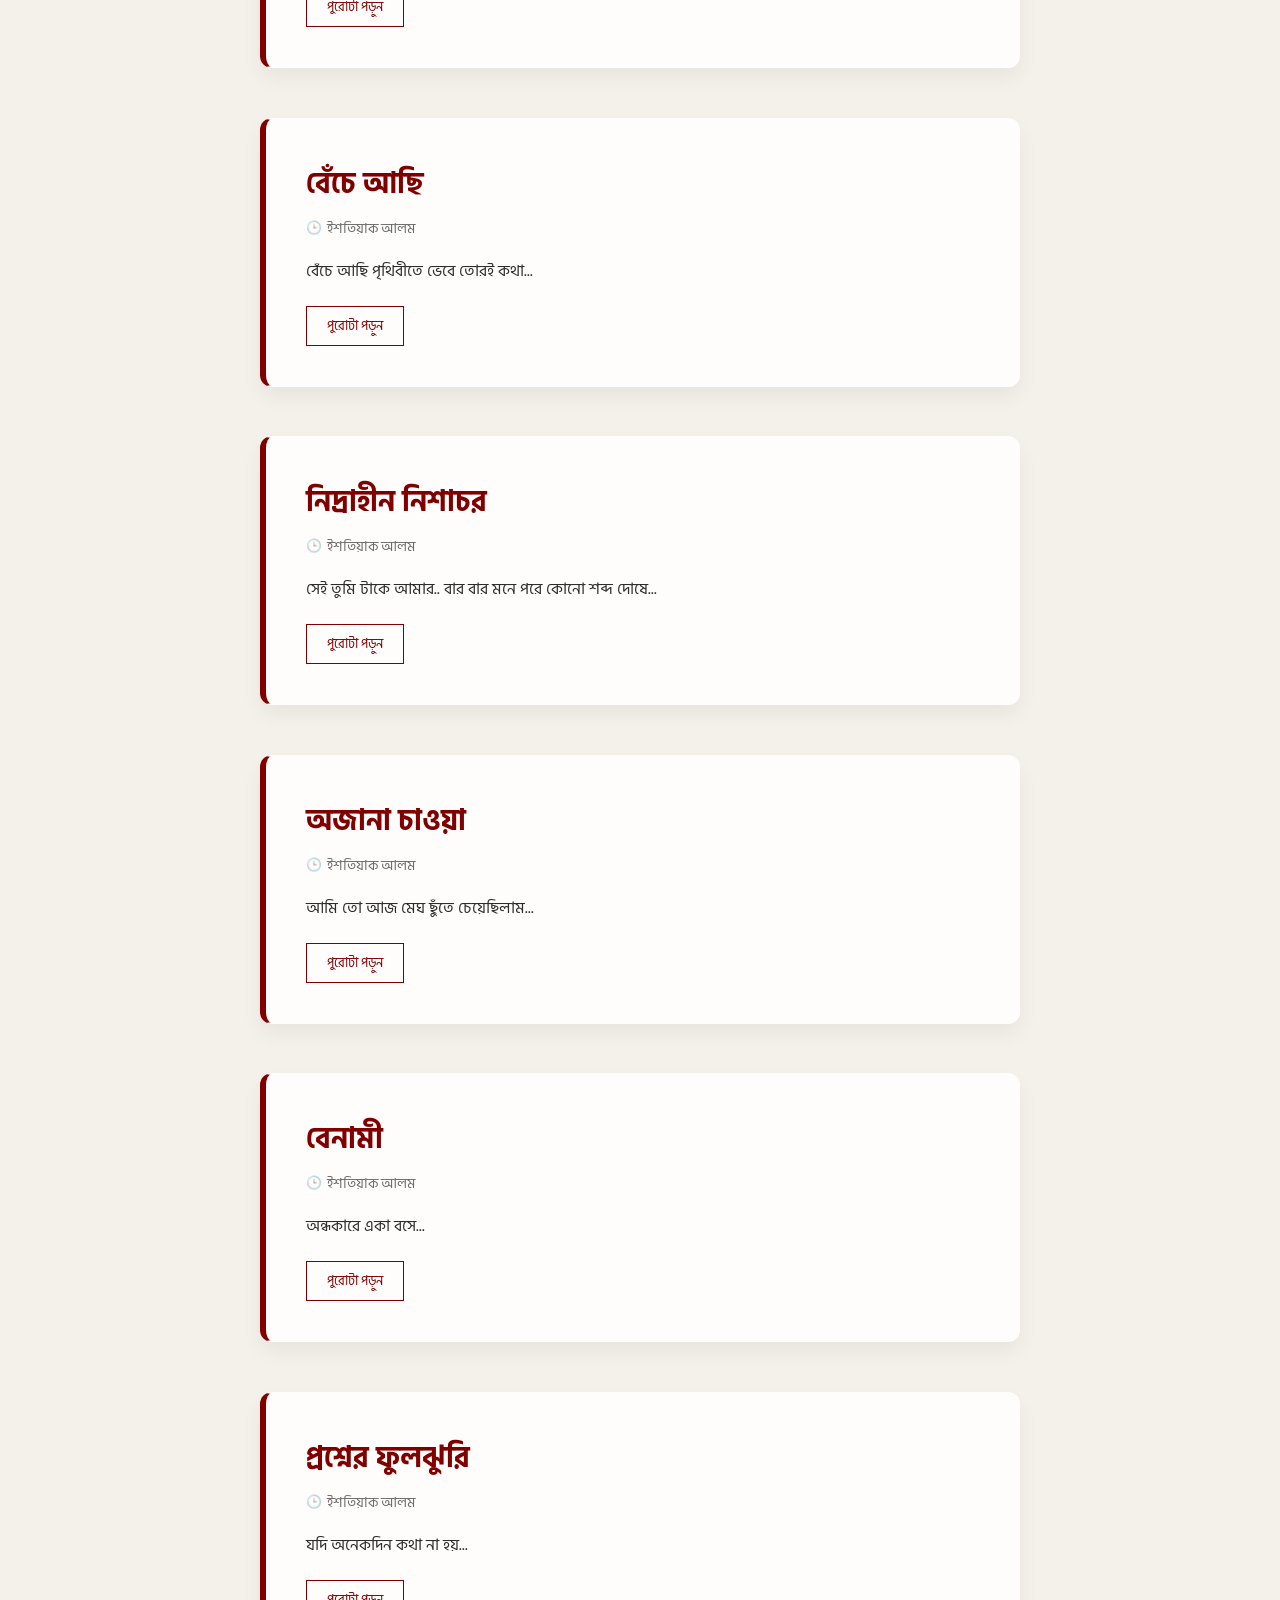
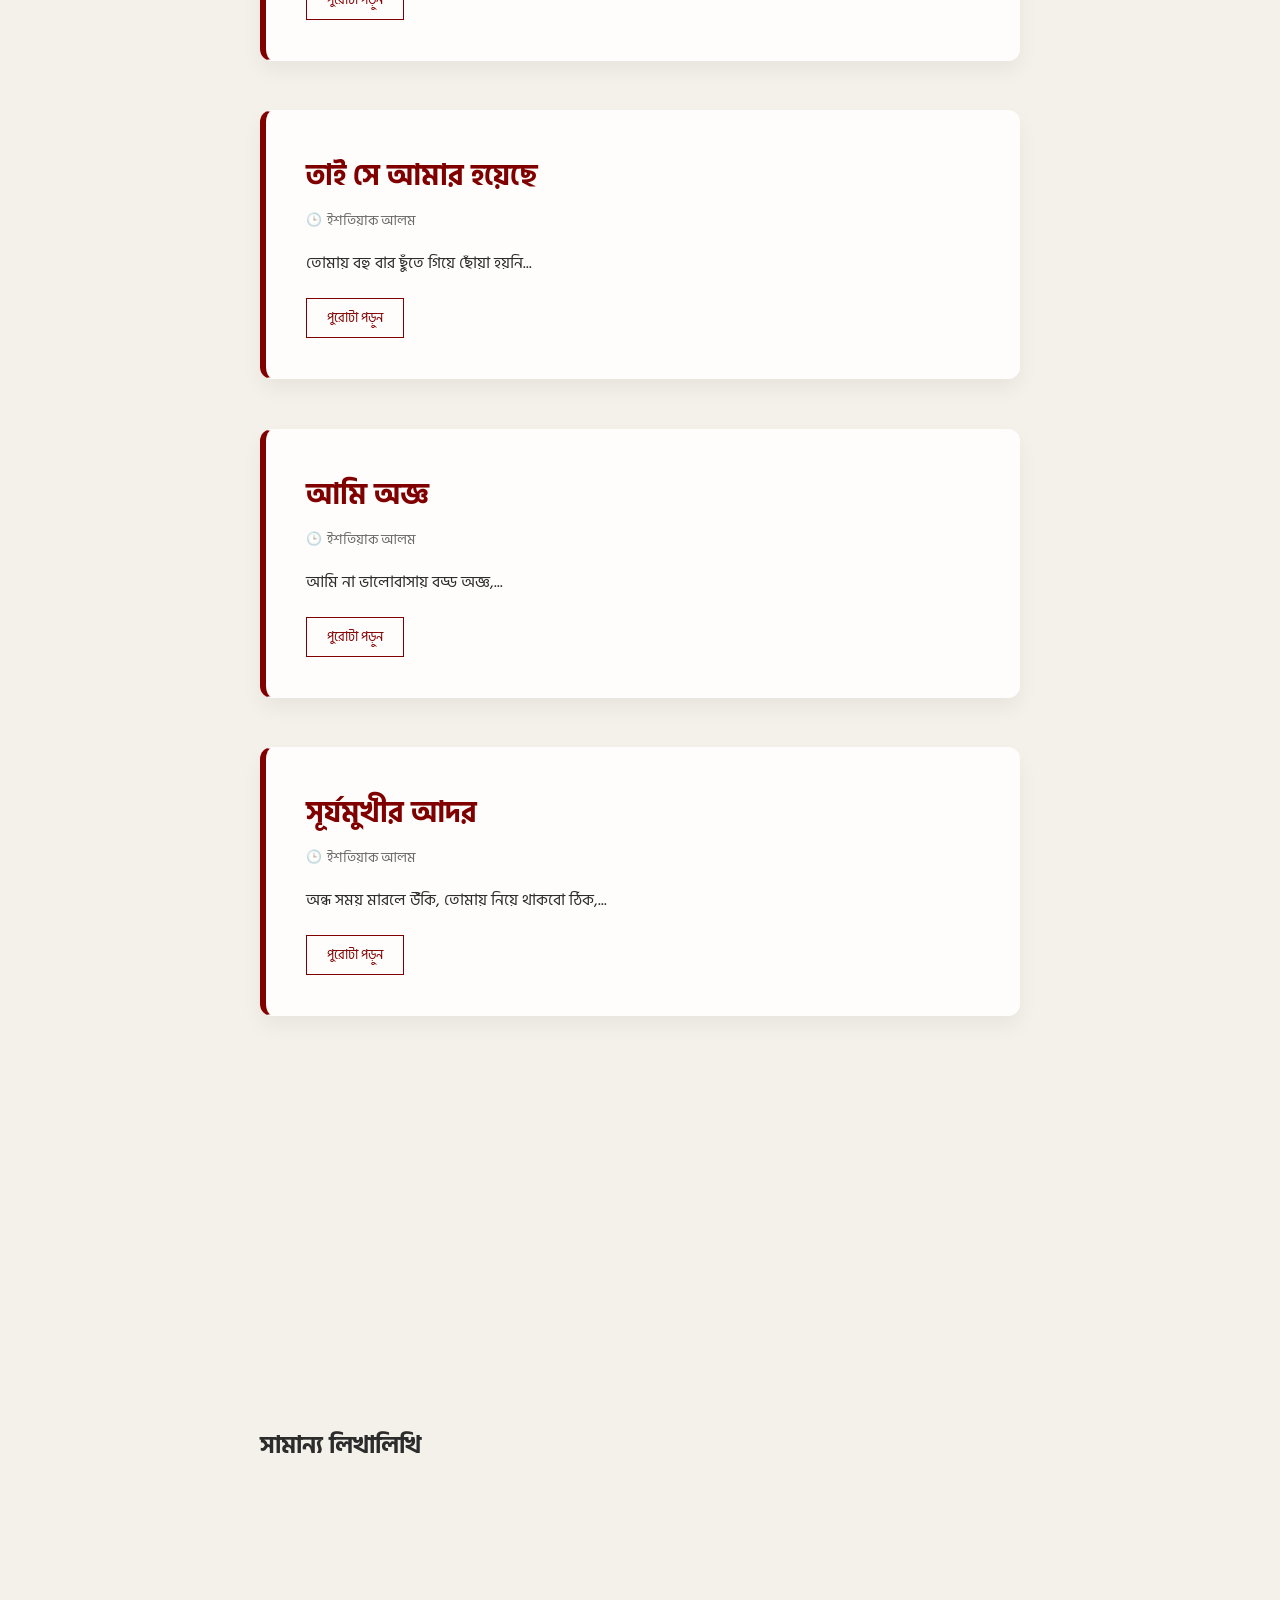
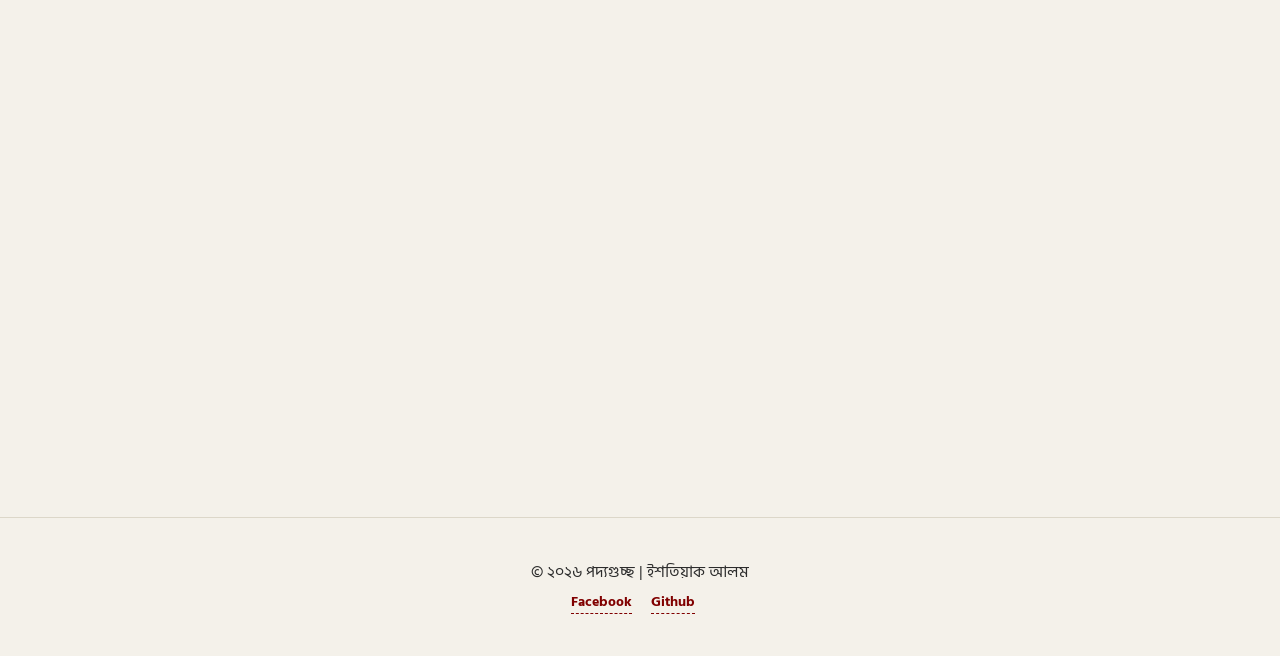
==== commit 7c5114ab: "Update index.html" ====
--- a/Ink-Verse/index.html
+++ b/Ink-Verse/index.html
@@ -83,7 +83,7 @@
                 </article>
 
                 <article class="poem-card scroll-reveal">
-                    <h2 class="poem-title">ভালোবাসায় নামে</h2>
+                    <h2 class="poem-title">ভালোবাসার নামে</h2>
                     <p class="timestamp">ইশতিয়াক আলম</p>
                     <p class="excerpt"> ভালোবাসার নামে তোমার আমার মাঝে...</p>
                     <button class="read-more" data-file="Poem/poem9.txt"
